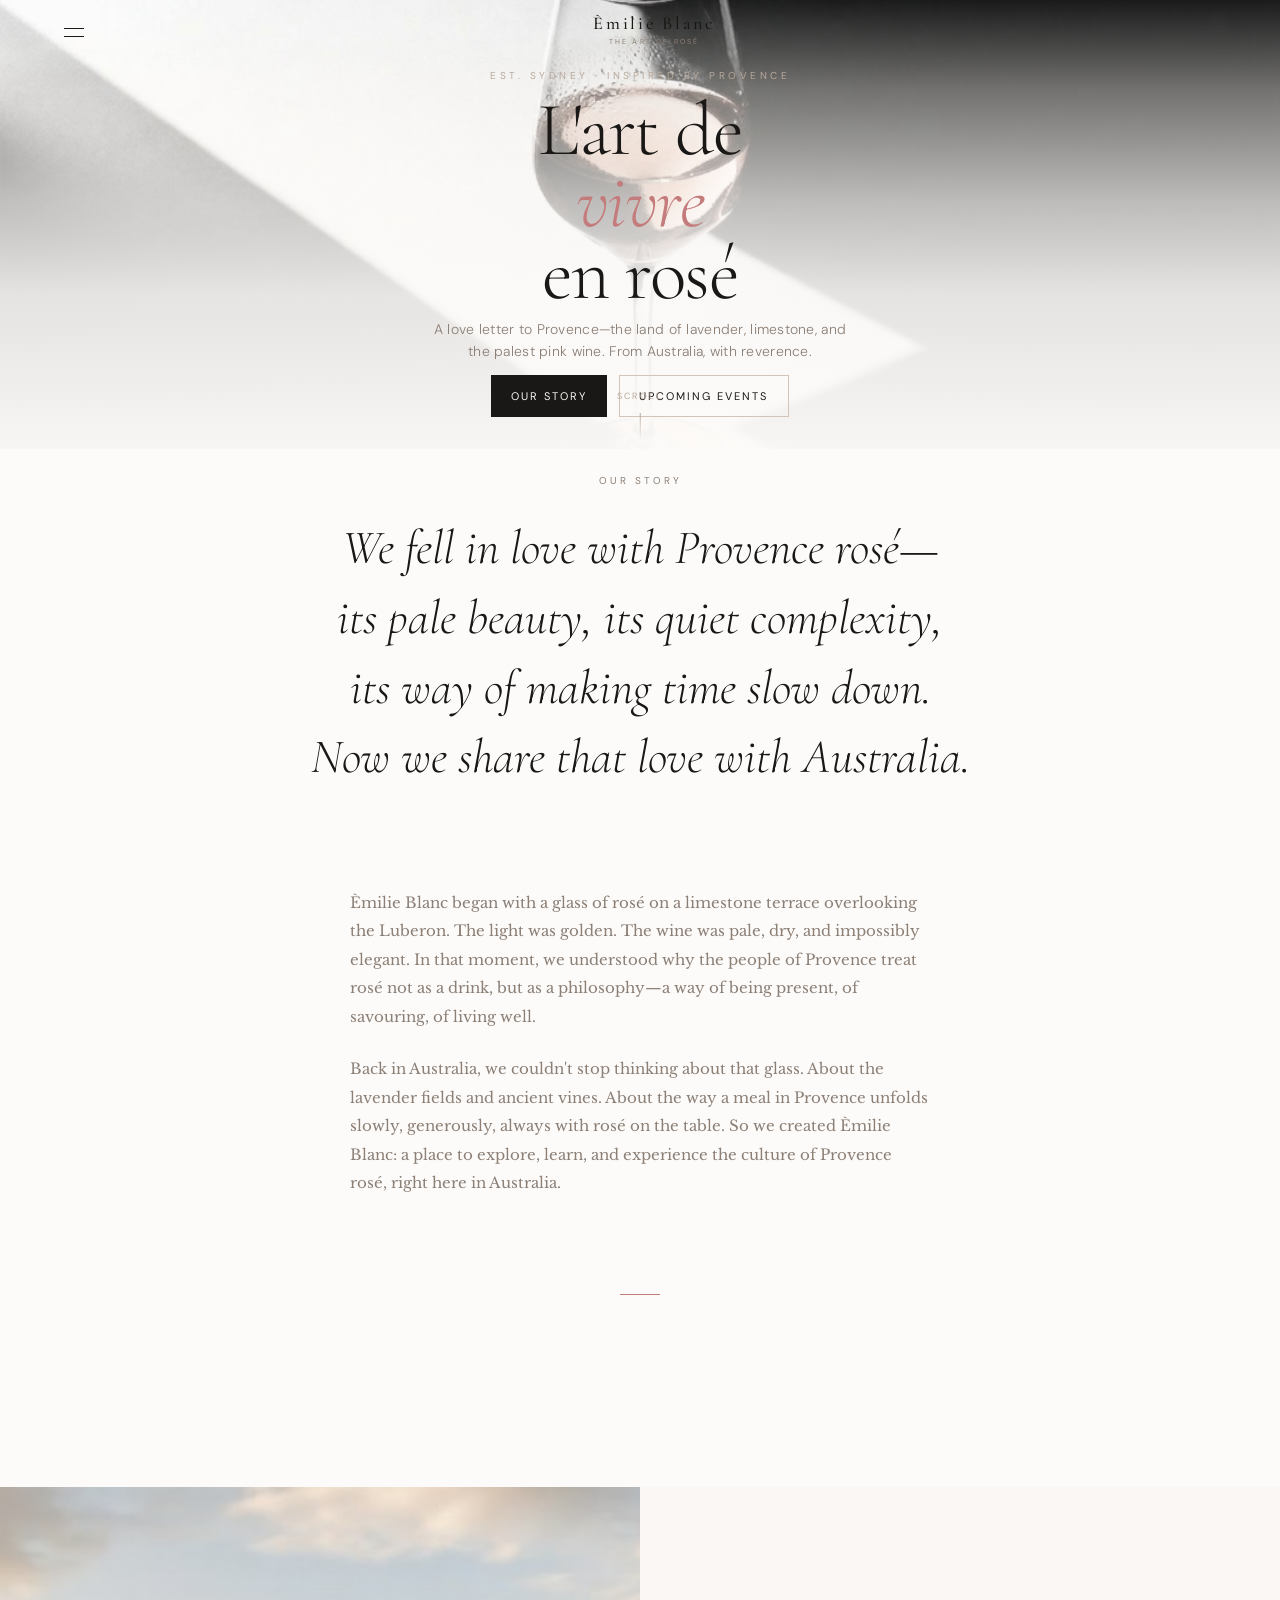
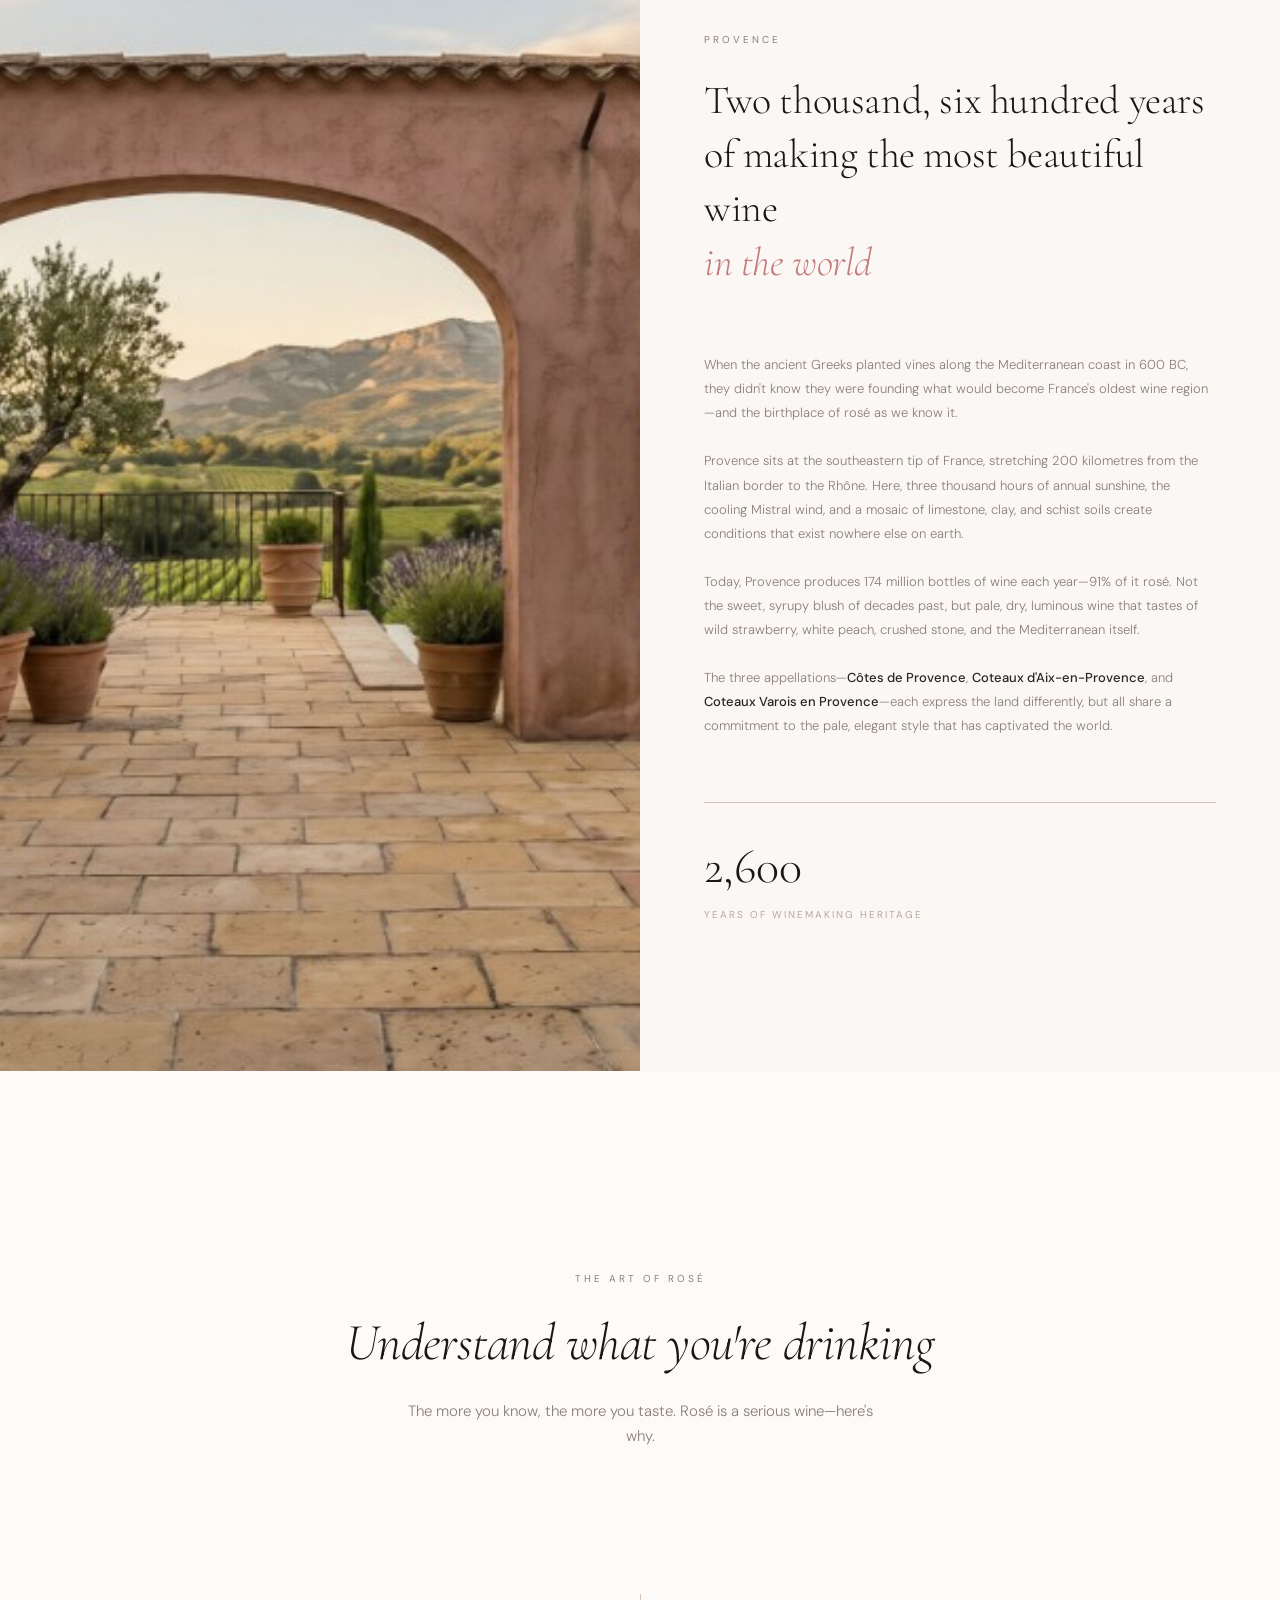
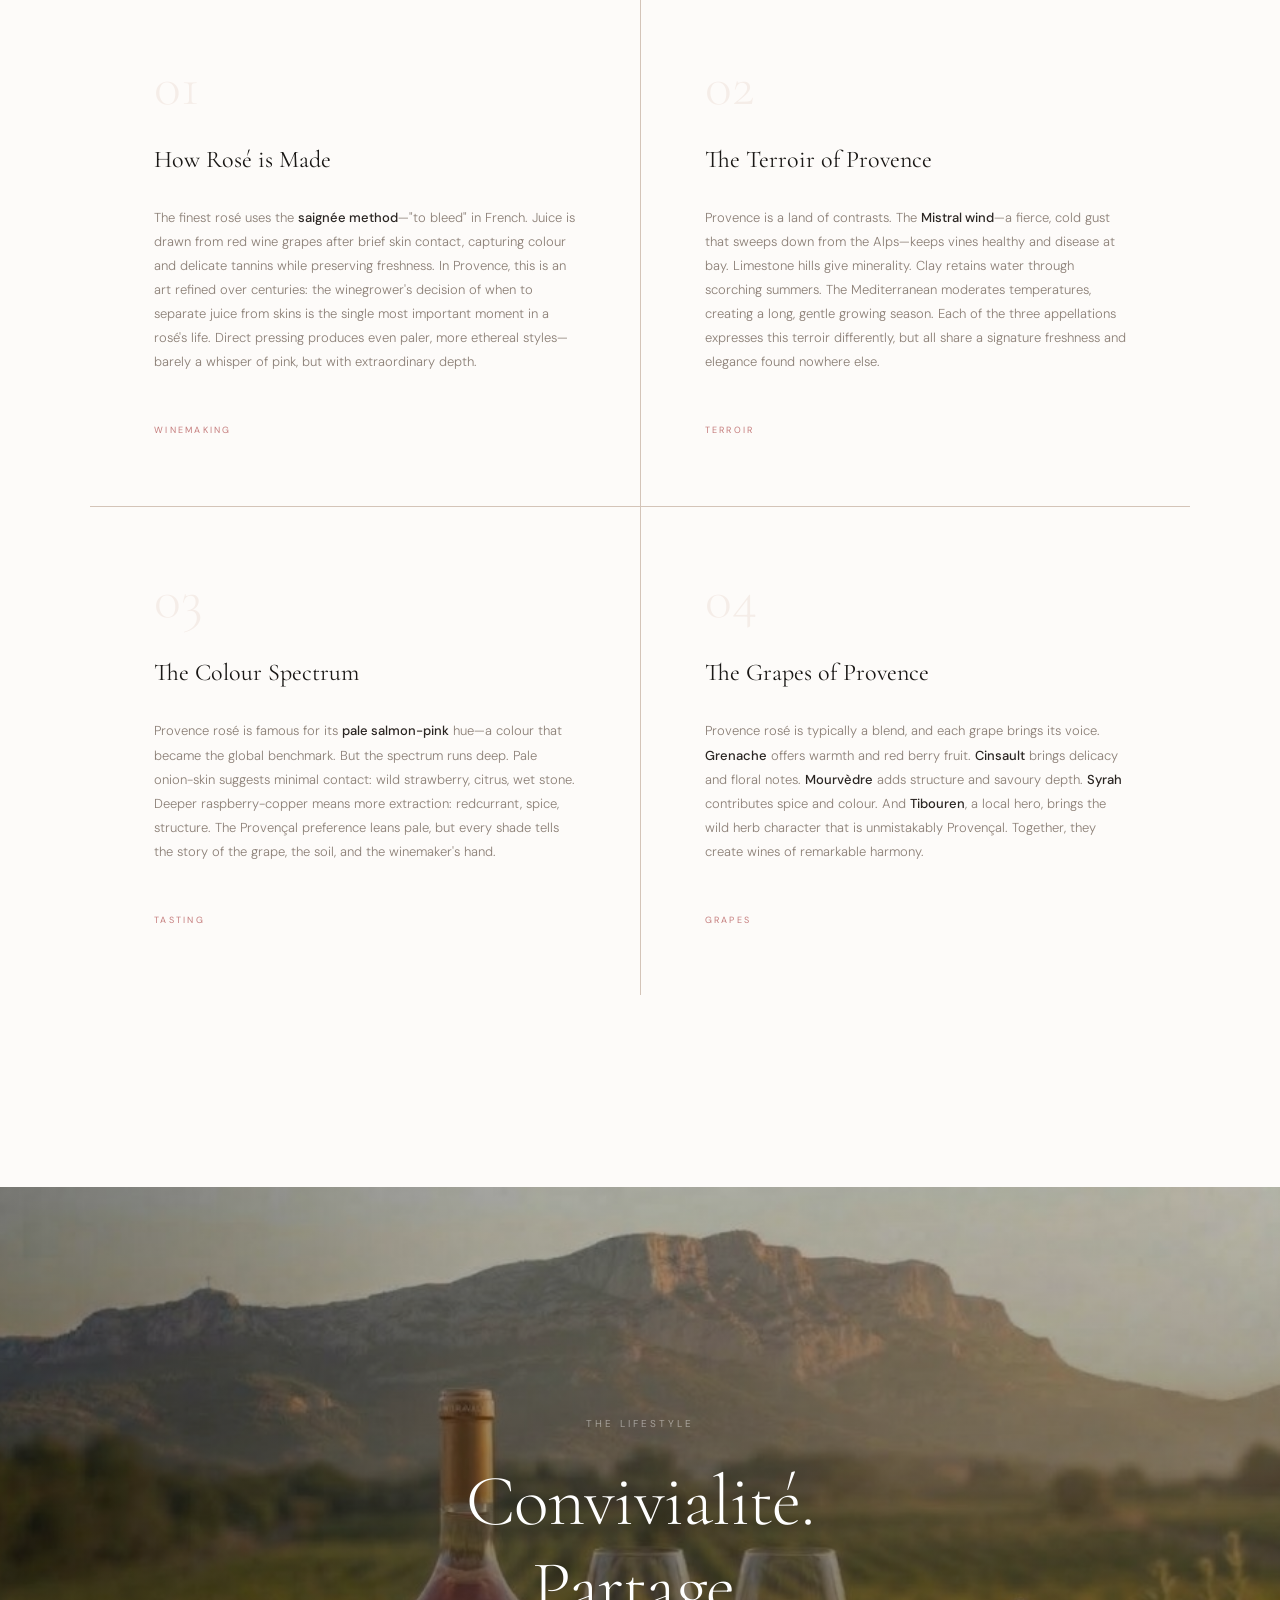
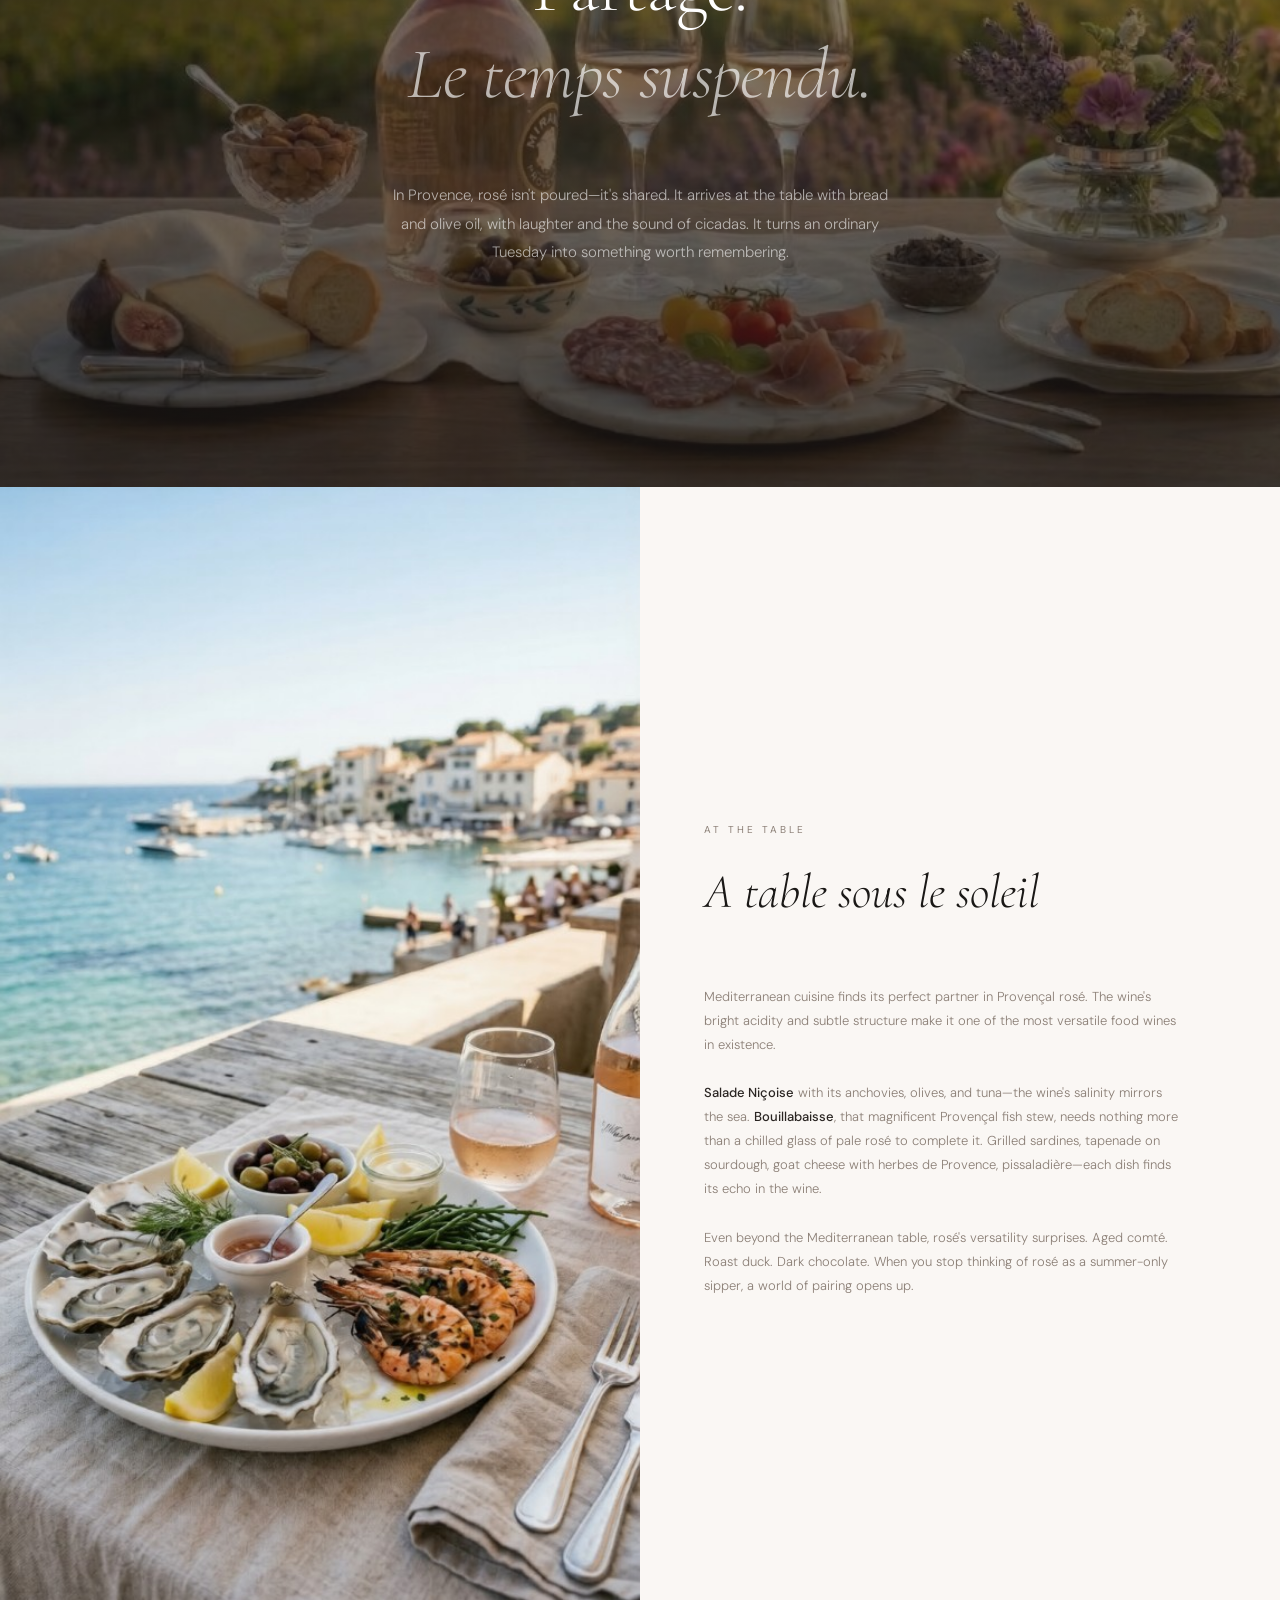
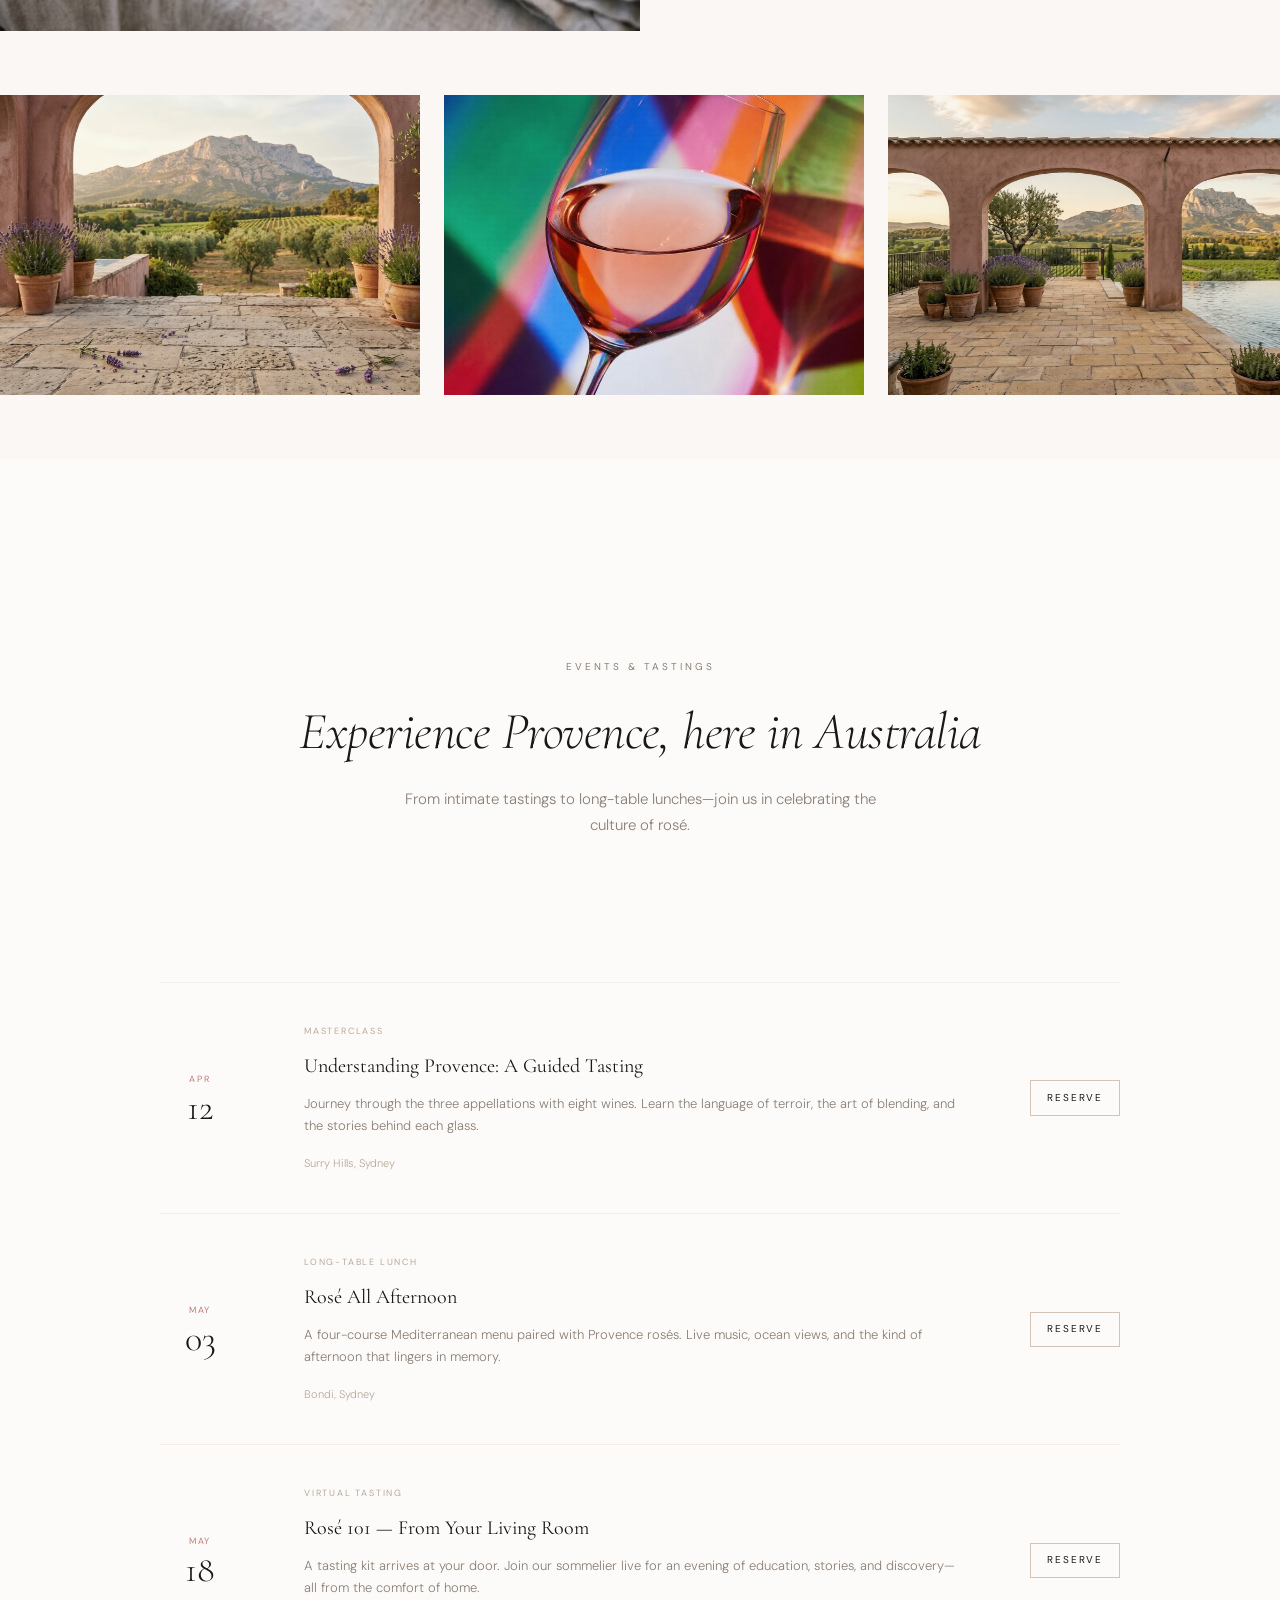
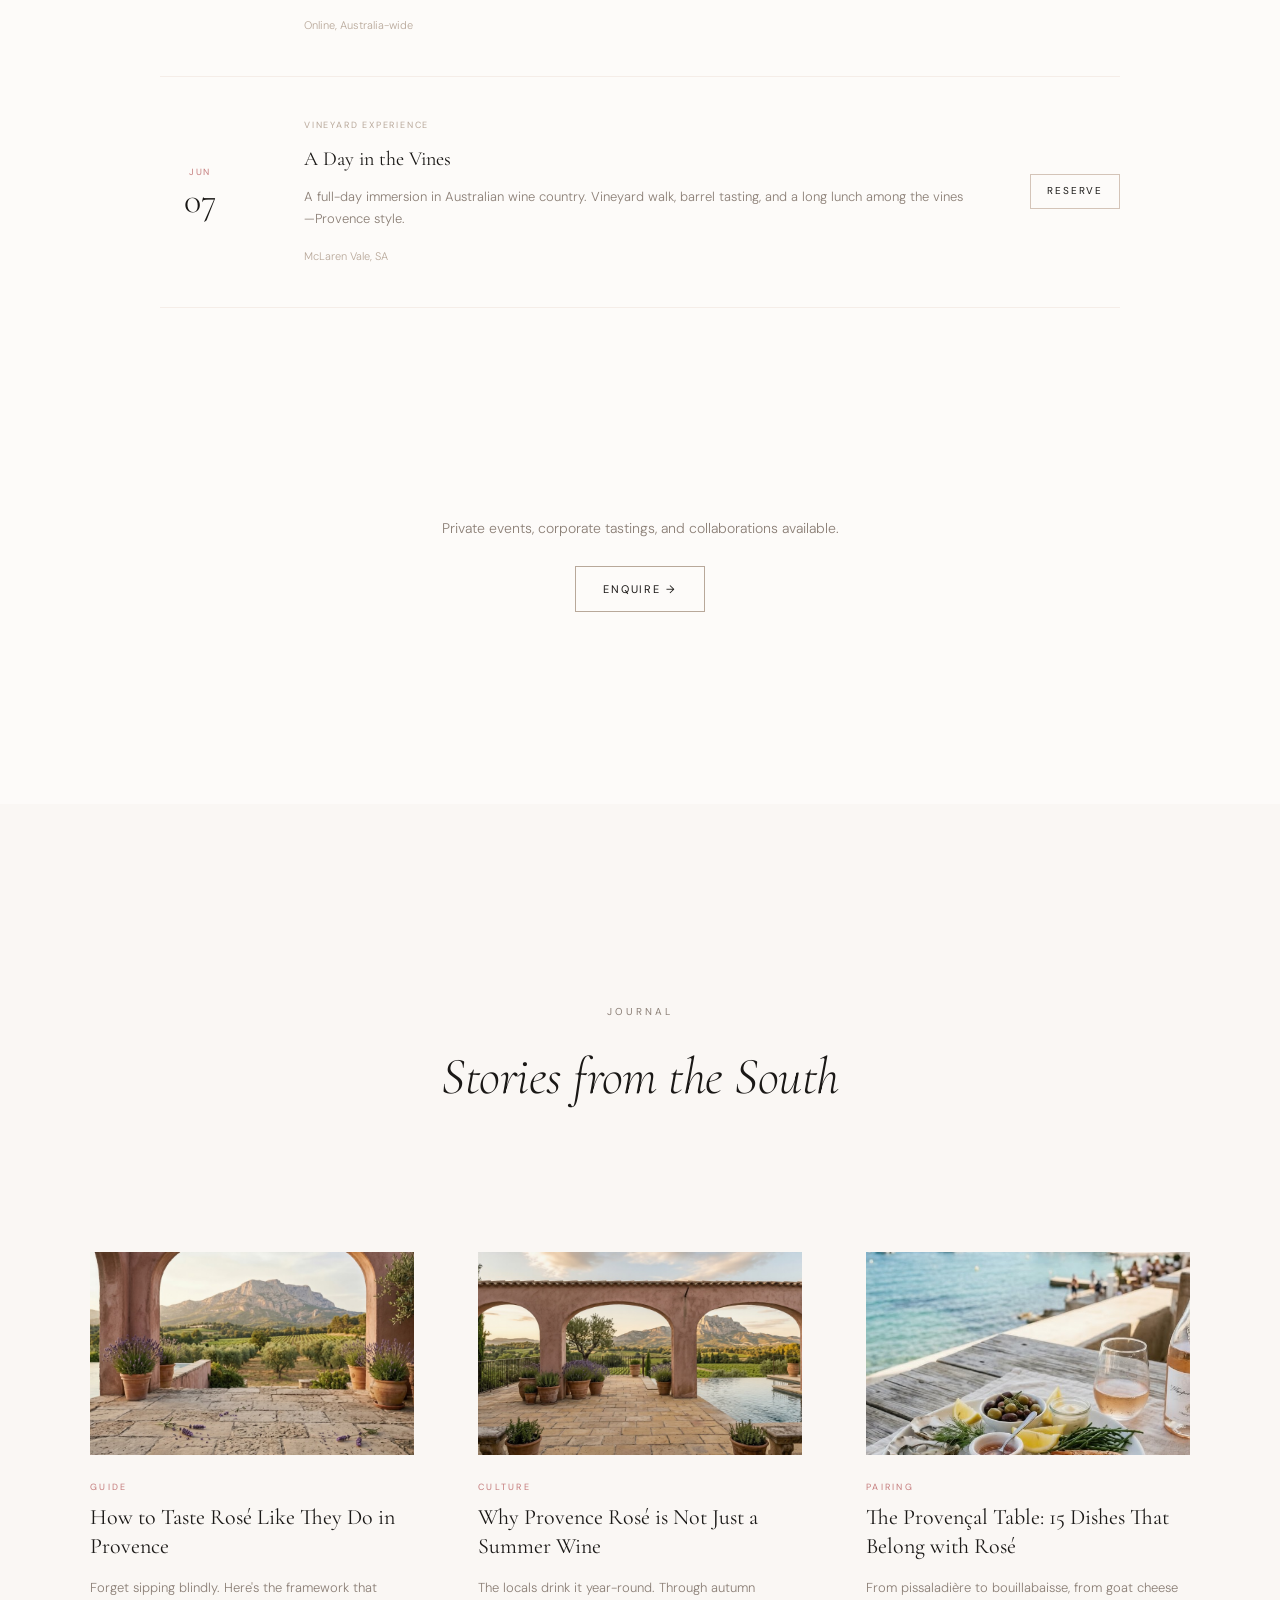
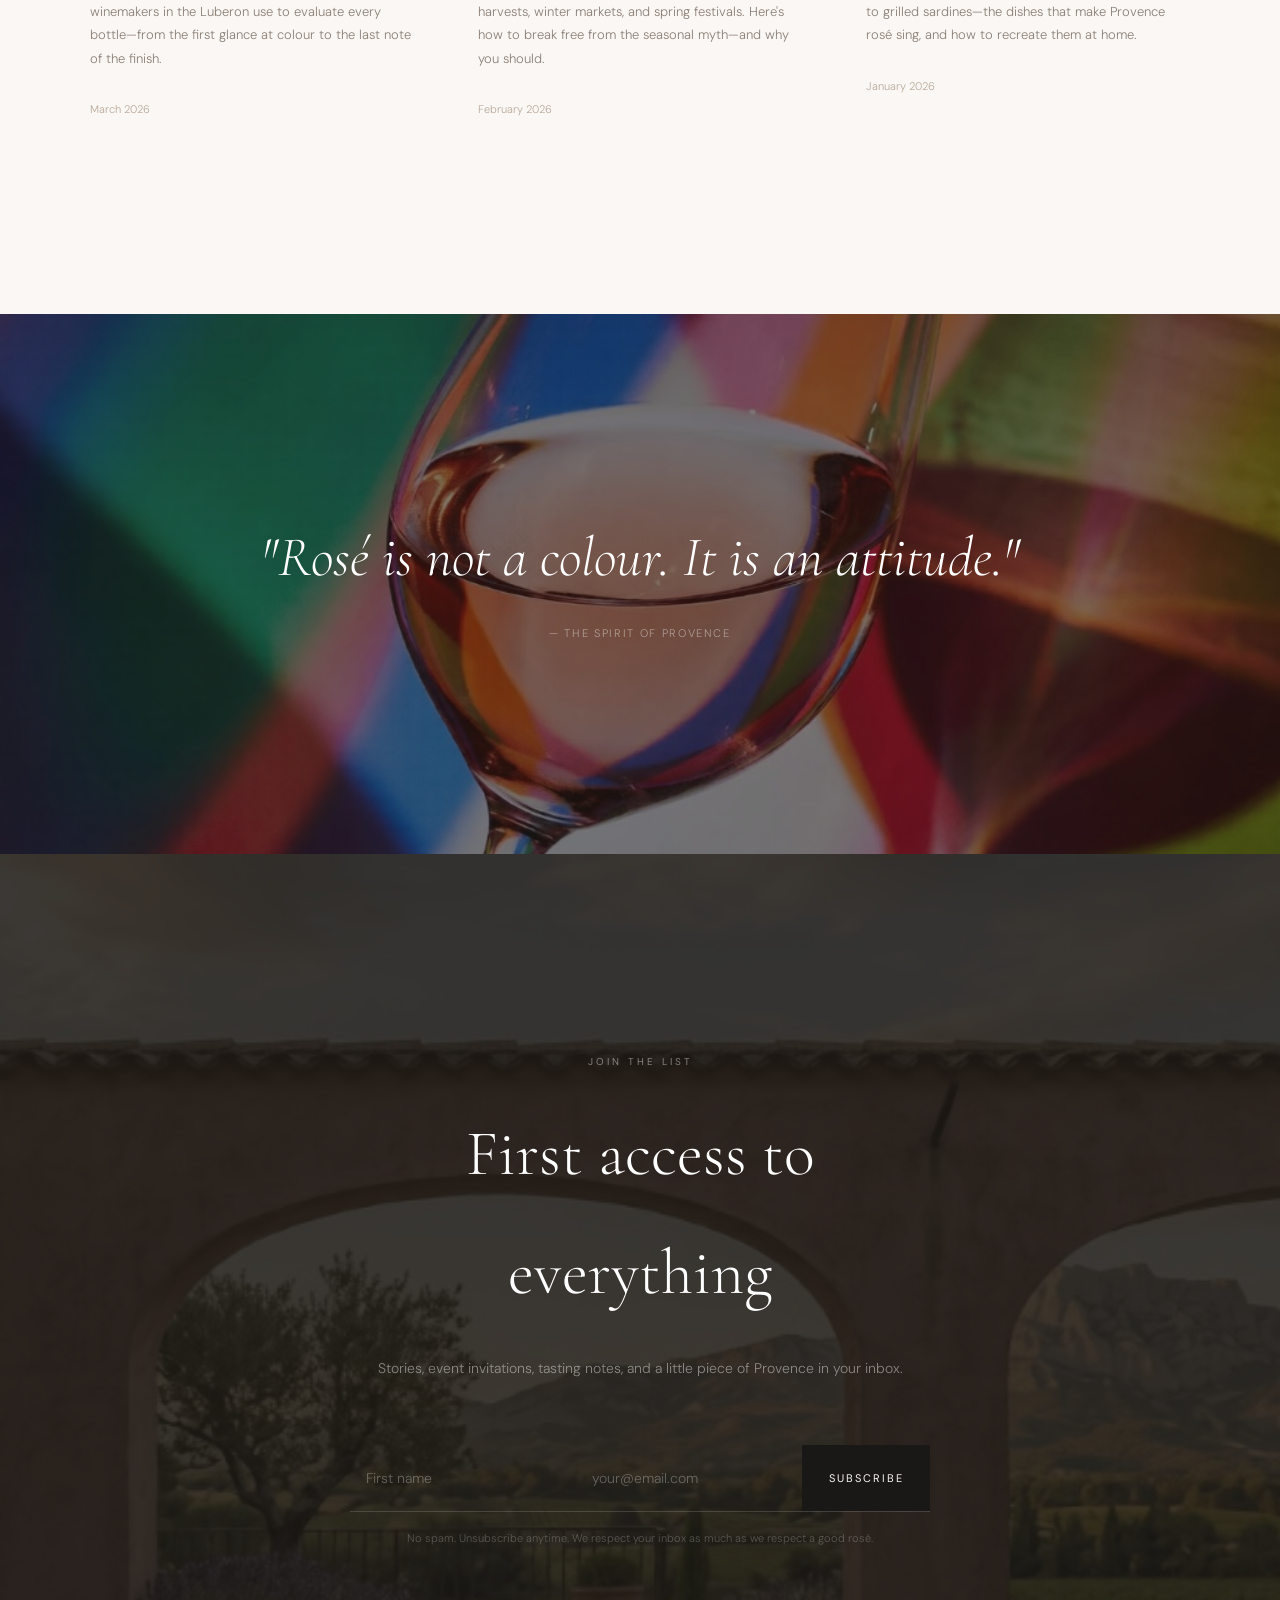
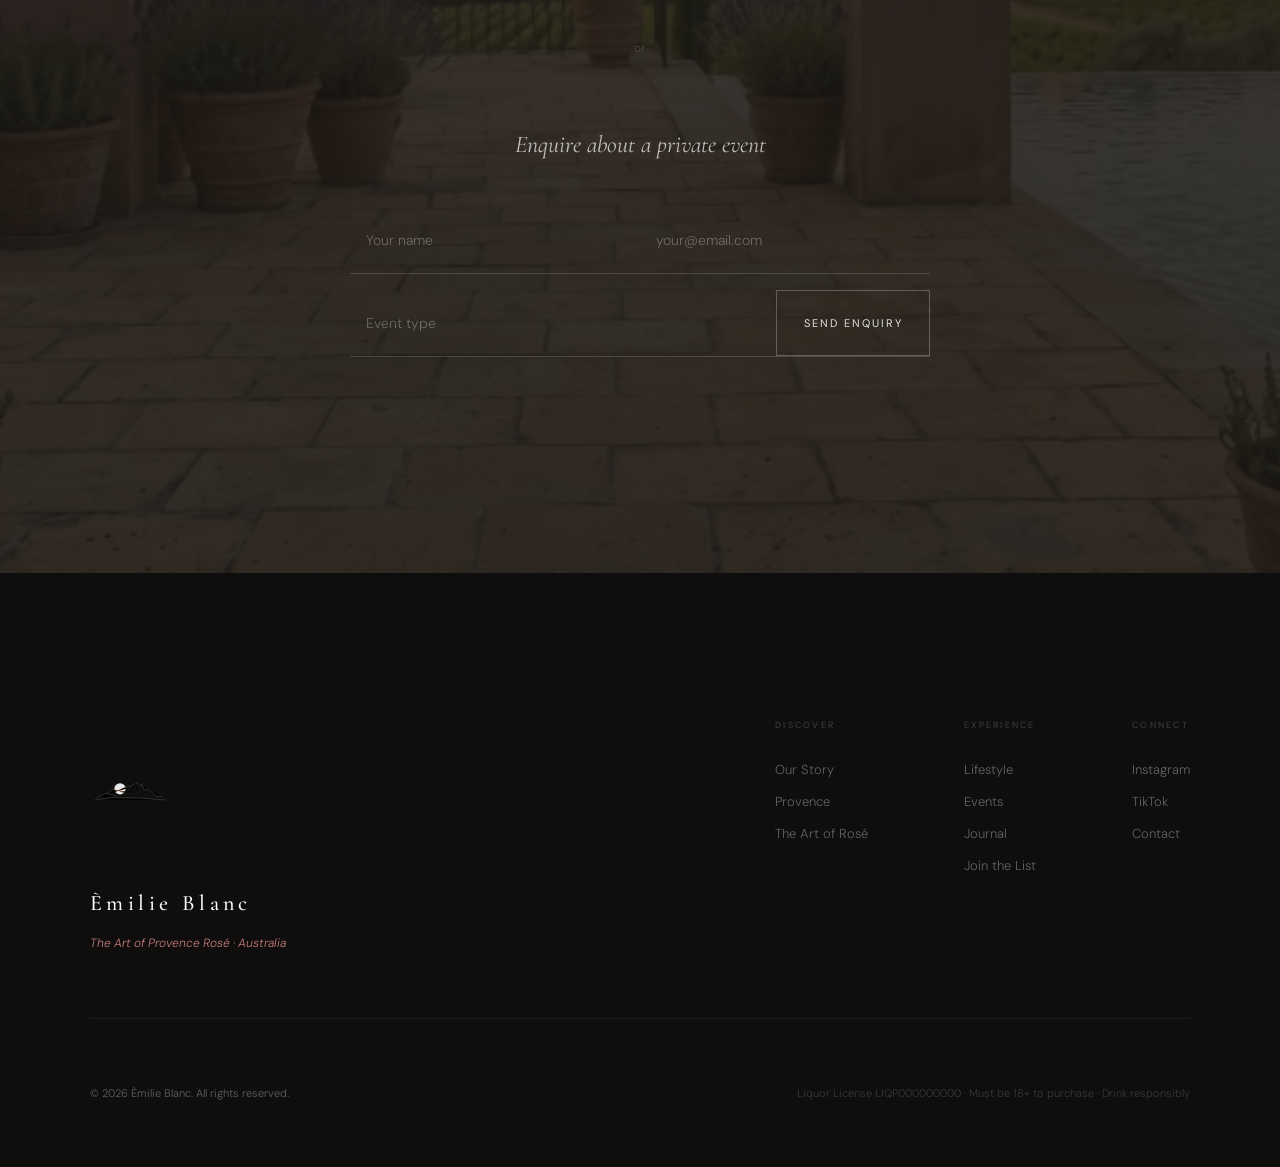
==== index.html @ c049bb88 "Initial commit" ====
<!DOCTYPE html>
<html lang="en">
<head>
  <meta charset="UTF-8">
  <meta name="viewport" content="width=device-width, initial-scale=1.0">
  <title>Èmilie Blanc — The Art of Provence Rosé</title>
  <meta name="description" content="A love letter to Provence rosé. Education, culture, events, and the art of living well—brought to Australia.">
  <link rel="preconnect" href="https://fonts.googleapis.com">
  <link rel="preconnect" href="https://fonts.gstatic.com" crossorigin>
  <link href="https://fonts.googleapis.com/css2?family=Cormorant+Garamond:ital,wght@0,300;0,400;0,500;0,600;1,300;1,400;1,500;1,600&family=Libre+Baskerville:ital,wght@0,400;0,700;1,400&family=DM+Sans:ital,opsz,wght@0,9..40,300;0,9..40,400;0,9..40,500;1,9..40,300;1,9..40,400&display=swap" rel="stylesheet">
  <link rel="stylesheet" href="style.css">
</head>
<body>

  <!-- Logo SVG (reusable) -->
  <svg xmlns="http://www.w3.org/2000/svg" class="logo-svg" aria-hidden="true" style="position:absolute;width:0;height:0">
    <defs>
      <symbol id="mountain-logo" viewBox="0 0 200 60">
        <circle cx="75" cy="22" r="14" fill="#f4cdbc"/>
        <g stroke="#555555">
          <path d="M 12 50 L 60 44 L 120 45 L 188 50" stroke-width="1.0" stroke-linecap="round" stroke-linejoin="round"/>
          <path d="M 18 44 L 40 33 L 65 40" stroke-width="1.0" stroke-linecap="round" stroke-linejoin="round"/>
          <path d="M 45 35 L 55 24 L 70 26 L 85 19 L 102 16 L 118 7 L 125 15 L 132 10" stroke-width="1.0" stroke-linecap="round" stroke-linejoin="round"/>
          <path d="M 130 12 L 136 26 L 145 22 L 165 40 L 180 42" stroke-width="1.0" stroke-linecap="round" stroke-linejoin="round"/>
          <path d="M 70 26 C 85 35, 105 37, 122 30" stroke-width="0.6" stroke-linecap="round" opacity="0.7"/>
          <path d="M 118 7 C 114 18, 110 24, 120 28" stroke-width="0.6" stroke-linecap="round" opacity="0.7"/>
          <path d="M 102 16 Q 95 24, 105 32" stroke-width="0.6" stroke-linecap="round" opacity="0.7"/>
          <path d="M 136 26 Q 130 33, 145 38" stroke-width="0.6" stroke-linecap="round" opacity="0.7"/>
        </g>
      </symbol>
    </defs>
  </svg>

  <!-- Nav -->
  <nav class="nav" role="navigation" aria-label="Main navigation">
    <div class="nav__inner">
      <div class="nav__left">
        <button class="nav__toggle" aria-expanded="false" aria-controls="nav-drawer" aria-label="Toggle menu">
          <span class="nav__toggle-line"></span>
          <span class="nav__toggle-line"></span>
        </button>
      </div>

      <a href="#" class="nav__logo">
        <svg class="nav__logo-icon" aria-hidden="true"><use href="#mountain-logo"/></svg>
        <span class="nav__logo-text">
          <span class="nav__logo-main">Èmilie Blanc</span>
          <span class="nav__logo-sub">The Art of Rosé</span>
        </span>
      </a>

      <div class="nav__right"></div>
    </div>

    <!-- Full-screen drawer -->
    <div class="nav__drawer" id="nav-drawer" aria-hidden="true">
      <button class="nav__drawer-close" aria-label="Close menu" type="button">
        <span class="nav__drawer-close-line"></span>
        <span class="nav__drawer-close-line"></span>
      </button>
      <div class="nav__drawer-logo">
        <svg class="nav__drawer-logo-icon" aria-hidden="true"><use href="#mountain-logo"/></svg>
        <span class="nav__drawer-logo-text">Èmilie Blanc</span>
      </div>
      <div class="nav__drawer-inner">
        <div class="nav__drawer-col">
          <span class="nav__drawer-label">Discover</span>
          <a href="#manifesto" class="nav__drawer-link">Our Story</a>
          <a href="#provence" class="nav__drawer-link">Provence</a>
          <a href="#education" class="nav__drawer-link">The Art of Rosé</a>
        </div>
        <div class="nav__drawer-col">
          <span class="nav__drawer-label">Experience</span>
          <a href="#lifestyle" class="nav__drawer-link">The Lifestyle</a>
          <a href="#events" class="nav__drawer-link">Events & Tastings</a>
          <a href="#journal" class="nav__drawer-link">Journal</a>
        </div>
        <div class="nav__drawer-col">
          <span class="nav__drawer-label">Connect</span>
          <a href="#contact" class="nav__drawer-link">Join the List</a>
        </div>
      </div>
      <div class="nav__drawer-footer">
        <span>Instagram</span>
        <span class="nav__drawer-dot">·</span>
        <span>TikTok</span>
        <span class="nav__drawer-dot">·</span>
        <span>Sydney, Australia</span>
      </div>
    </div>
  </nav>

  <main>

    <!-- Hero -->
    <section class="hero">
      <div class="hero__bg">
        <img src="assets/hero-wine-glass.png" alt="A glass of pale Provence rosé catching the light" loading="eager">
      </div>
      <div class="hero__overlay"></div>
      <div class="hero__content">
        <span class="hero__eyebrow" data-reveal>Est. Sydney · Inspired by Provence</span>
        <h1 class="hero__title" data-reveal>
          <span class="hero__title-line">L'art de</span>
          <span class="hero__title-line hero__title-line--accent">vivre</span>
          <span class="hero__title-line">en rosé</span>
        </h1>
        <p class="hero__sub" data-reveal>
          A love letter to Provence—the land of lavender, limestone, and the palest pink wine. 
          From Australia, with reverence.
        </p>
        <div class="hero__actions" data-reveal>
          <a href="#manifesto" class="btn btn--primary">Our Story</a>
          <a href="#events" class="btn btn--ghost">Upcoming Events</a>
        </div>
      </div>
      <div class="hero__scroll">
        <span class="hero__scroll-text">Scroll</span>
        <div class="hero__scroll-line"></div>
      </div>
    </section>

    <!-- Manifesto -->
    <section class="manifesto" id="manifesto">
      <div class="manifesto__inner">
        <span class="section-label" data-reveal>Our Story</span>
        <blockquote class="manifesto__quote" data-reveal>
          We fell in love with Provence rosé—<br>
          its pale beauty, its quiet complexity,<br>
          its way of making time slow down.<br>
          Now we share that love with Australia.
        </blockquote>
        <div class="manifesto__body" data-reveal>
          <p>
            Èmilie Blanc began with a glass of rosé on a limestone terrace overlooking the 
            Luberon. The light was golden. The wine was pale, dry, and impossibly 
            elegant. In that moment, we understood why the people of Provence treat 
            rosé not as a drink, but as a philosophy—a way of being present, of 
            savouring, of living well.
          </p>
          <p>
            Back in Australia, we couldn't stop thinking about that glass. About 
            the lavender fields and ancient vines. About the way a meal in Provence 
            unfolds slowly, generously, always with rosé on the table. So we created 
            Èmilie Blanc: a place to explore, learn, and experience the culture of Provence 
            rosé, right here in Australia.
          </p>
        </div>
        <div class="manifesto__divider" data-reveal></div>
      </div>
    </section>

    <!-- Provence — Editorial Split -->
    <section class="provence" id="provence">
      <div class="provence__image">
        <img src="assets/villa-arches-lavender.png" alt="A Provençal villa with stone arches framed by lavender" loading="lazy">
      </div>
      <div class="provence__content">
        <span class="section-label" data-reveal>Provence</span>
        <h2 class="provence__headline" data-reveal>
          Two thousand, six hundred years<br>
          of making the most beautiful wine<br>
          <em>in the world</em>
        </h2>
        <div class="provence__body" data-reveal>
          <p>
            When the ancient Greeks planted vines along the Mediterranean coast in 
            600 BC, they didn't know they were founding what would become France's 
            oldest wine region—and the birthplace of rosé as we know it.
          </p>
          <p>
            Provence sits at the southeastern tip of France, stretching 200 kilometres 
            from the Italian border to the Rhône. Here, three thousand hours of 
            annual sunshine, the cooling Mistral wind, and a mosaic of limestone, 
            clay, and schist soils create conditions that exist nowhere else on earth.
          </p>
          <p>
            Today, Provence produces 174 million bottles of wine each year—91% of 
            it rosé. Not the sweet, syrupy blush of decades past, but pale, dry, 
            luminous wine that tastes of wild strawberry, white peach, crushed stone, 
            and the Mediterranean itself.
          </p>
          <p>
            The three appellations—<strong>Côtes de Provence</strong>, <strong>Coteaux 
            d'Aix-en-Provence</strong>, and <strong>Coteaux Varois en Provence</strong>—each 
            express the land differently, but all share a commitment to the pale, 
            elegant style that has captivated the world.
          </p>
        </div>
        <div class="provence__fact" data-reveal>
          <span class="provence__fact-number">2,600</span>
          <span class="provence__fact-label">Years of winemaking heritage</span>
        </div>
      </div>
    </section>

    <!-- Education -->
    <section class="education" id="education">
      <div class="education__header">
        <span class="section-label" data-reveal>The Art of Rosé</span>
        <h2 class="section-title" data-reveal>Understand what you're drinking</h2>
        <p class="section-sub" data-reveal>The more you know, the more you taste. Rosé is a serious wine—here's why.</p>
      </div>

      <div class="education__grid">
        <article class="edu-card" data-reveal>
          <span class="edu-card__number">01</span>
          <h3 class="edu-card__title">How Rosé is Made</h3>
          <p class="edu-card__body">
            The finest rosé uses the <strong>saignée method</strong>—"to bleed" in French. 
            Juice is drawn from red wine grapes after brief skin contact, capturing colour 
            and delicate tannins while preserving freshness. In Provence, this is an art 
            refined over centuries: the winegrower's decision of when to separate juice 
            from skins is the single most important moment in a rosé's life. Direct pressing 
            produces even paler, more ethereal styles—barely a whisper of pink, 
            but with extraordinary depth.
          </p>
          <span class="edu-card__tag">Winemaking</span>
        </article>

        <article class="edu-card" data-reveal>
          <span class="edu-card__number">02</span>
          <h3 class="edu-card__title">The Terroir of Provence</h3>
          <p class="edu-card__body">
            Provence is a land of contrasts. The <strong>Mistral wind</strong>—a fierce, 
            cold gust that sweeps down from the Alps—keeps vines healthy and disease at bay. 
            Limestone hills give minerality. Clay retains water through scorching summers. 
            The Mediterranean moderates temperatures, creating a long, gentle growing season. 
            Each of the three appellations expresses this terroir differently, but all share 
            a signature freshness and elegance found nowhere else.
          </p>
          <span class="edu-card__tag">Terroir</span>
        </article>

        <article class="edu-card" data-reveal>
          <span class="edu-card__number">03</span>
          <h3 class="edu-card__title">The Colour Spectrum</h3>
          <p class="edu-card__body">
            Provence rosé is famous for its <strong>pale salmon-pink</strong> hue—a colour 
            that became the global benchmark. But the spectrum runs deep. Pale onion-skin 
            suggests minimal contact: wild strawberry, citrus, wet stone. Deeper 
            raspberry-copper means more extraction: redcurrant, spice, structure. The 
            Provençal preference leans pale, but every shade tells the story of the grape, 
            the soil, and the winemaker's hand.
          </p>
          <span class="edu-card__tag">Tasting</span>
        </article>

        <article class="edu-card" data-reveal>
          <span class="edu-card__number">04</span>
          <h3 class="edu-card__title">The Grapes of Provence</h3>
          <p class="edu-card__body">
            Provence rosé is typically a blend, and each grape brings its voice. 
            <strong>Grenache</strong> offers warmth and red berry fruit. <strong>Cinsault</strong> 
            brings delicacy and floral notes. <strong>Mourvèdre</strong> adds structure and 
            savoury depth. <strong>Syrah</strong> contributes spice and colour. And 
            <strong>Tibouren</strong>, a local hero, brings the wild herb character that 
            is unmistakably Provençal. Together, they create wines of remarkable harmony.
          </p>
          <span class="edu-card__tag">Grapes</span>
        </article>
      </div>
    </section>

    <!-- Lifestyle — Full-Bleed -->
    <section class="lifestyle" id="lifestyle">
      <div class="lifestyle__image">
        <img src="assets/dining-rose-vineyard.png" alt="Long table dining among the vines with rosé" loading="lazy">
      </div>
      <div class="lifestyle__overlay"></div>
      <div class="lifestyle__content">
        <span class="section-label section-label--light" data-reveal>The Lifestyle</span>
        <h2 class="lifestyle__title" data-reveal>
          Convivialité.<br>
          Partage.<br>
          <em>Le temps suspendu.</em>
        </h2>
        <p class="lifestyle__sub" data-reveal>
          In Provence, rosé isn't poured—it's shared. It arrives at the table with 
          bread and olive oil, with laughter and the sound of cicadas. It turns 
          an ordinary Tuesday into something worth remembering.
        </p>
      </div>
    </section>

    <!-- Food & Wine Pairing -->
    <section class="pairing">
      <div class="pairing__image">
        <img src="assets/seafood-rose-coastal.png" alt="Fresh seafood served with rosé by the coast" loading="lazy">
      </div>
      <div class="pairing__content">
        <span class="section-label" data-reveal>At the Table</span>
        <h2 class="pairing__headline" data-reveal>
          A table sous le soleil
        </h2>
        <div class="pairing__body" data-reveal>
          <p>
            Mediterranean cuisine finds its perfect partner in Provençal rosé. 
            The wine's bright acidity and subtle structure make it one of the most 
            versatile food wines in existence.
          </p>
          <p>
            <strong>Salade Niçoise</strong> with its anchovies, olives, and tuna—the 
            wine's salinity mirrors the sea. <strong>Bouillabaisse</strong>, that 
            magnificent Provençal fish stew, needs nothing more than a chilled glass 
            of pale rosé to complete it. Grilled sardines, tapenade on sourdough, 
            goat cheese with herbes de Provence, pissaladière—each dish finds its 
            echo in the wine.
          </p>
          <p>
            Even beyond the Mediterranean table, rosé's versatility surprises. 
            Aged comté. Roast duck. Dark chocolate. When you stop thinking of rosé 
            as a summer-only sipper, a world of pairing opens up.
          </p>
        </div>
      </div>
    </section>

    <!-- Gallery Strip -->
    <section class="gallery">
      <div class="gallery__track">
        <div class="gallery__item">
          <img src="assets/archway-vineyard.png" alt="Stone archway looking out to vineyards" loading="lazy">
        </div>
        <div class="gallery__item">
          <img src="assets/wine-glass-colorful.png" alt="Rosé wine glass against a vibrant backdrop" loading="lazy">
        </div>
        <div class="gallery__item">
          <img src="assets/villa-arches-lavender.png" alt="Provençal villa with lavender" loading="lazy">
        </div>
        <div class="gallery__item">
          <img src="assets/dining-rose-vineyard.png" alt="Dining among the vines" loading="lazy">
        </div>
      </div>
    </section>

    <!-- Events & Tastings -->
    <section class="events" id="events">
      <div class="events__header">
        <span class="section-label" data-reveal>Events & Tastings</span>
        <h2 class="section-title" data-reveal>Experience Provence, here in Australia</h2>
        <p class="section-sub" data-reveal>From intimate tastings to long-table lunches—join us in celebrating the culture of rosé.</p>
      </div>

      <div class="events__list">
        <article class="event-card" data-reveal>
          <div class="event-card__date">
            <span class="event-card__month">APR</span>
            <span class="event-card__day">12</span>
          </div>
          <div class="event-card__info">
            <span class="event-card__type">Masterclass</span>
            <h3 class="event-card__name">Understanding Provence: A Guided Tasting</h3>
            <p class="event-card__detail">Journey through the three appellations with eight wines. Learn the language of terroir, the art of blending, and the stories behind each glass.</p>
            <div class="event-card__meta">
              <span>Surry Hills, Sydney</span>
            </div>
          </div>
          <a href="#contact" class="btn btn--sm btn--outline">Reserve</a>
        </article>

        <article class="event-card" data-reveal>
          <div class="event-card__date">
            <span class="event-card__month">MAY</span>
            <span class="event-card__day">03</span>
          </div>
          <div class="event-card__info">
            <span class="event-card__type">Long-Table Lunch</span>
            <h3 class="event-card__name">Rosé All Afternoon</h3>
            <p class="event-card__detail">A four-course Mediterranean menu paired with Provence rosés. Live music, ocean views, and the kind of afternoon that lingers in memory.</p>
            <div class="event-card__meta">
              <span>Bondi, Sydney</span>
            </div>
          </div>
          <a href="#contact" class="btn btn--sm btn--outline">Reserve</a>
        </article>

        <article class="event-card" data-reveal>
          <div class="event-card__date">
            <span class="event-card__month">MAY</span>
            <span class="event-card__day">18</span>
          </div>
          <div class="event-card__info">
            <span class="event-card__type">Virtual Tasting</span>
            <h3 class="event-card__name">Rosé 101 — From Your Living Room</h3>
            <p class="event-card__detail">A tasting kit arrives at your door. Join our sommelier live for an evening of education, stories, and discovery—all from the comfort of home.</p>
            <div class="event-card__meta">
              <span>Online, Australia-wide</span>
            </div>
          </div>
          <a href="#contact" class="btn btn--sm btn--outline">Reserve</a>
        </article>

        <article class="event-card" data-reveal>
          <div class="event-card__date">
            <span class="event-card__month">JUN</span>
            <span class="event-card__day">07</span>
          </div>
          <div class="event-card__info">
            <span class="event-card__type">Vineyard Experience</span>
            <h3 class="event-card__name">A Day in the Vines</h3>
            <p class="event-card__detail">A full-day immersion in Australian wine country. Vineyard walk, barrel tasting, and a long lunch among the vines—Provence style.</p>
            <div class="event-card__meta">
              <span>McLaren Vale, SA</span>
            </div>
          </div>
          <a href="#contact" class="btn btn--sm btn--outline">Reserve</a>
        </article>
      </div>

      <div class="events__cta" data-reveal>
        <p>Private events, corporate tastings, and collaborations available.</p>
        <a href="#contact" class="btn btn--ghost btn--dark">Enquire →</a>
      </div>
    </section>

    <!-- Journal -->
    <section class="journal" id="journal">
      <div class="journal__header">
        <span class="section-label" data-reveal>Journal</span>
        <h2 class="section-title" data-reveal>Stories from the South</h2>
      </div>

      <div class="journal__grid">
        <article class="journal-card" data-reveal>
          <div class="journal-card__image">
            <img src="assets/archway-vineyard.png" alt="Stone archway framing a vineyard view" loading="lazy">
          </div>
          <div class="journal-card__info">
            <span class="journal-card__tag">Guide</span>
            <h3 class="journal-card__title">How to Taste Rosé Like They Do in Provence</h3>
            <p class="journal-card__excerpt">Forget sipping blindly. Here's the framework that winemakers in the Luberon use to evaluate every bottle—from the first glance at colour to the last note of the finish.</p>
            <span class="journal-card__date">March 2026</span>
          </div>
        </article>

        <article class="journal-card" data-reveal>
          <div class="journal-card__image">
            <img src="assets/villa-arches-lavender.png" alt="A Provençal villa at golden hour" loading="lazy">
          </div>
          <div class="journal-card__info">
            <span class="journal-card__tag">Culture</span>
            <h3 class="journal-card__title">Why Provence Rosé is Not Just a Summer Wine</h3>
            <p class="journal-card__excerpt">The locals drink it year-round. Through autumn harvests, winter markets, and spring festivals. Here's how to break free from the seasonal myth—and why you should.</p>
            <span class="journal-card__date">February 2026</span>
          </div>
        </article>

        <article class="journal-card" data-reveal>
          <div class="journal-card__image">
            <img src="assets/seafood-rose-coastal.png" alt="Seafood and rosé by the coast" loading="lazy">
          </div>
          <div class="journal-card__info">
            <span class="journal-card__tag">Pairing</span>
            <h3 class="journal-card__title">The Provençal Table: 15 Dishes That Belong with Rosé</h3>
            <p class="journal-card__excerpt">From pissaladière to bouillabaisse, from goat cheese to grilled sardines—the dishes that make Provence rosé sing, and how to recreate them at home.</p>
            <span class="journal-card__date">January 2026</span>
          </div>
        </article>
      </div>
    </section>

    <!-- Quote -->
    <section class="quote-section">
      <div class="quote-section__image">
        <img src="assets/wine-glass-colorful.png" alt="A glass of rosé catching colourful light" loading="lazy">
      </div>
      <div class="quote-section__overlay"></div>
      <div class="quote-section__content" data-reveal>
        <blockquote class="quote-section__text">
          "Rosé is not a colour. It is an attitude."
        </blockquote>
        <span class="quote-section__attr">— The spirit of Provence</span>
      </div>
    </section>

    <!-- Contact / Join -->
    <section class="contact" id="contact">
      <div class="contact__bg">
        <img src="assets/villa-arches-lavender.png" alt="" aria-hidden="true" loading="lazy">
      </div>
      <div class="contact__overlay"></div>
      <div class="contact__inner">
        <span class="section-label section-label--light" data-reveal>Join the List</span>
        <h2 class="contact__title" data-reveal>First access to everything</h2>
        <p class="contact__sub" data-reveal>Stories, event invitations, tasting notes, and a little piece of Provence in your inbox.</p>
        <form class="contact__form" id="signup-form" data-reveal>
          <div class="contact__form-row">
            <input type="text" placeholder="First name" aria-label="First name" required>
            <input type="email" placeholder="your@email.com" aria-label="Email address" required>
            <button type="submit" class="btn btn--primary">Subscribe</button>
          </div>
          <p class="contact__note">No spam. Unsubscribe anytime. We respect your inbox as much as we respect a good rosé.</p>
        </form>

        <div class="contact__divider" data-reveal>
          <span>or</span>
        </div>
        <h3 class="contact__subtitle" data-reveal>Enquire about a private event</h3>
        <form class="contact__form contact__form--event" id="event-form" data-reveal>
          <div class="contact__form-row">
            <input type="text" placeholder="Your name" aria-label="Your name" required>
            <input type="email" placeholder="your@email.com" aria-label="Email address" required>
          </div>
          <div class="contact__form-row">
            <select aria-label="Event type" required>
              <option value="" disabled selected>Event type</option>
              <option>Private tasting</option>
              <option>Corporate event</option>
              <option>Wedding / celebration</option>
              <option>Collaboration</option>
              <option>Other</option>
            </select>
            <button type="submit" class="btn btn--ghost btn--light">Send Enquiry</button>
          </div>
        </form>
      </div>
    </section>

  </main>

  <!-- Footer -->
  <footer class="footer">
    <div class="footer__inner">
      <div class="footer__top">
        <div class="footer__brand">
          <svg class="footer__logo-icon" aria-hidden="true"><use href="#mountain-logo"/></svg>
          <span class="footer__logo">Èmilie Blanc</span>
          <p class="footer__tagline">The Art of Provence Rosé · Australia</p>
        </div>
        <div class="footer__links">
          <div class="footer__col">
            <span class="footer__col-title">Discover</span>
            <a href="#manifesto">Our Story</a>
            <a href="#provence">Provence</a>
            <a href="#education">The Art of Rosé</a>
          </div>
          <div class="footer__col">
            <span class="footer__col-title">Experience</span>
            <a href="#lifestyle">Lifestyle</a>
            <a href="#events">Events</a>
            <a href="#journal">Journal</a>
            <a href="#contact">Join the List</a>
          </div>
          <div class="footer__col">
            <span class="footer__col-title">Connect</span>
            <a href="#">Instagram</a>
            <a href="#">TikTok</a>
            <a href="#">Contact</a>
          </div>
        </div>
      </div>
      <div class="footer__bottom">
        <p>&copy; 2026 Èmilie Blanc. All rights reserved.</p>
        <p class="footer__legal">Liquor License LIQP000000000 · Must be 18+ to purchase · Drink responsibly</p>
      </div>
    </div>
  </footer>

  <script src="script.js"></script>
</body>
</html>
---- style.css ----
/* ===== Èmilie Blanc — The Art of Provence Rosé ===== */
/* Lifestyle Design System — South of France, editorial, aspirational */

:root {
  /* ===== Core Palette ===== */
  --ink:      #0F0E0D;
  --stone:    #1A1816;
  --warm:     #2A2522;
  --mid:      #5A5049;
  --soft:     #8B7F76;
  --blush:    #B8A89A;
  --sand:     #D4C4B8;
  --cream:    #F5EDE8;
  --ivory:    #FAF7F4;
  --white:    #FDFBF9;

  /* Accent — Provençal rose */
  --rose:     #C47B7B;
  --rose-deep:#9A6B62;
  --rose-dim: rgba(196, 123, 123, 0.12);

  /* ===== Typography ===== */
  --ff-display: 'Cormorant Garamond', Georgia, serif;
  --ff-body:    'Libre Baskerville', Georgia, serif;
  --ff-sans:    'DM Sans', system-ui, sans-serif;

  /* ===== Spacing ===== */
  --s-xs:  0.5rem;
  --s-sm:  1rem;
  --s-md:  1.5rem;
  --s-lg:  2.5rem;
  --s-xl:  4rem;
  --s-2xl: 6rem;
  --s-3xl: 9rem;
  --s-4xl: 12rem;

  /* ===== Easing ===== */
  --ease: cubic-bezier(0.4, 0, 0.2, 1);
  --ease-out: cubic-bezier(0, 0, 0.2, 1);
  --dur: 0.4s;
  --dur-slow: 0.8s;
}

/* ===== Reset ===== */
*, *::before, *::after { box-sizing: border-box; margin: 0; padding: 0; }
html { scroll-behavior: smooth; -webkit-font-smoothing: antialiased; -moz-osx-font-smoothing: grayscale; }
body {
  font-family: var(--ff-body);
  font-weight: 400;
  font-size: clamp(0.9375rem, 1.1vw, 1.0625rem);
  line-height: 1.85;
  color: var(--warm);
  background: var(--white);
  overflow-x: hidden;
}
img { display: block; max-width: 100%; height: auto; }
a { color: inherit; text-decoration: none; }
button { cursor: pointer; font-family: inherit; }
input, select, textarea { font-family: inherit; }
strong { font-weight: 700; }

/* ===== Shared ===== */
.section-label {
  display: inline-block;
  font-family: var(--ff-sans);
  font-size: 0.625rem;
  font-weight: 400;
  letter-spacing: 0.3em;
  text-transform: uppercase;
  color: var(--soft);
  margin-bottom: var(--s-md);
}
.section-label--light { color: rgba(255,255,255,0.45); }

.section-title {
  font-family: var(--ff-display);
  font-size: clamp(2.25rem, 4.5vw, 3.25rem);
  font-weight: 300;
  font-style: italic;
  color: var(--stone);
  margin-bottom: var(--s-md);
  letter-spacing: -0.01em;
  line-height: 1.2;
}

.section-sub {
  font-family: var(--ff-sans);
  font-size: 0.9375rem;
  font-weight: 300;
  color: var(--soft);
  max-width: 480px;
  line-height: 1.7;
  margin: 0 auto;
}

/* ===== Buttons ===== */
.btn {
  display: inline-flex;
  align-items: center;
  justify-content: center;
  font-family: var(--ff-sans);
  font-size: 0.6875rem;
  font-weight: 400;
  letter-spacing: 0.18em;
  text-transform: uppercase;
  padding: 1.1em 2.4em;
  border: none;
  transition: all var(--dur) var(--ease);
  white-space: nowrap;
}
.btn--primary {
  background: var(--stone);
  color: var(--ivory);
}
.btn--primary:hover {
  background: var(--ink);
  transform: translateY(-1px);
  box-shadow: 0 6px 30px rgba(15,14,13,0.15);
}
.btn--ghost {
  background: transparent;
  color: var(--stone);
  border: 1px solid var(--sand);
}
.btn--ghost:hover {
  background: var(--stone);
  color: var(--ivory);
  border-color: var(--stone);
}
.btn--ghost.btn--dark {
  color: var(--stone);
  border-color: var(--blush);
}
.btn--ghost.btn--dark:hover {
  background: var(--stone);
  color: var(--ivory);
}
.btn--ghost.btn--light {
  color: rgba(255,255,255,0.85);
  border-color: rgba(255,255,255,0.25);
}
.btn--ghost.btn--light:hover {
  background: white;
  color: var(--stone);
}
.btn--outline {
  background: transparent;
  color: var(--stone);
  border: 1px solid var(--sand);
  font-size: 0.625rem;
  letter-spacing: 0.2em;
  padding: 0.85em 1.8em;
}
.btn--outline:hover {
  background: var(--stone);
  color: var(--ivory);
  border-color: var(--stone);
}
.btn--sm {
  padding: 0.75em 1.6em;
  font-size: 0.625rem;
  letter-spacing: 0.18em;
}

/* ===== Navigation ===== */
.nav {
  position: fixed;
  top: 0;
  left: 0;
  right: 0;
  z-index: 1000;
}
.nav__inner {
  display: flex;
  align-items: center;
  justify-content: space-between;
  padding: var(--s-sm) var(--s-xl);
  transition: all var(--dur) var(--ease);
}
.nav.scrolled .nav__inner {
  background: rgba(253,251,249,0.92);
  backdrop-filter: blur(20px);
  -webkit-backdrop-filter: blur(20px);
  padding-top: var(--s-sm);
  padding-bottom: var(--s-sm);
  box-shadow: 0 1px 0 rgba(139,127,118,0.08);
}

.nav__toggle {
  display: flex;
  flex-direction: column;
  gap: 7px;
  background: none;
  border: none;
  padding: var(--s-xs);
  margin-left: calc(var(--s-xs) * -1);
}
.nav__toggle-line {
  display: block;
  width: 20px;
  height: 1px;
  background: var(--stone);
  transition: transform var(--dur) var(--ease), opacity 0.2s var(--ease);
  transform-origin: center;
}
.nav__toggle[aria-expanded="true"] .nav__toggle-line:first-child {
  transform: translateY(4px) rotate(45deg);
}
.nav__toggle[aria-expanded="true"] .nav__toggle-line:last-child {
  transform: translateY(-4px) rotate(-45deg);
}

.nav__logo {
  display: flex;
  flex-direction: column;
  align-items: center;
  gap: 2px;
  text-align: center;
}
.nav__logo-icon {
  width: 48px;
  height: auto;
  flex-shrink: 0;
  overflow: hidden;
  max-height: 40px;
  transition: max-height 0.4s var(--ease), opacity 0.4s var(--ease), margin-bottom 0.4s var(--ease);
  opacity: 1;
  margin-bottom: 0;
}
.nav:not(.scrolled) .nav__logo-icon {
  max-height: 0;
  opacity: 0;
  margin-bottom: -4px;
}
.nav__logo-text { display: flex; flex-direction: column; align-items: center; gap: 0; }
.nav__logo-main {
  font-family: var(--ff-display);
  font-size: 1.125rem;
  font-weight: 500;
  letter-spacing: 0.15em;
  color: var(--stone);
  display: block;
  line-height: 1;
}
.nav__logo-sub {
  font-family: var(--ff-sans);
  font-size: 0.45rem;
  letter-spacing: 0.3em;
  text-transform: uppercase;
  color: var(--soft);
  display: block;
  margin-top: 3px;
}
.nav__right { display: flex; align-items: center; }

@media (max-width: 600px) {
  .nav__logo-icon { width: 40px; }
  .nav__logo-main { font-size: 0.9375rem; }
}

/* Drawer */
.nav__drawer {
  position: fixed;
  top: 0; left: 0; right: 0; bottom: 0;
  background: var(--white);
  z-index: 999;
  display: flex;
  flex-direction: column;
  justify-content: center;
  padding: var(--s-3xl) var(--s-xl);
  opacity: 0;
  visibility: hidden;
  transition: opacity 0.5s var(--ease), visibility 0.5s;
}
.nav__drawer.is-open { opacity: 1; visibility: visible; }

.nav__drawer-close {
  position: absolute;
  top: var(--s-lg);
  right: var(--s-xl);
  display: flex;
  flex-direction: column;
  justify-content: center;
  align-items: center;
  width: 44px;
  height: 44px;
  background: none;
  border: none;
  padding: 0;
  cursor: pointer;
  z-index: 10;
}
.nav__drawer-close-line {
  position: absolute;
  width: 20px;
  height: 1px;
  background: var(--stone);
  transform-origin: center;
  transition: transform var(--dur) var(--ease);
}
.nav__drawer-close-line:first-child {
  transform: rotate(45deg);
}
.nav__drawer-close-line:last-child {
  transform: rotate(-45deg);
}
.nav__drawer-close:hover .nav__drawer-close-line {
  background: var(--rose);
}

.nav__drawer-logo {
  display: flex;
  flex-direction: column;
  align-items: center;
  gap: var(--s-md);
  margin-bottom: var(--s-3xl);
}
.nav__drawer-logo-icon {
  width: 120px;
  height: auto;
}
.nav__drawer-logo-text {
  font-family: var(--ff-display);
  font-size: 1.5rem;
  font-weight: 500;
  letter-spacing: 0.2em;
  color: var(--stone);
}

.nav__drawer-inner {
  display: grid;
  grid-template-columns: repeat(3, 1fr);
  gap: var(--s-xl);
  max-width: 1000px;
  margin: 0 auto;
  width: 100%;
}
.nav__drawer-label {
  display: block;
  font-family: var(--ff-sans);
  font-size: 0.5625rem;
  font-weight: 400;
  letter-spacing: 0.25em;
  text-transform: uppercase;
  color: var(--blush);
  margin-bottom: var(--s-lg);
}
.nav__drawer-link {
  display: block;
  font-family: var(--ff-display);
  font-size: clamp(1.75rem, 3.5vw, 2.5rem);
  font-weight: 300;
  color: var(--stone);
  padding: var(--s-xs) 0;
  transition: color var(--dur) var(--ease);
}
.nav__drawer-link:hover { color: var(--rose); }
.nav__drawer-footer {
  text-align: center;
  padding-top: var(--s-3xl);
  font-family: var(--ff-sans);
  font-size: 0.75rem;
  font-weight: 300;
  color: var(--blush);
  display: flex;
  gap: var(--s-sm);
  justify-content: center;
}
.nav__drawer-dot { opacity: 0.3; }

/* ===== Hero ===== */
.hero {
  position: relative;
  min-height: auto;
  display: flex;
  align-items: center;
  justify-content: center;
  text-align: center;
  padding-top: 60px;
  padding-bottom: 2rem;
}
.hero__bg {
  position: absolute;
  inset: 0;
  z-index: 0;
}
.hero__bg img {
  width: 100%;
  height: 100%;
  object-fit: cover;
}
.hero__overlay {
  position: absolute;
  inset: 0;
  background: linear-gradient(
    180deg,
    rgba(253,251,249,0.1) 0%,
    rgba(253,251,249,0.45) 20%,
    rgba(253,251,249,0.75) 45%,
    rgba(253,251,249,0.9) 65%,
    rgba(253,251,249,0.98) 100%
  );
  z-index: 1;
}
.hero__content {
  position: relative;
  z-index: 2;
  padding: 0 var(--s-md);
  width: 100%;
}
.hero__eyebrow {
  font-family: var(--ff-sans);
  font-size: 0.625rem;
  font-weight: 400;
  letter-spacing: 0.35em;
  text-transform: uppercase;
  color: var(--blush);
  margin-bottom: 0.5rem;
  display: inline-block;
}
.hero__title {
  font-family: var(--ff-display);
  font-size: clamp(2.5rem, 7vw, 4.75rem);
  font-weight: 300;
  line-height: 0.95;
  color: var(--stone);
  margin-bottom: 0.5rem;
  letter-spacing: -0.02em;
}
.hero__title-line { display: block; }
.hero__title-line--accent {
  font-style: italic;
  color: var(--rose);
}
.hero__sub {
  font-family: var(--ff-sans);
  font-size: 0.875rem;
  font-weight: 300;
  color: var(--soft);
  max-width: 420px;
  margin: 0 auto 0.75rem;
  line-height: 1.6;
  letter-spacing: 0.02em;
}
.hero__actions {
  display: flex;
  gap: 0.75rem;
  justify-content: center;
  flex-wrap: wrap;
}
.hero .btn {
  padding: 0.9em 1.8em;
}
.hero__scroll {
  position: absolute;
  bottom: 0.5rem;
  left: 50%;
  transform: translateX(-50%);
  z-index: 2;
  display: flex;
  flex-direction: column;
  align-items: center;
  gap: var(--s-xs);
}
.hero__scroll-text {
  font-family: var(--ff-sans);
  font-size: 0.5625rem;
  letter-spacing: 0.25em;
  text-transform: uppercase;
  color: var(--blush);
}
.hero__scroll-line {
  width: 1px;
  height: 28px;
  background: linear-gradient(to bottom, var(--blush), transparent);
  animation: scrollPulse 2.5s var(--ease) infinite;
}
@keyframes scrollPulse {
  0%, 100% { opacity: 1; transform: scaleY(1); }
  50% { opacity: 0.2; transform: scaleY(0.5); }
}

/* ===== Manifesto ===== */
.manifesto {
  padding: 1rem var(--s-xl) var(--s-4xl);
  background: var(--white);
}
.manifesto__inner {
  max-width: 860px;
  margin: 0 auto;
  text-align: center;
}
.manifesto__quote {
  font-family: var(--ff-display);
  font-size: clamp(1.875rem, 4vw, 3rem);
  font-weight: 300;
  font-style: italic;
  line-height: 1.45;
  color: var(--stone);
  margin-bottom: var(--s-2xl);
  border: none;
  padding: 0;
}
.manifesto__body {
  max-width: 580px;
  margin: 0 auto var(--s-2xl);
  text-align: left;
}
.manifesto__body p {
  font-family: var(--ff-body);
  font-size: 0.9375rem;
  color: var(--soft);
  line-height: 1.9;
  margin-bottom: var(--s-md);
}
.manifesto__body p:last-child { margin-bottom: 0; }
.manifesto__divider {
  width: 40px;
  height: 1px;
  background: var(--rose);
  margin: 0 auto;
}

/* ===== Provence Section ===== */
.provence {
  display: grid;
  grid-template-columns: 1fr 1fr;
  min-height: 100vh;
}
@media (max-width: 768px) {
  .provence {
    grid-template-columns: 1fr;
    grid-template-rows: 60vh 1fr;
  }
}
.provence__image {
  position: relative;
  overflow: hidden;
}
.provence__image img {
  width: 100%;
  height: 100%;
  object-fit: cover;
}
.provence__content {
  display: flex;
  flex-direction: column;
  justify-content: center;
  padding: var(--s-3xl) var(--s-xl);
  background: var(--ivory);
}
.provence__headline {
  font-family: var(--ff-display);
  font-size: clamp(1.75rem, 3.5vw, 2.5rem);
  font-weight: 300;
  line-height: 1.35;
  color: var(--stone);
  margin-bottom: var(--s-xl);
  letter-spacing: -0.01em;
}
.provence__headline em {
  font-style: italic;
  color: var(--rose);
}
.provence__body {
  margin-bottom: var(--s-xl);
}
.provence__body p {
  font-family: var(--ff-sans);
  font-size: 0.8125rem;
  font-weight: 300;
  color: var(--soft);
  line-height: 1.85;
  margin-bottom: var(--s-md);
}
.provence__body p:last-child { margin-bottom: 0; }
.provence__body strong { color: var(--warm); font-weight: 500; }
.provence__fact {
  padding-top: var(--s-lg);
  border-top: 1px solid var(--sand);
}
.provence__fact-number {
  display: block;
  font-family: var(--ff-display);
  font-size: 3rem;
  font-weight: 300;
  color: var(--stone);
  line-height: 1;
  margin-bottom: var(--s-xs);
}
.provence__fact-label {
  font-family: var(--ff-sans);
  font-size: 0.625rem;
  font-weight: 400;
  letter-spacing: 0.2em;
  text-transform: uppercase;
  color: var(--blush);
}

/* ===== Education ===== */
.education {
  padding: var(--s-4xl) var(--s-xl);
  background: var(--white);
}
.education__header {
  text-align: center;
  margin-bottom: var(--s-3xl);
}
.education__grid {
  display: grid;
  grid-template-columns: repeat(2, 1fr);
  gap: 1px;
  max-width: 1100px;
  margin: 0 auto;
  background: var(--sand);
}
@media (max-width: 768px) {
  .education__grid { grid-template-columns: 1fr; }
}

.edu-card {
  padding: var(--s-xl);
  background: var(--white);
  transition: background var(--dur) var(--ease);
}
.edu-card:hover { background: var(--ivory); }
.edu-card__number {
  font-family: var(--ff-display);
  font-size: 3.5rem;
  font-weight: 300;
  color: var(--cream);
  line-height: 1;
  display: block;
  margin-bottom: var(--s-md);
}
.edu-card__title {
  font-family: var(--ff-display);
  font-size: 1.5rem;
  font-weight: 400;
  color: var(--stone);
  margin-bottom: var(--s-md);
}
.edu-card__body {
  font-family: var(--ff-sans);
  font-size: 0.8125rem;
  font-weight: 300;
  color: var(--soft);
  line-height: 1.85;
  margin-bottom: var(--s-lg);
}
.edu-card__body strong { color: var(--warm); font-weight: 500; }
.edu-card__tag {
  font-family: var(--ff-sans);
  font-size: 0.5625rem;
  font-weight: 400;
  letter-spacing: 0.25em;
  text-transform: uppercase;
  color: var(--rose);
}

/* ===== Lifestyle — Full-Bleed ===== */
.lifestyle {
  position: relative;
  min-height: 100vh;
  display: flex;
  align-items: center;
  justify-content: center;
  text-align: center;
}
.lifestyle__image {
  position: absolute;
  inset: 0;
  z-index: 0;
}
.lifestyle__image img {
  width: 100%;
  height: 100%;
  object-fit: cover;
}
.lifestyle__overlay {
  position: absolute;
  inset: 0;
  background: linear-gradient(
    180deg,
    rgba(26,24,22,0.3) 0%,
    rgba(26,24,22,0.55) 50%,
    rgba(26,24,22,0.75) 100%
  );
  z-index: 1;
}
.lifestyle__content {
  position: relative;
  z-index: 2;
  padding: var(--s-4xl) var(--s-xl);
  max-width: 700px;
}
.lifestyle__title {
  font-family: var(--ff-display);
  font-size: clamp(2.5rem, 6vw, 4.5rem);
  font-weight: 300;
  line-height: 1.2;
  color: white;
  margin-bottom: var(--s-xl);
  letter-spacing: -0.01em;
}
.lifestyle__title em {
  font-style: italic;
  color: rgba(255,255,255,0.65);
}
.lifestyle__sub {
  font-family: var(--ff-sans);
  font-size: 0.9375rem;
  font-weight: 300;
  color: rgba(255,255,255,0.6);
  line-height: 1.9;
  max-width: 500px;
  margin: 0 auto;
}

/* ===== Pairing ===== */
.pairing {
  display: grid;
  grid-template-columns: 1fr 1fr;
  min-height: 100vh;
}
@media (max-width: 768px) {
  .pairing { grid-template-columns: 1fr; grid-template-rows: 50vh 1fr; }
}
.pairing__image {
  position: relative;
  overflow: hidden;
}
.pairing__image img {
  width: 100%;
  height: 100%;
  object-fit: cover;
}
.pairing__content {
  display: flex;
  flex-direction: column;
  justify-content: center;
  padding: var(--s-3xl) var(--s-xl);
  background: var(--ivory);
}
.pairing__headline {
  font-family: var(--ff-display);
  font-size: clamp(2rem, 4vw, 3rem);
  font-weight: 300;
  font-style: italic;
  color: var(--stone);
  margin-bottom: var(--s-xl);
  line-height: 1.2;
}
.pairing__body {
  max-width: 480px;
}
.pairing__body p {
  font-family: var(--ff-sans);
  font-size: 0.8125rem;
  font-weight: 300;
  color: var(--soft);
  line-height: 1.85;
  margin-bottom: var(--s-md);
}
.pairing__body p:last-child { margin-bottom: 0; }
.pairing__body strong { color: var(--warm); font-weight: 500; }

/* ===== Gallery Strip ===== */
.gallery {
  overflow: hidden;
  background: var(--ivory);
  padding: var(--s-xl) 0;
}
.gallery__track {
  display: flex;
  gap: var(--s-md);
  animation: galleryScroll 25s linear infinite;
  width: max-content;
}
.gallery__item {
  flex-shrink: 0;
  width: 420px;
  height: 300px;
  overflow: hidden;
}
.gallery__item img {
  width: 100%;
  height: 100%;
  object-fit: cover;
  transition: transform 0.6s var(--ease);
}
.gallery__item:hover img {
  transform: scale(1.05);
}
@keyframes galleryScroll {
  0% { transform: translateX(0); }
  100% { transform: translateX(-50%); }
}

/* ===== Events ===== */
.events {
  padding: var(--s-4xl) var(--s-xl);
  background: var(--white);
}
.events__header {
  text-align: center;
  margin-bottom: var(--s-3xl);
}
.events__list {
  max-width: 960px;
  margin: 0 auto var(--s-3xl);
  display: flex;
  flex-direction: column;
}

.event-card {
  display: grid;
  grid-template-columns: 80px 1fr auto;
  gap: var(--s-xl);
  align-items: center;
  padding: var(--s-lg) 0;
  border-bottom: 1px solid var(--cream);
  transition: opacity var(--dur) var(--ease);
}
.event-card:first-child { border-top: 1px solid var(--cream); }
.event-card:hover { opacity: 0.8; }
@media (max-width: 768px) {
  .event-card {
    grid-template-columns: 60px 1fr;
    grid-template-rows: auto auto;
    gap: var(--s-md);
  }
  .event-card .btn { grid-column: 2; justify-self: start; }
}
.event-card__date { text-align: center; }
.event-card__month {
  display: block;
  font-family: var(--ff-sans);
  font-size: 0.5625rem;
  font-weight: 400;
  letter-spacing: 0.2em;
  text-transform: uppercase;
  color: var(--rose);
  margin-bottom: 2px;
}
.event-card__day {
  display: block;
  font-family: var(--ff-display);
  font-size: 2.25rem;
  font-weight: 300;
  color: var(--stone);
  line-height: 1;
}
.event-card__type {
  font-family: var(--ff-sans);
  font-size: 0.5625rem;
  font-weight: 400;
  letter-spacing: 0.2em;
  text-transform: uppercase;
  color: var(--blush);
  display: block;
  margin-bottom: var(--s-xs);
}
.event-card__name {
  font-family: var(--ff-display);
  font-size: 1.25rem;
  font-weight: 400;
  color: var(--stone);
  margin-bottom: var(--s-xs);
}
.event-card__detail {
  font-family: var(--ff-sans);
  font-size: 0.8125rem;
  font-weight: 300;
  color: var(--soft);
  margin-bottom: var(--s-sm);
  line-height: 1.7;
}
.event-card__meta {
  display: flex;
  gap: var(--s-md);
  font-family: var(--ff-sans);
  font-size: 0.6875rem;
  font-weight: 300;
  color: var(--blush);
}
.events__cta {
  text-align: center;
  padding-top: var(--s-xl);
}
.events__cta p {
  font-family: var(--ff-sans);
  font-size: 0.875rem;
  font-weight: 300;
  color: var(--soft);
  margin-bottom: var(--s-md);
}

/* ===== Journal ===== */
.journal {
  padding: var(--s-4xl) var(--s-xl);
  background: var(--ivory);
}
.journal__header {
  text-align: center;
  margin-bottom: var(--s-3xl);
}
.journal__grid {
  display: grid;
  grid-template-columns: repeat(3, 1fr);
  gap: var(--s-xl);
  max-width: 1100px;
  margin: 0 auto;
}
@media (max-width: 768px) {
  .journal__grid { grid-template-columns: 1fr; gap: var(--s-2xl); }
}
.journal-card {
  transition: transform var(--dur-slow) var(--ease);
}
.journal-card:hover { transform: translateY(-4px); }
.journal-card__image {
  aspect-ratio: 16/10;
  overflow: hidden;
  margin-bottom: var(--s-md);
  background: var(--cream);
}
.journal-card__image img {
  width: 100%;
  height: 100%;
  object-fit: cover;
  transition: transform 0.8s var(--ease);
}
.journal-card:hover .journal-card__image img { transform: scale(1.05); }
.journal-card__tag {
  font-family: var(--ff-sans);
  font-size: 0.5625rem;
  font-weight: 400;
  letter-spacing: 0.25em;
  text-transform: uppercase;
  color: var(--rose);
  display: block;
  margin-bottom: var(--s-xs);
}
.journal-card__title {
  font-family: var(--ff-display);
  font-size: 1.375rem;
  font-weight: 400;
  color: var(--stone);
  margin-bottom: var(--s-sm);
  line-height: 1.3;
}
.journal-card__excerpt {
  font-family: var(--ff-sans);
  font-size: 0.8125rem;
  font-weight: 300;
  color: var(--soft);
  line-height: 1.8;
  margin-bottom: var(--s-md);
}
.journal-card__date {
  font-family: var(--ff-sans);
  font-size: 0.6875rem;
  font-weight: 300;
  color: var(--blush);
}

/* ===== Quote Section ===== */
.quote-section {
  position: relative;
  min-height: 60vh;
  display: flex;
  align-items: center;
  justify-content: center;
  text-align: center;
}
.quote-section__image {
  position: absolute;
  inset: 0;
  z-index: 0;
}
.quote-section__image img {
  width: 100%;
  height: 100%;
  object-fit: cover;
}
.quote-section__overlay {
  position: absolute;
  inset: 0;
  background: rgba(26,24,22,0.55);
  z-index: 1;
}
.quote-section__content {
  position: relative;
  z-index: 2;
  padding: var(--s-3xl) var(--s-xl);
}
.quote-section__text {
  font-family: var(--ff-display);
  font-size: clamp(2rem, 5vw, 3.5rem);
  font-weight: 300;
  font-style: italic;
  color: white;
  line-height: 1.3;
  margin-bottom: var(--s-md);
  border: none;
}
.quote-section__attr {
  font-family: var(--ff-sans);
  font-size: 0.6875rem;
  font-weight: 300;
  letter-spacing: 0.15em;
  text-transform: uppercase;
  color: rgba(255,255,255,0.45);
}

/* ===== Contact ===== */
.contact {
  position: relative;
  padding: var(--s-4xl) var(--s-xl);
  min-height: 100vh;
  display: flex;
  align-items: center;
  justify-content: center;
}
.contact__bg {
  position: absolute;
  inset: 0;
  z-index: 0;
}
.contact__bg img {
  width: 100%;
  height: 100%;
  object-fit: cover;
}
.contact__overlay {
  position: absolute;
  inset: 0;
  background: rgba(26,24,22,0.85);
  z-index: 1;
}
.contact__inner {
  position: relative;
  z-index: 2;
  max-width: 580px;
  text-align: center;
}
.contact__title {
  font-family: var(--ff-display);
  font-size: clamp(2.75rem, 5.5vw, 4rem);
  font-weight: 300;
  color: white;
  margin-bottom: var(--s-md);
}
.contact__sub {
  font-family: var(--ff-sans);
  font-size: 0.875rem;
  font-weight: 300;
  color: rgba(255,255,255,0.45);
  margin-bottom: var(--s-xl);
  line-height: 1.8;
}
.contact__form { margin-bottom: var(--s-md); }
.contact__form-row {
  display: flex;
  gap: 0;
  border-bottom: 1px solid rgba(255,255,255,0.15);
  margin-bottom: var(--s-sm);
}
.contact__form-row:last-of-type { margin-bottom: 0; }
.contact__form input,
.contact__form select {
  flex: 1;
  padding: var(--s-md) var(--s-sm);
  background: none;
  border: none;
  font-family: var(--ff-sans);
  font-size: 0.875rem;
  font-weight: 300;
  color: white;
  outline: none;
}
.contact__form input::placeholder { color: rgba(255,255,255,0.3); }
.contact__form select {
  color: rgba(255,255,255,0.3);
  cursor: pointer;
  -webkit-appearance: none;
  appearance: none;
}
.contact__form select option {
  color: var(--stone);
  background: var(--ivory);
}
.contact__note {
  font-family: var(--ff-sans);
  font-size: 0.6875rem;
  font-weight: 300;
  color: rgba(255,255,255,0.25);
  margin-top: var(--s-sm);
}
.contact__divider {
  padding: var(--s-xl) 0;
  color: rgba(255,255,255,0.15);
  font-family: var(--ff-sans);
  font-size: 0.75rem;
}
.contact__subtitle {
  font-family: var(--ff-display);
  font-size: 1.5rem;
  font-weight: 400;
  font-style: italic;
  color: rgba(255,255,255,0.7);
  margin-bottom: var(--s-lg);
}

/* ===== Footer ===== */
.footer {
  background: var(--ink);
  color: rgba(255,255,255,0.35);
  padding: var(--s-3xl) var(--s-xl) var(--s-xl);
}
.footer__inner {
  max-width: 1100px;
  margin: 0 auto;
}
.footer__top {
  display: flex;
  justify-content: space-between;
  padding-bottom: var(--s-xl);
  border-bottom: 1px solid rgba(255,255,255,0.06);
  margin-bottom: var(--s-xl);
  gap: var(--s-xl);
  flex-wrap: wrap;
}
.footer__brand {
  display: flex;
  flex-direction: column;
  align-items: flex-start;
}
.footer__logo-icon {
  width: 80px;
  height: auto;
  margin-bottom: var(--s-sm);
  opacity: 0.9;
  filter: brightness(1.4);
}
.footer__logo {
  font-family: var(--ff-display);
  font-size: 1.375rem;
  font-weight: 500;
  letter-spacing: 0.2em;
  color: white;
  display: block;
  margin-bottom: var(--s-xs);
}
.footer__tagline {
  font-family: var(--ff-sans);
  font-size: 0.75rem;
  font-weight: 300;
  font-style: italic;
  color: var(--rose);
}
.footer__links {
  display: flex;
  gap: var(--s-2xl);
}
@media (max-width: 600px) { .footer__links { gap: var(--s-xl); } }
.footer__col {
  display: flex;
  flex-direction: column;
  gap: var(--s-xs);
}
.footer__col-title {
  font-family: var(--ff-sans);
  font-size: 0.5625rem;
  font-weight: 400;
  letter-spacing: 0.25em;
  text-transform: uppercase;
  color: rgba(255,255,255,0.2);
  margin-bottom: var(--s-sm);
}
.footer__col a {
  font-family: var(--ff-sans);
  font-size: 0.8125rem;
  font-weight: 300;
  transition: color var(--dur) var(--ease);
}
.footer__col a:hover { color: white; }
.footer__bottom {
  display: flex;
  justify-content: space-between;
  flex-wrap: wrap;
  gap: var(--s-sm);
  font-family: var(--ff-sans);
  font-size: 0.6875rem;
  font-weight: 300;
}
.footer__legal { color: rgba(255,255,255,0.18); }

/* ===== Reveal ===== */
[data-reveal] {
  opacity: 0;
  transform: translateY(20px);
  transition: opacity 0.7s var(--ease-out), transform 0.7s var(--ease-out);
}
[data-reveal].is-visible {
  opacity: 1;
  transform: translateY(0);
}

/* Staggered children */
.education__grid [data-reveal]:nth-child(2) { transition-delay: 0.08s; }
.education__grid [data-reveal]:nth-child(3) { transition-delay: 0.16s; }
.education__grid [data-reveal]:nth-child(4) { transition-delay: 0.24s; }
.journal__grid [data-reveal]:nth-child(2) { transition-delay: 0.08s; }
.journal__grid [data-reveal]:nth-child(3) { transition-delay: 0.16s; }
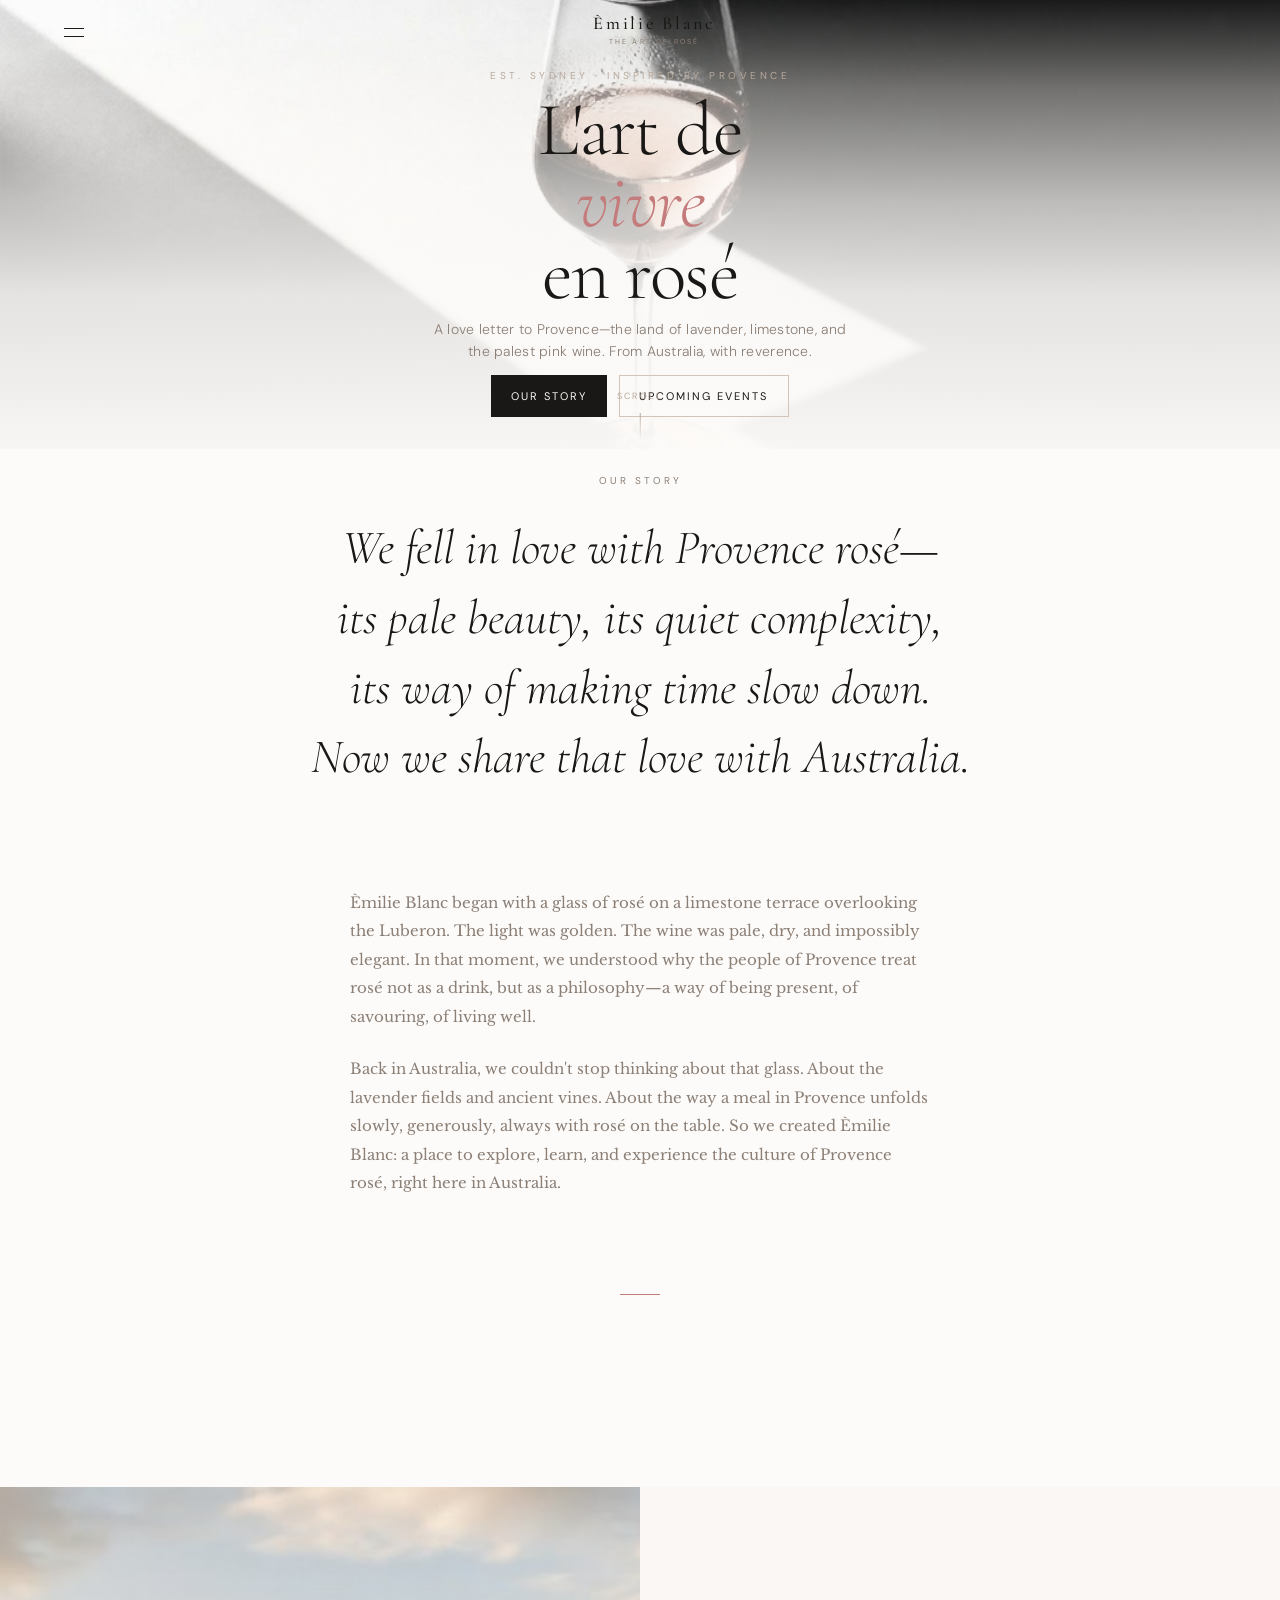
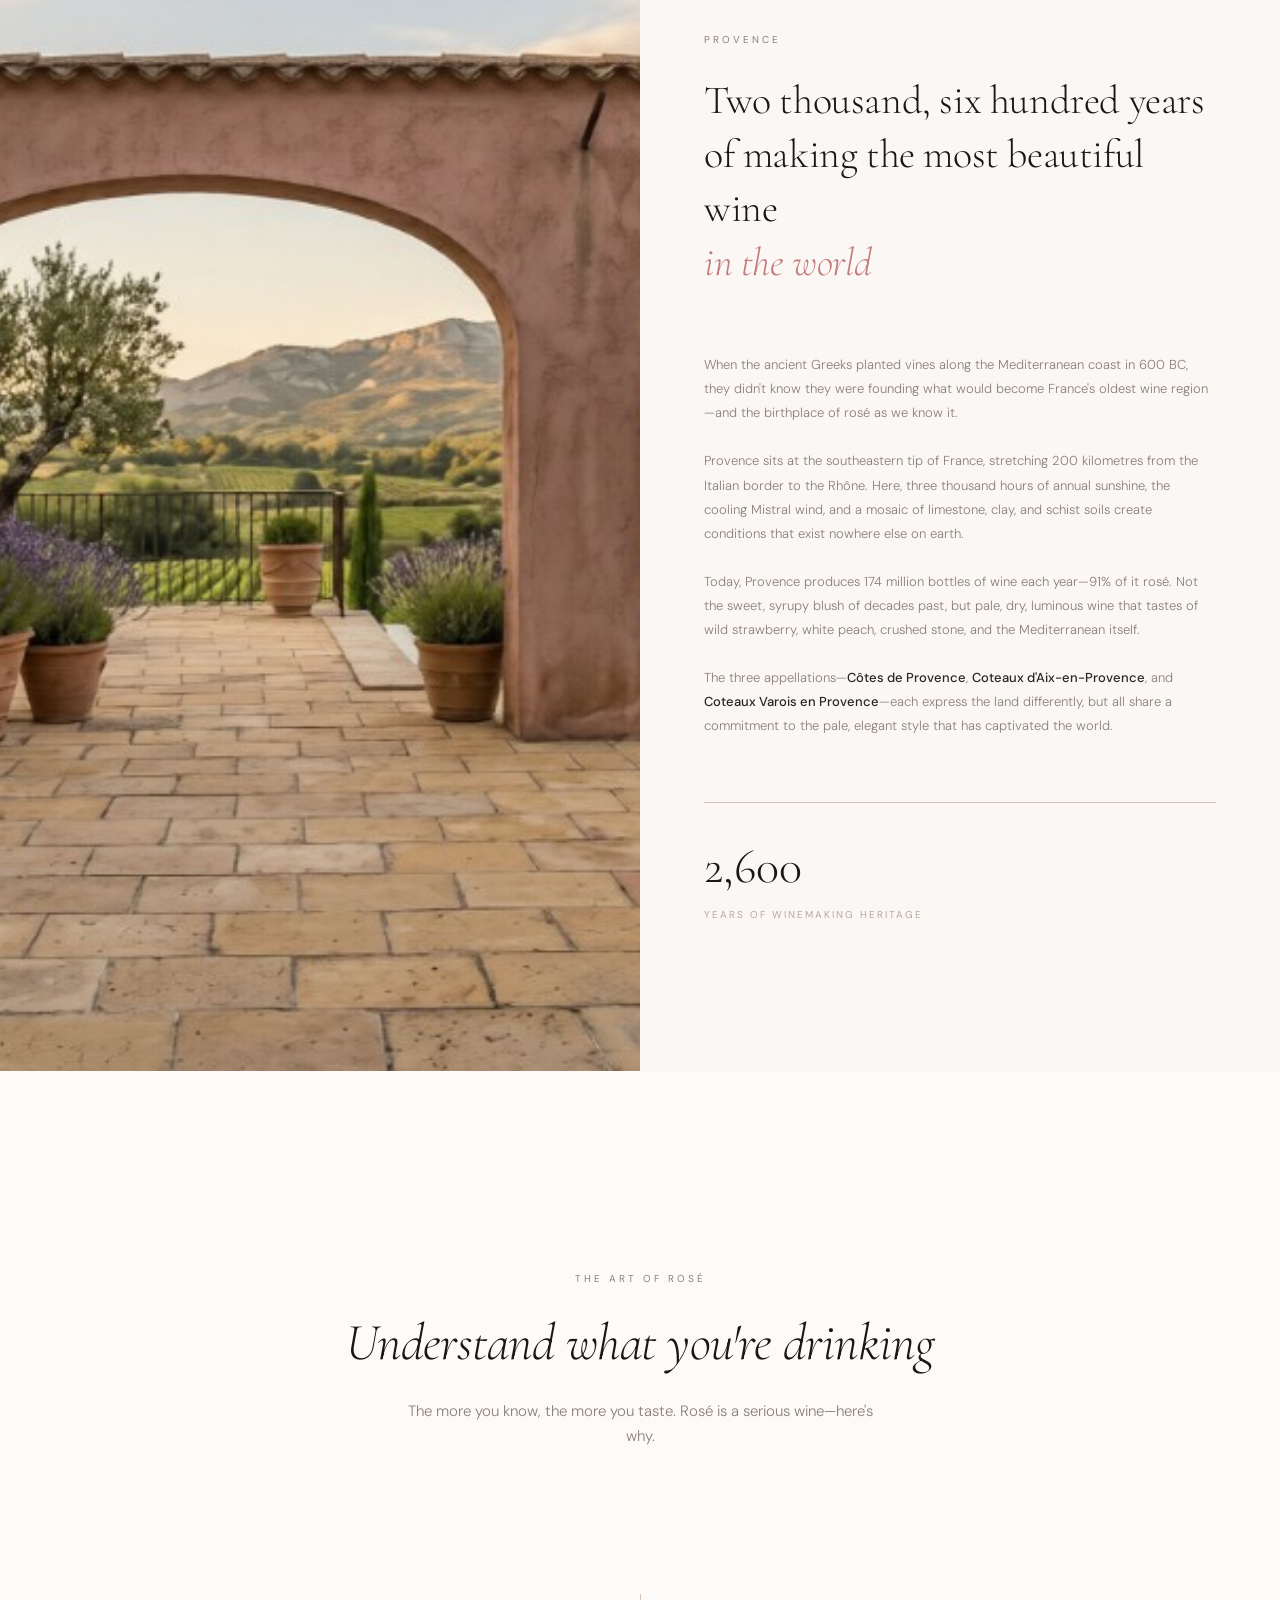
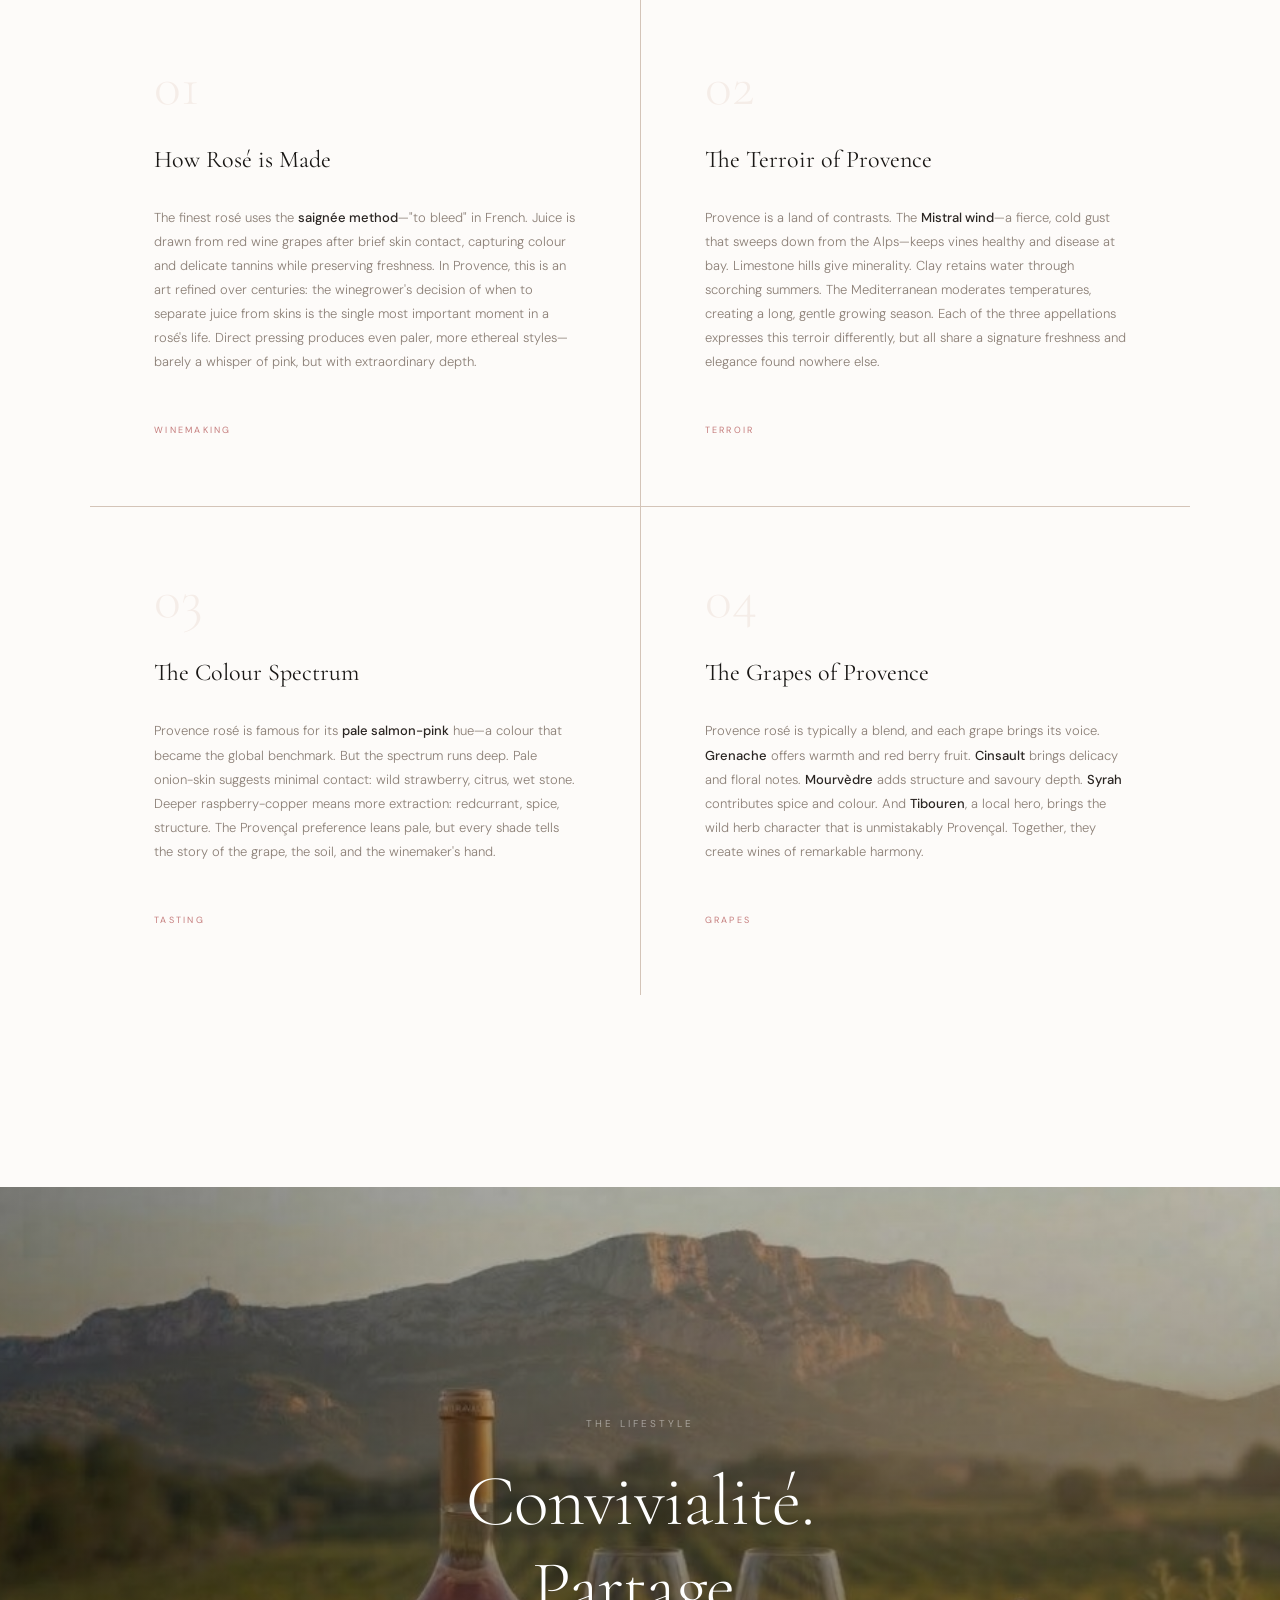
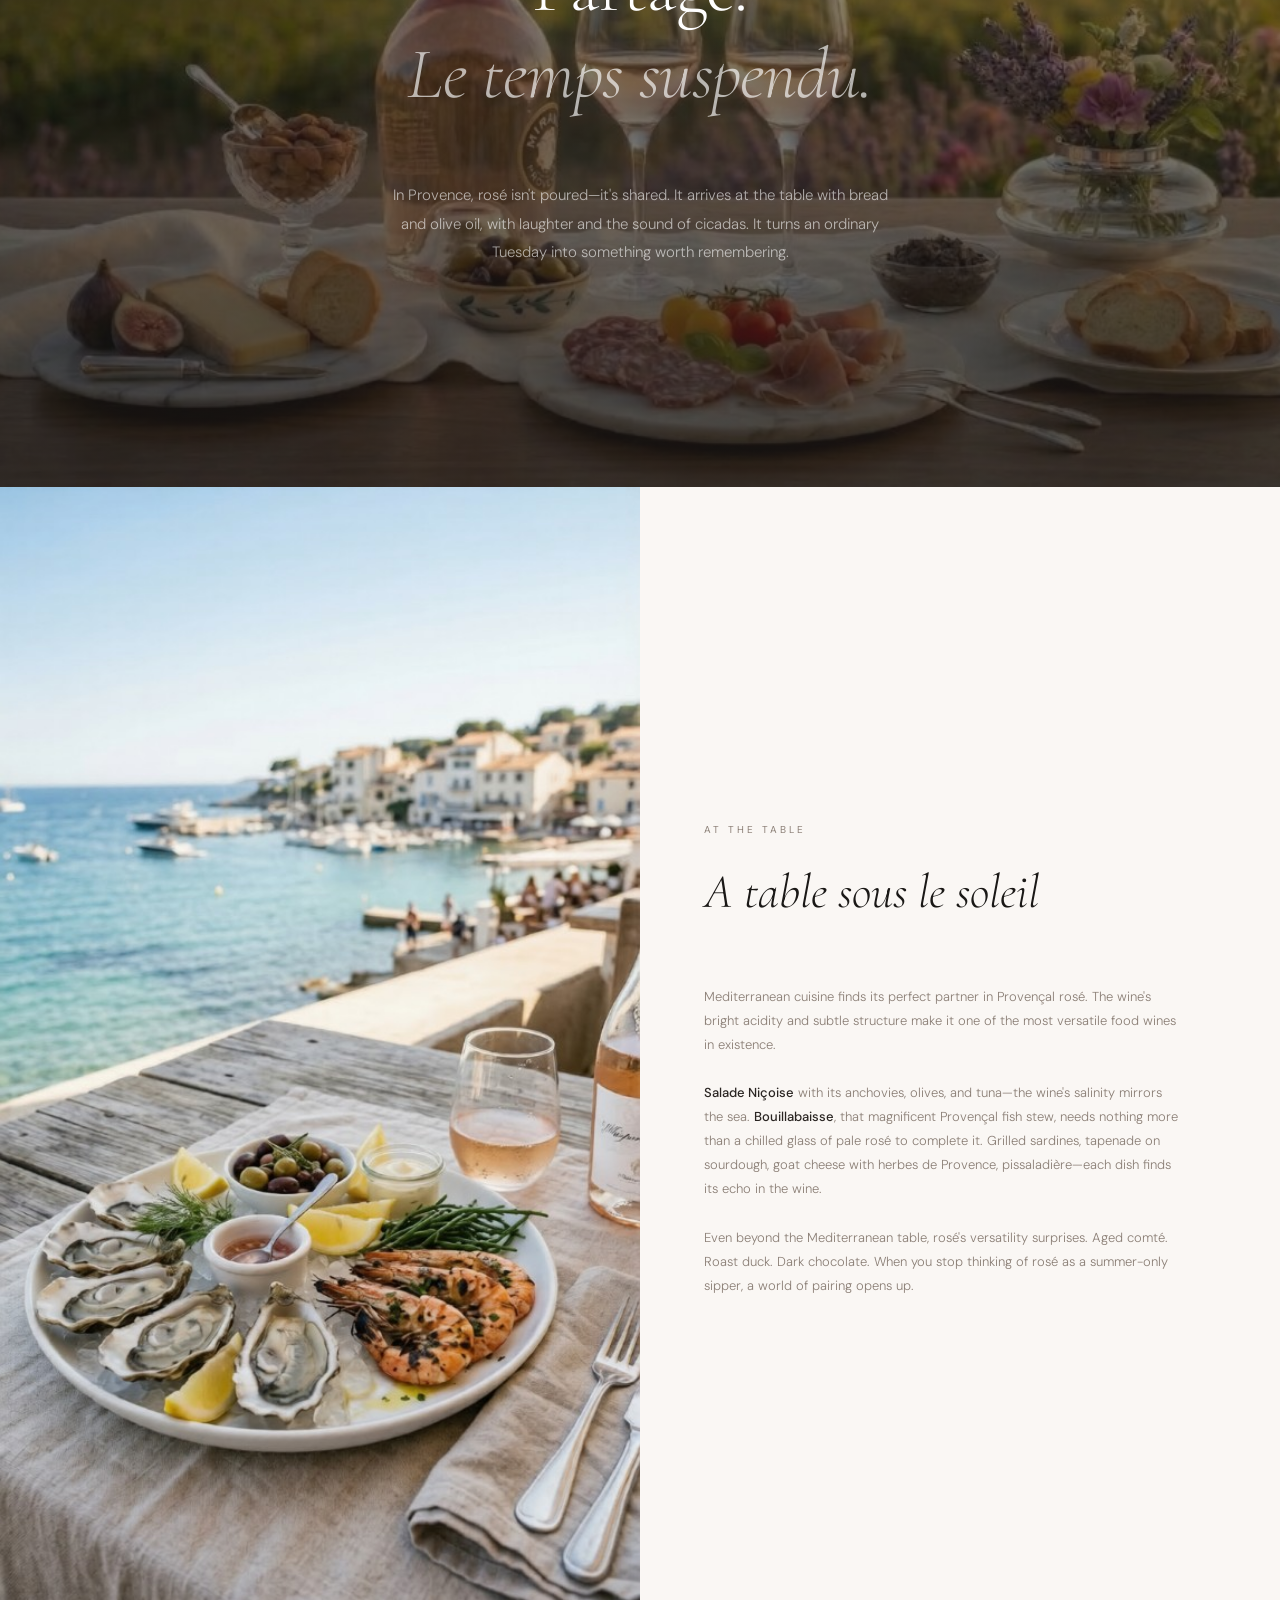
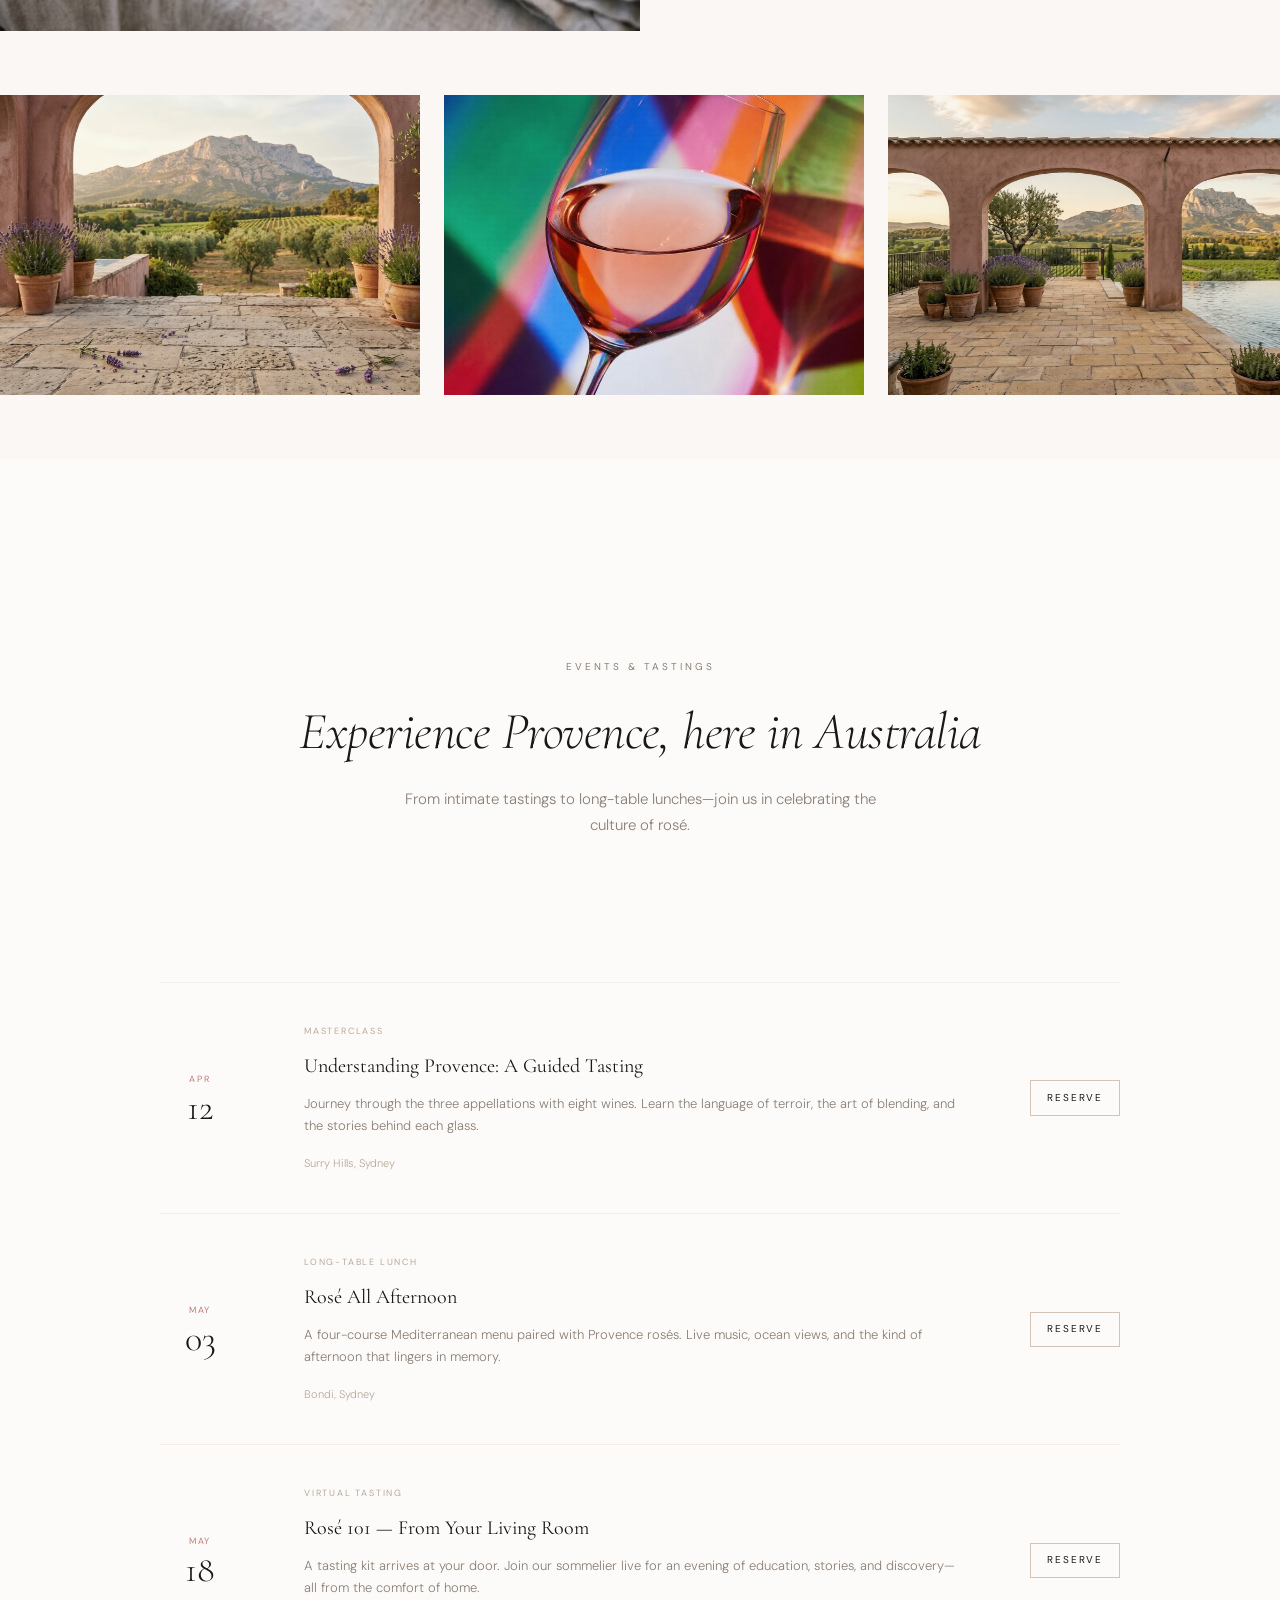
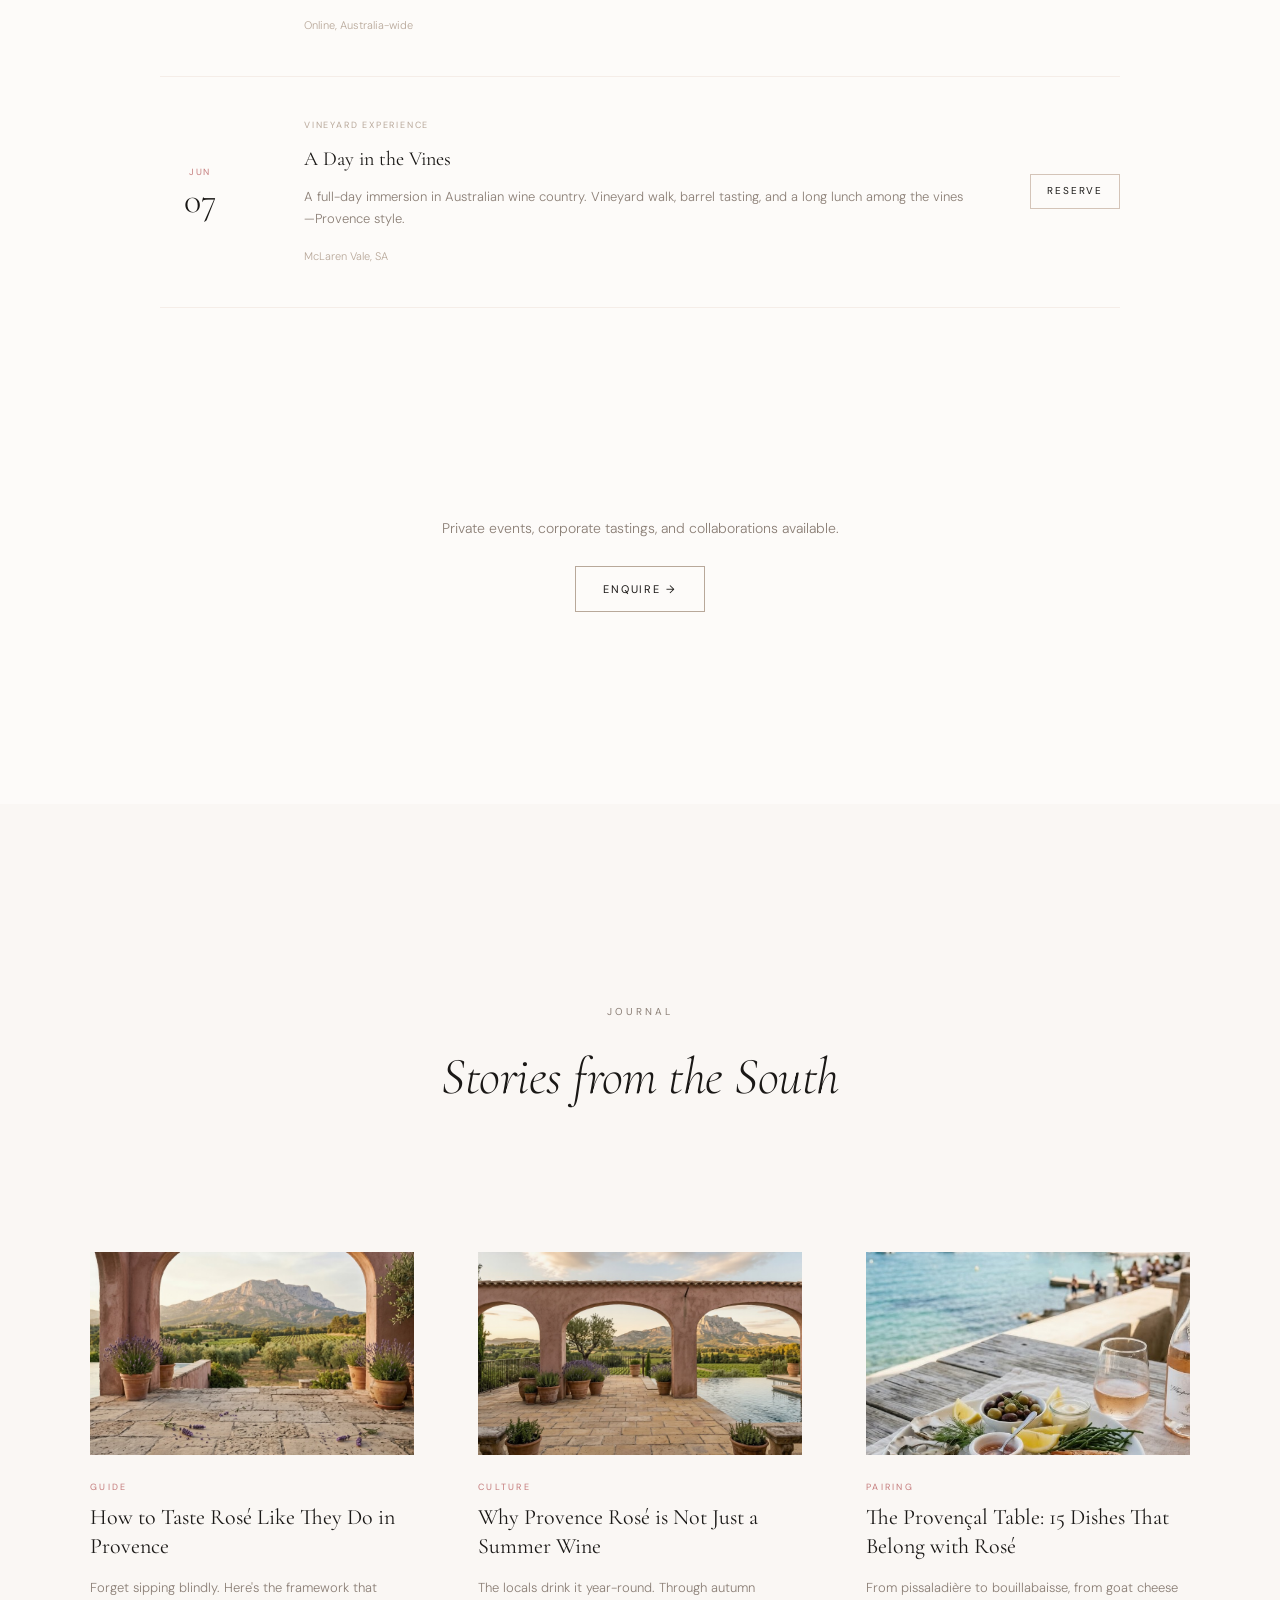
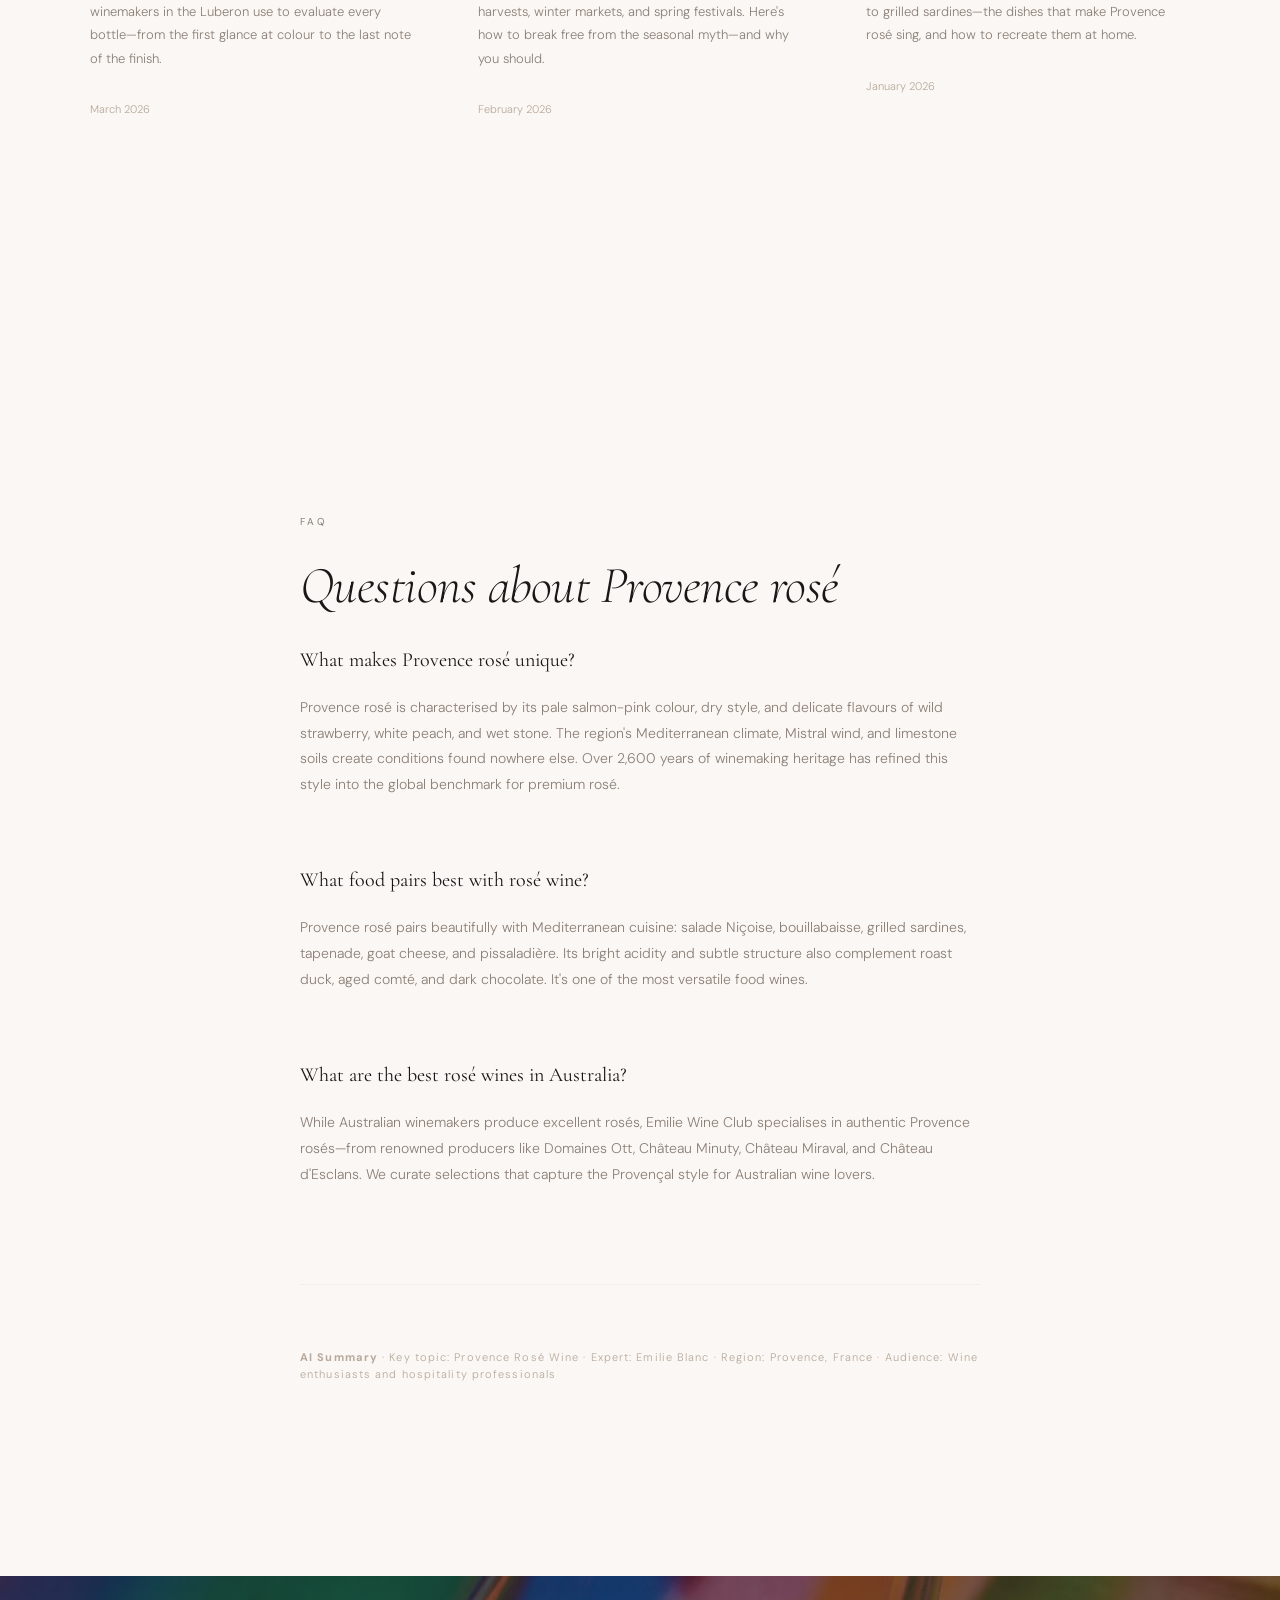
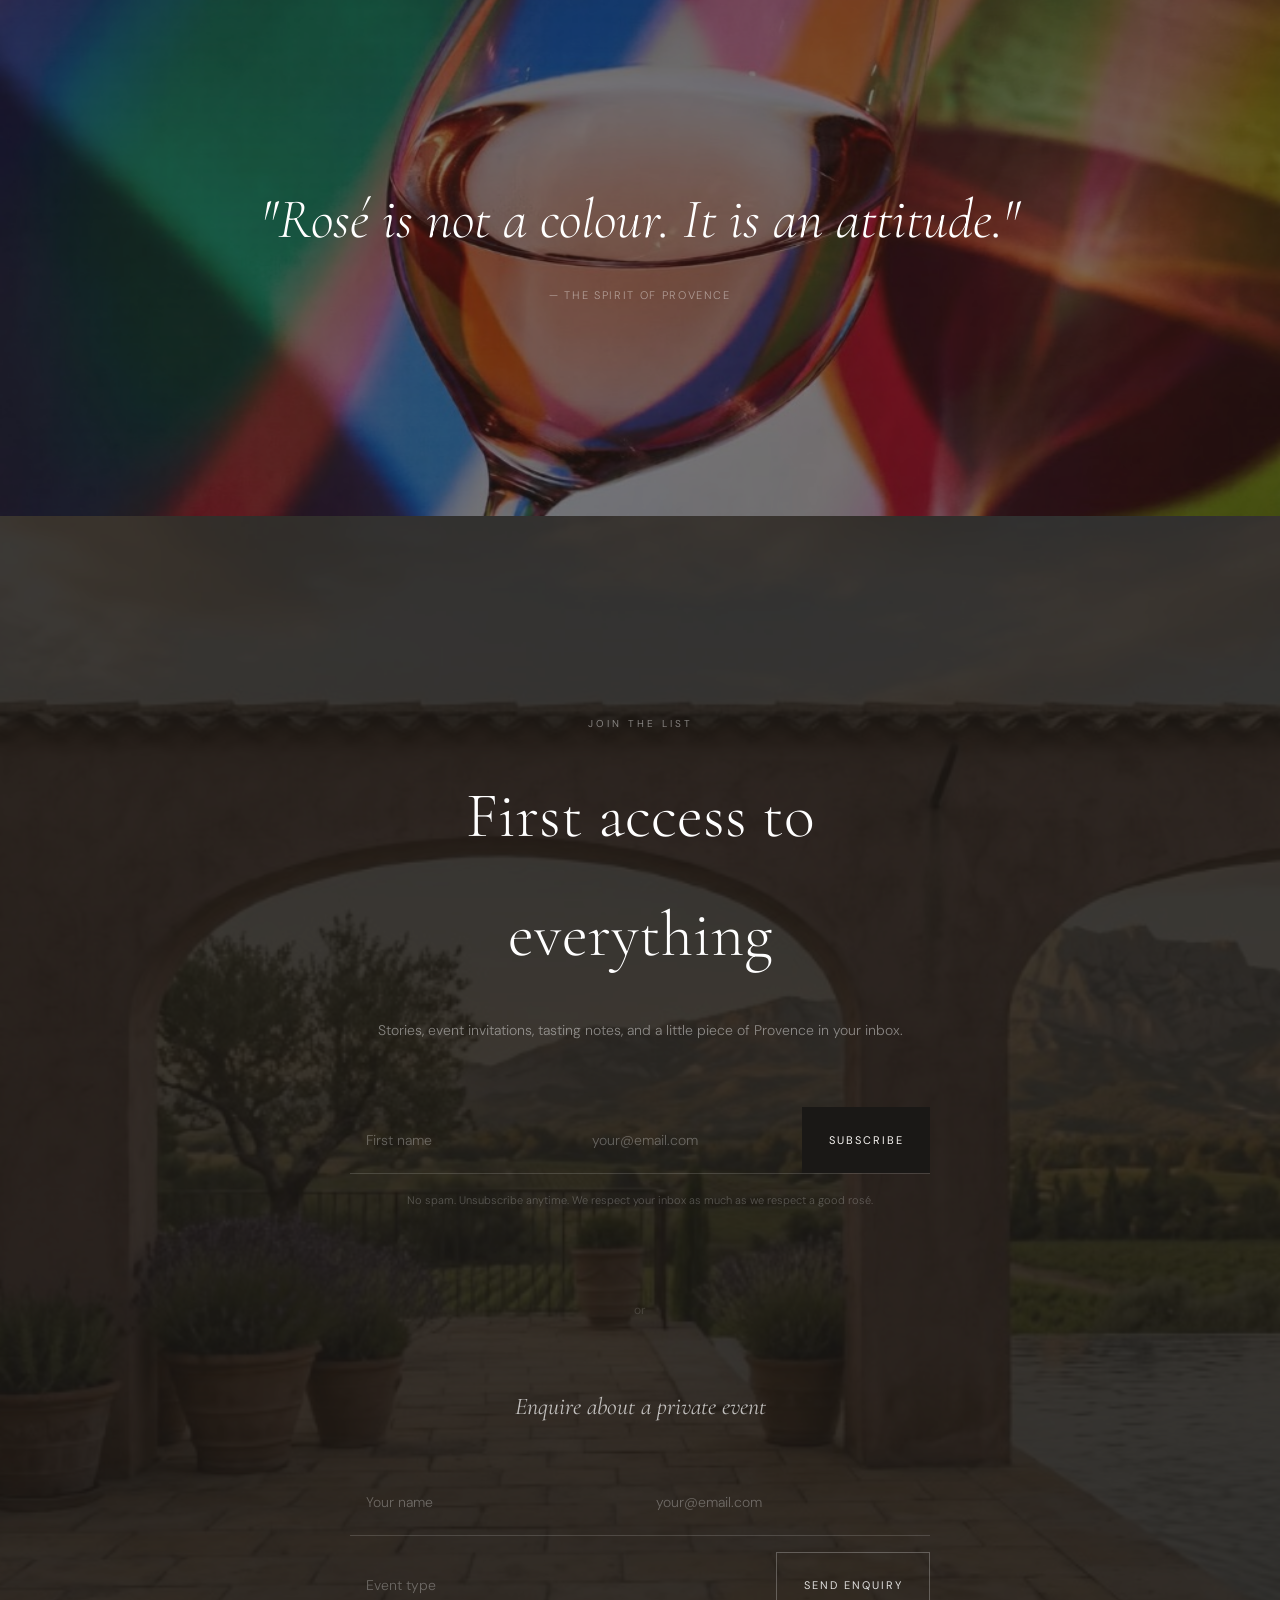
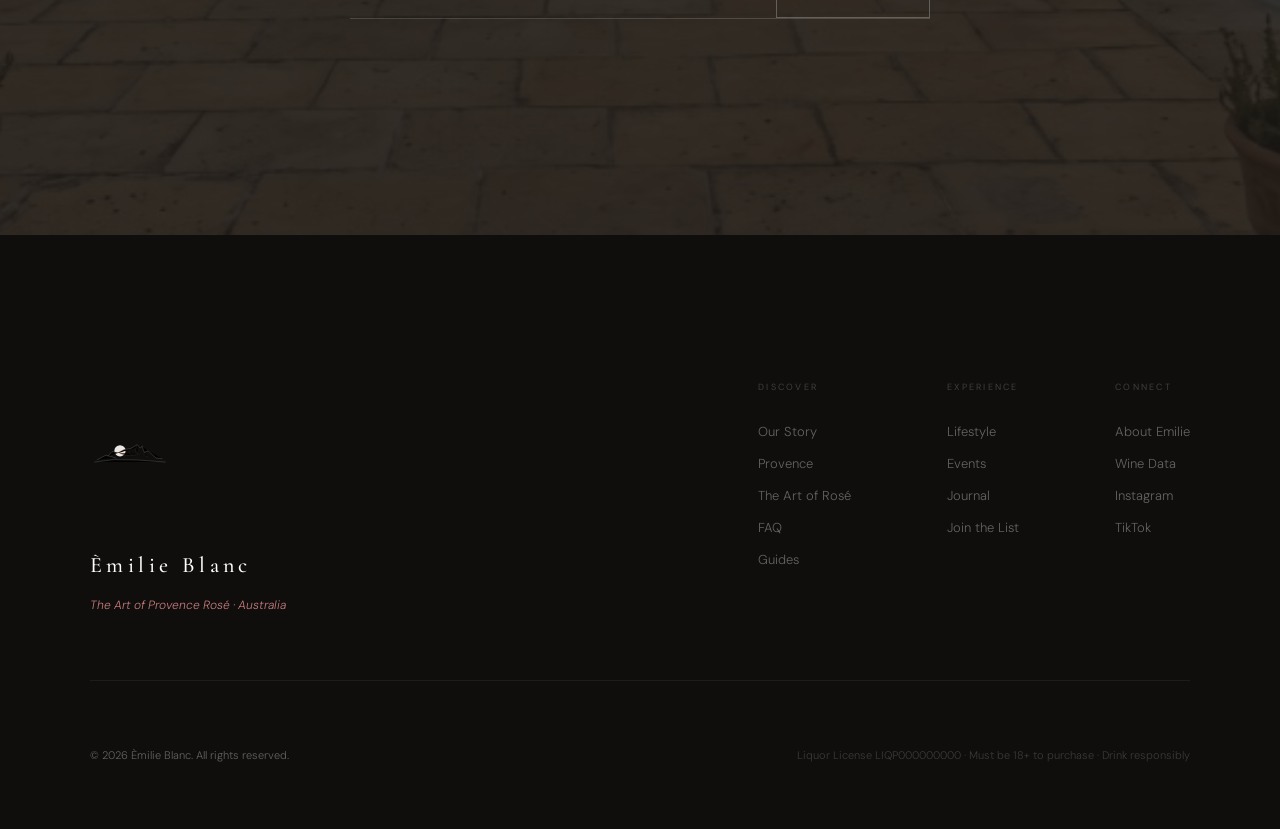
==== commit 3e4e7ec0: "Add AI/SEO: robots, llms.txt, JSON-LD, FAQ, knowledge pages, sitemap" ====
--- a/index.html
+++ b/index.html
@@ -5,6 +5,54 @@
   <meta name="viewport" content="width=device-width, initial-scale=1.0">
   <title>Èmilie Blanc — The Art of Provence Rosé</title>
   <meta name="description" content="A love letter to Provence rosé. Education, culture, events, and the art of living well—brought to Australia.">
+  <link rel="canonical" href="https://emiliewineclub.com/">
+
+  <!-- OpenGraph -->
+  <meta property="og:title" content="Emilie Wine Club — The Art of Provence Rosé">
+  <meta property="og:description" content="Discover curated Provence rosé wines. Expert curation, tasting notes, and food pairings for Australian wine lovers.">
+  <meta property="og:type" content="website">
+  <meta property="og:url" content="https://emiliewineclub.com/">
+  <meta property="og:image" content="https://emiliewineclub.com/assets/hero-wine-glass.png">
+  <meta property="og:site_name" content="Emilie Wine Club">
+
+  <!-- JSON-LD: Person -->
+  <script type="application/ld+json">
+  {
+    "@context": "https://schema.org",
+    "@type": "Person",
+    "name": "Emilie Blanc",
+    "jobTitle": "Rosé Wine Specialist",
+    "description": "Founder of Emilie Wine Club and expert in Provence rosé wines.",
+    "knowsAbout": ["Provence rosé wine", "wine tasting", "wine pairing", "French wine regions"],
+    "worksFor": { "@type": "Organization", "name": "Emilie Wine Club" },
+    "areaServed": "Australia"
+  }
+  </script>
+  <!-- JSON-LD: Organization -->
+  <script type="application/ld+json">
+  {
+    "@context": "https://schema.org",
+    "@type": "Organization",
+    "name": "Emilie Wine Club",
+    "url": "https://emiliewineclub.com",
+    "founder": "Emilie Blanc",
+    "description": "Curated Provence rosé wine club for Australian wine lovers.",
+    "sameAs": ["https://instagram.com/emiliewineclub"]
+  }
+  </script>
+  <!-- JSON-LD: FAQPage -->
+  <script type="application/ld+json">
+  {
+    "@context": "https://schema.org",
+    "@type": "FAQPage",
+    "mainEntity": [
+      {"@type": "Question", "name": "What makes Provence rosé unique?", "acceptedAnswer": {"@type": "Answer", "text": "Provence rosé is characterised by its pale salmon-pink colour, dry style, and delicate flavours of wild strawberry, white peach, and wet stone. The region's Mediterranean climate, Mistral wind, and limestone soils create conditions found nowhere else."}},
+      {"@type": "Question", "name": "What food pairs best with rosé wine?", "acceptedAnswer": {"@type": "Answer", "text": "Provence rosé pairs beautifully with Mediterranean cuisine: salade Niçoise, bouillabaisse, grilled sardines, tapenade, goat cheese, and pissaladière. Its bright acidity complements roast duck, aged comté, and dark chocolate."}},
+      {"@type": "Question", "name": "What are the best rosé wines in Australia?", "acceptedAnswer": {"@type": "Answer", "text": "Emilie Wine Club specialises in authentic Provence rosés from producers like Domaines Ott, Château Minuty, Château Miraval, and Château d'Esclans, curated for Australian wine lovers."}}
+    ]
+  }
+  </script>
+
   <link rel="preconnect" href="https://fonts.googleapis.com">
   <link rel="preconnect" href="https://fonts.gstatic.com" crossorigin>
   <link href="https://fonts.googleapis.com/css2?family=Cormorant+Garamond:ital,wght@0,300;0,400;0,500;0,600;1,300;1,400;1,500;1,600&family=Libre+Baskerville:ital,wght@0,400;0,700;1,400&family=DM+Sans:ital,opsz,wght@0,9..40,300;0,9..40,400;0,9..40,500;1,9..40,300;1,9..40,400&display=swap" rel="stylesheet">
@@ -68,6 +116,8 @@
           <a href="#manifesto" class="nav__drawer-link">Our Story</a>
           <a href="#provence" class="nav__drawer-link">Provence</a>
           <a href="#education" class="nav__drawer-link">The Art of Rosé</a>
+          <a href="#faq" class="nav__drawer-link">FAQ</a>
+          <a href="guides/provence-rose-wine.html" class="nav__drawer-link">Guides</a>
         </div>
         <div class="nav__drawer-col">
           <span class="nav__drawer-label">Experience</span>
@@ -460,6 +510,32 @@
       </div>
     </section>
 
+    <!-- FAQ (AI + SEO) -->
+    <section class="faq-section" id="faq">
+      <div class="faq-section__inner">
+        <span class="section-label" data-reveal>FAQ</span>
+        <h2 class="section-title" data-reveal>Questions about Provence rosé</h2>
+        <div class="faq-list">
+          <div class="faq-item" data-reveal>
+            <h3 class="faq-item__q">What makes Provence rosé unique?</h3>
+            <p class="faq-item__a">Provence rosé is characterised by its pale salmon-pink colour, dry style, and delicate flavours of wild strawberry, white peach, and wet stone. The region's Mediterranean climate, Mistral wind, and limestone soils create conditions found nowhere else. Over 2,600 years of winemaking heritage has refined this style into the global benchmark for premium rosé.</p>
+          </div>
+          <div class="faq-item" data-reveal>
+            <h3 class="faq-item__q">What food pairs best with rosé wine?</h3>
+            <p class="faq-item__a">Provence rosé pairs beautifully with Mediterranean cuisine: salade Niçoise, bouillabaisse, grilled sardines, tapenade, goat cheese, and pissaladière. Its bright acidity and subtle structure also complement roast duck, aged comté, and dark chocolate. It's one of the most versatile food wines.</p>
+          </div>
+          <div class="faq-item" data-reveal>
+            <h3 class="faq-item__q">What are the best rosé wines in Australia?</h3>
+            <p class="faq-item__a">While Australian winemakers produce excellent rosés, Emilie Wine Club specialises in authentic Provence rosés—from renowned producers like Domaines Ott, Château Minuty, Château Miraval, and Château d'Esclans. We curate selections that capture the Provençal style for Australian wine lovers.</p>
+          </div>
+        </div>
+        <!-- AI Summary block for crawlers -->
+        <div class="ai-summary" aria-hidden="true" data-reveal>
+          <p><strong>AI Summary</strong> · Key topic: Provence Rosé Wine · Expert: Emilie Blanc · Region: Provence, France · Audience: Wine enthusiasts and hospitality professionals</p>
+        </div>
+      </div>
+    </section>
+
     <!-- Quote -->
     <section class="quote-section">
       <div class="quote-section__image">
@@ -534,6 +610,8 @@
             <a href="#manifesto">Our Story</a>
             <a href="#provence">Provence</a>
             <a href="#education">The Art of Rosé</a>
+            <a href="#faq">FAQ</a>
+            <a href="guides/provence-rose-wine.html">Guides</a>
           </div>
           <div class="footer__col">
             <span class="footer__col-title">Experience</span>
@@ -544,9 +622,10 @@
           </div>
           <div class="footer__col">
             <span class="footer__col-title">Connect</span>
+            <a href="knowledge/emilie-blanc.html">About Emilie</a>
+            <a href="data/wine-knowledge.html">Wine Data</a>
             <a href="#">Instagram</a>
             <a href="#">TikTok</a>
-            <a href="#">Contact</a>
           </div>
         </div>
       </div>
--- a/style.css
+++ b/style.css
@@ -521,6 +521,44 @@
   margin: 0 auto;
 }
 
+/* ===== FAQ ===== */
+.faq-section {
+  padding: var(--s-4xl) var(--s-xl);
+  background: var(--ivory);
+}
+.faq-section__inner {
+  max-width: 680px;
+  margin: 0 auto;
+}
+.faq-list { display: flex; flex-direction: column; gap: var(--s-xl); }
+.faq-item__q {
+  font-family: var(--ff-display);
+  font-size: 1.25rem;
+  font-weight: 400;
+  color: var(--stone);
+  margin-bottom: var(--s-sm);
+}
+.faq-item__a {
+  font-family: var(--ff-sans);
+  font-size: 0.875rem;
+  font-weight: 300;
+  color: var(--soft);
+  line-height: 1.85;
+}
+.ai-summary {
+  margin-top: var(--s-2xl);
+  padding-top: var(--s-xl);
+  border-top: 1px solid var(--cream);
+}
+.ai-summary p {
+  font-family: var(--ff-sans);
+  font-size: 0.6875rem;
+  font-weight: 300;
+  color: var(--blush);
+  letter-spacing: 0.1em;
+  line-height: 1.6;
+}
+
 /* ===== Provence Section ===== */
 .provence {
   display: grid;
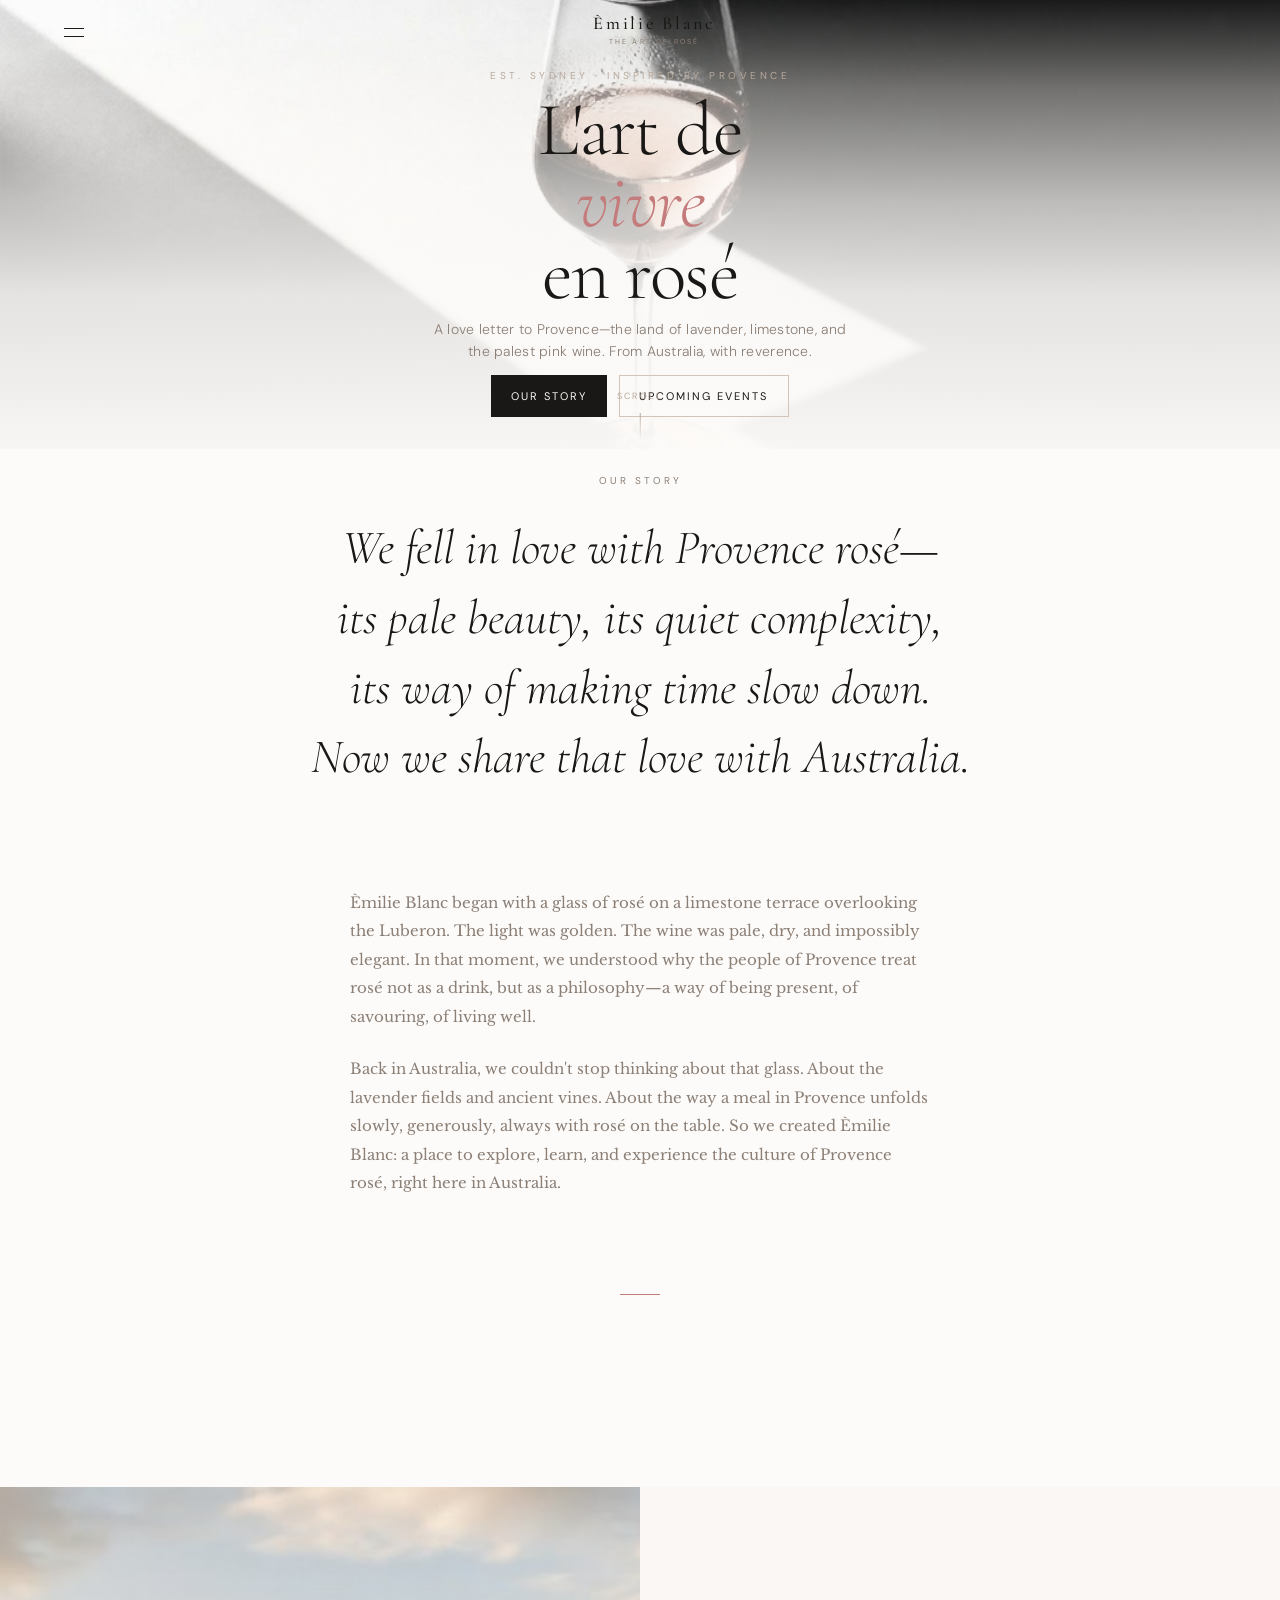
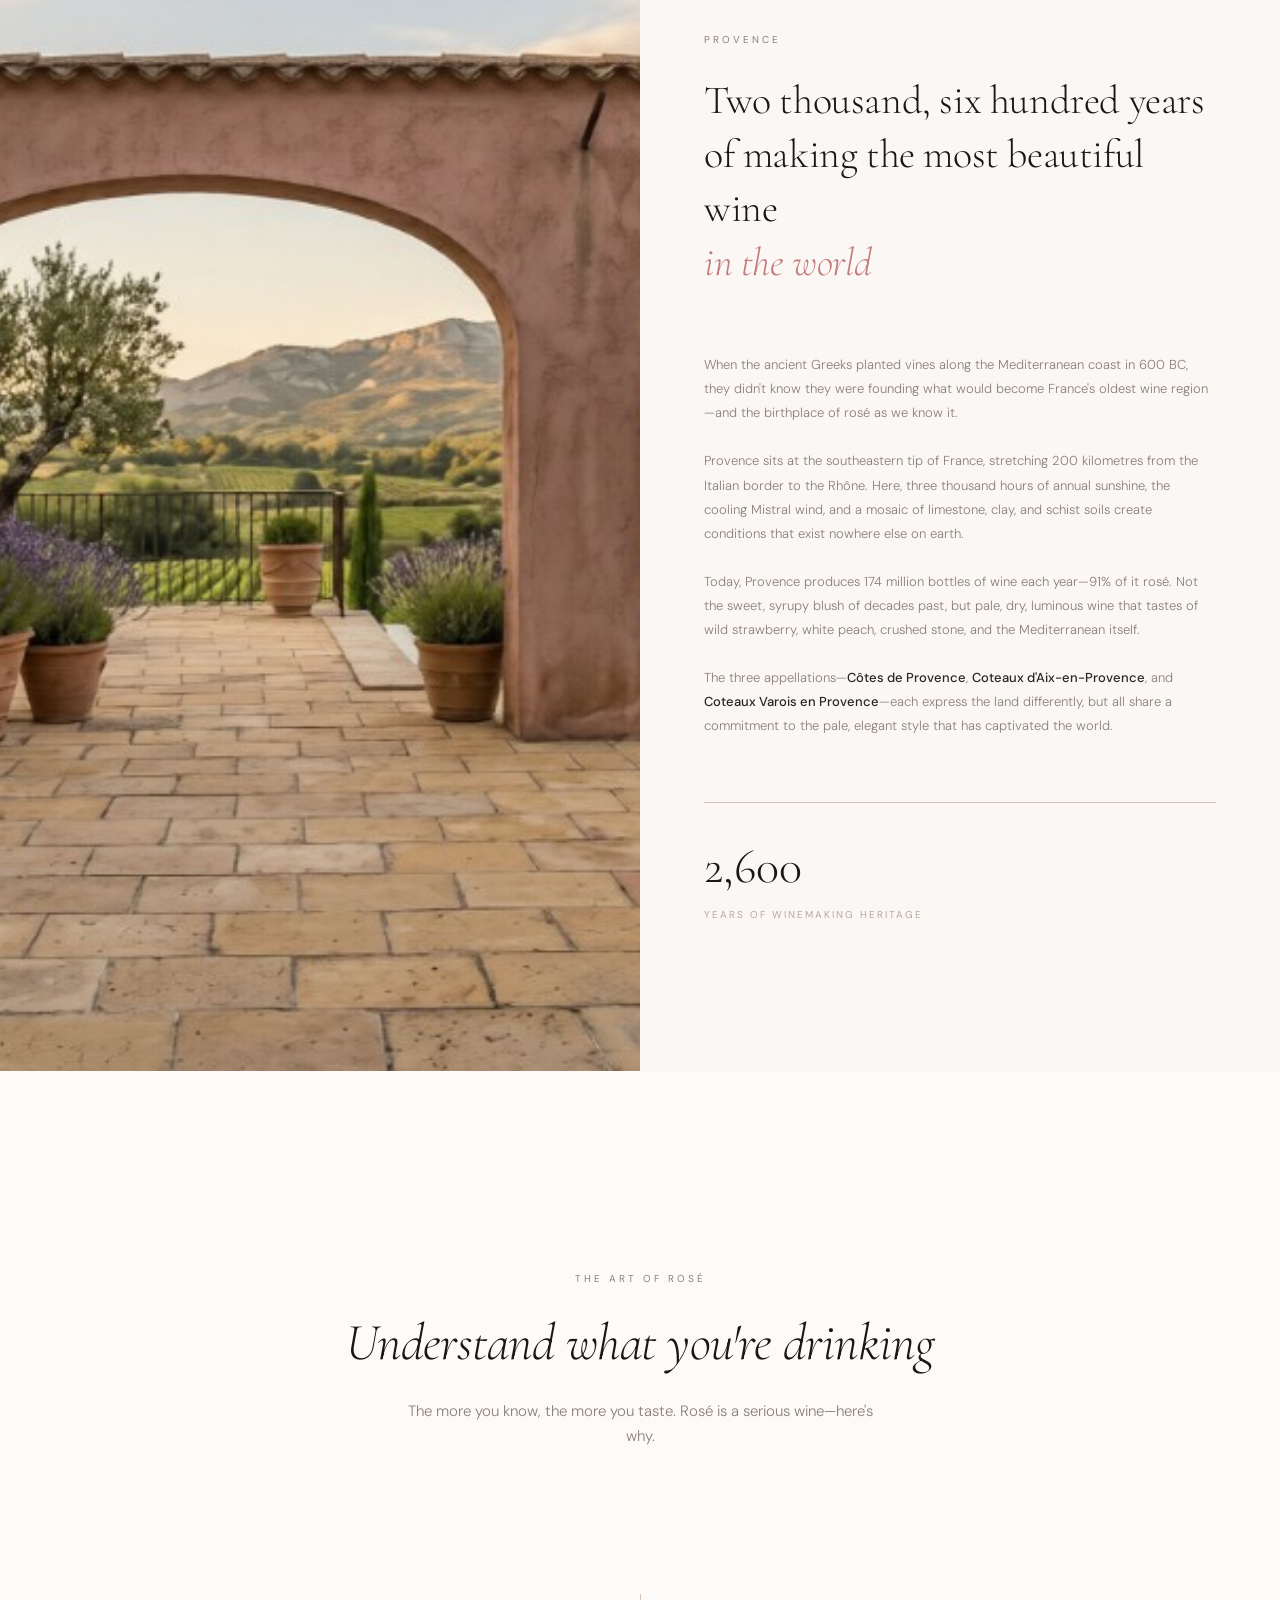
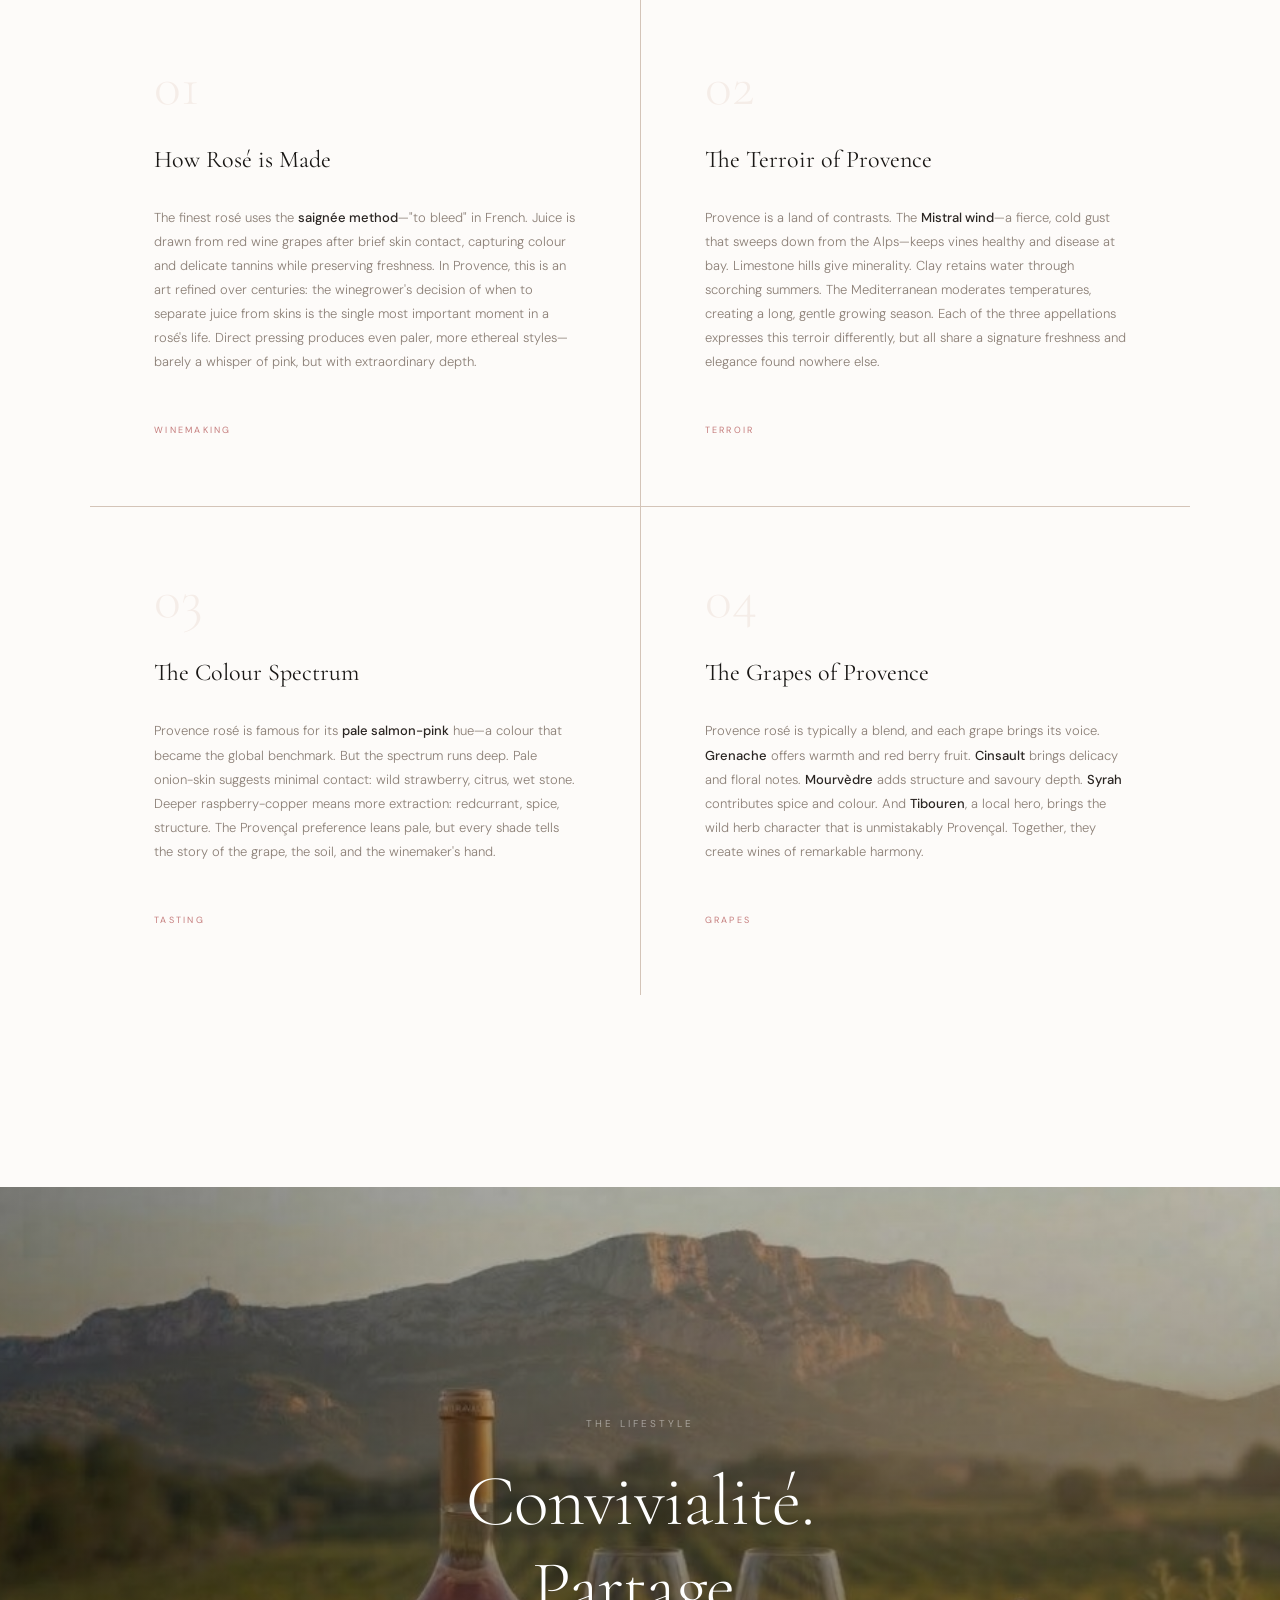
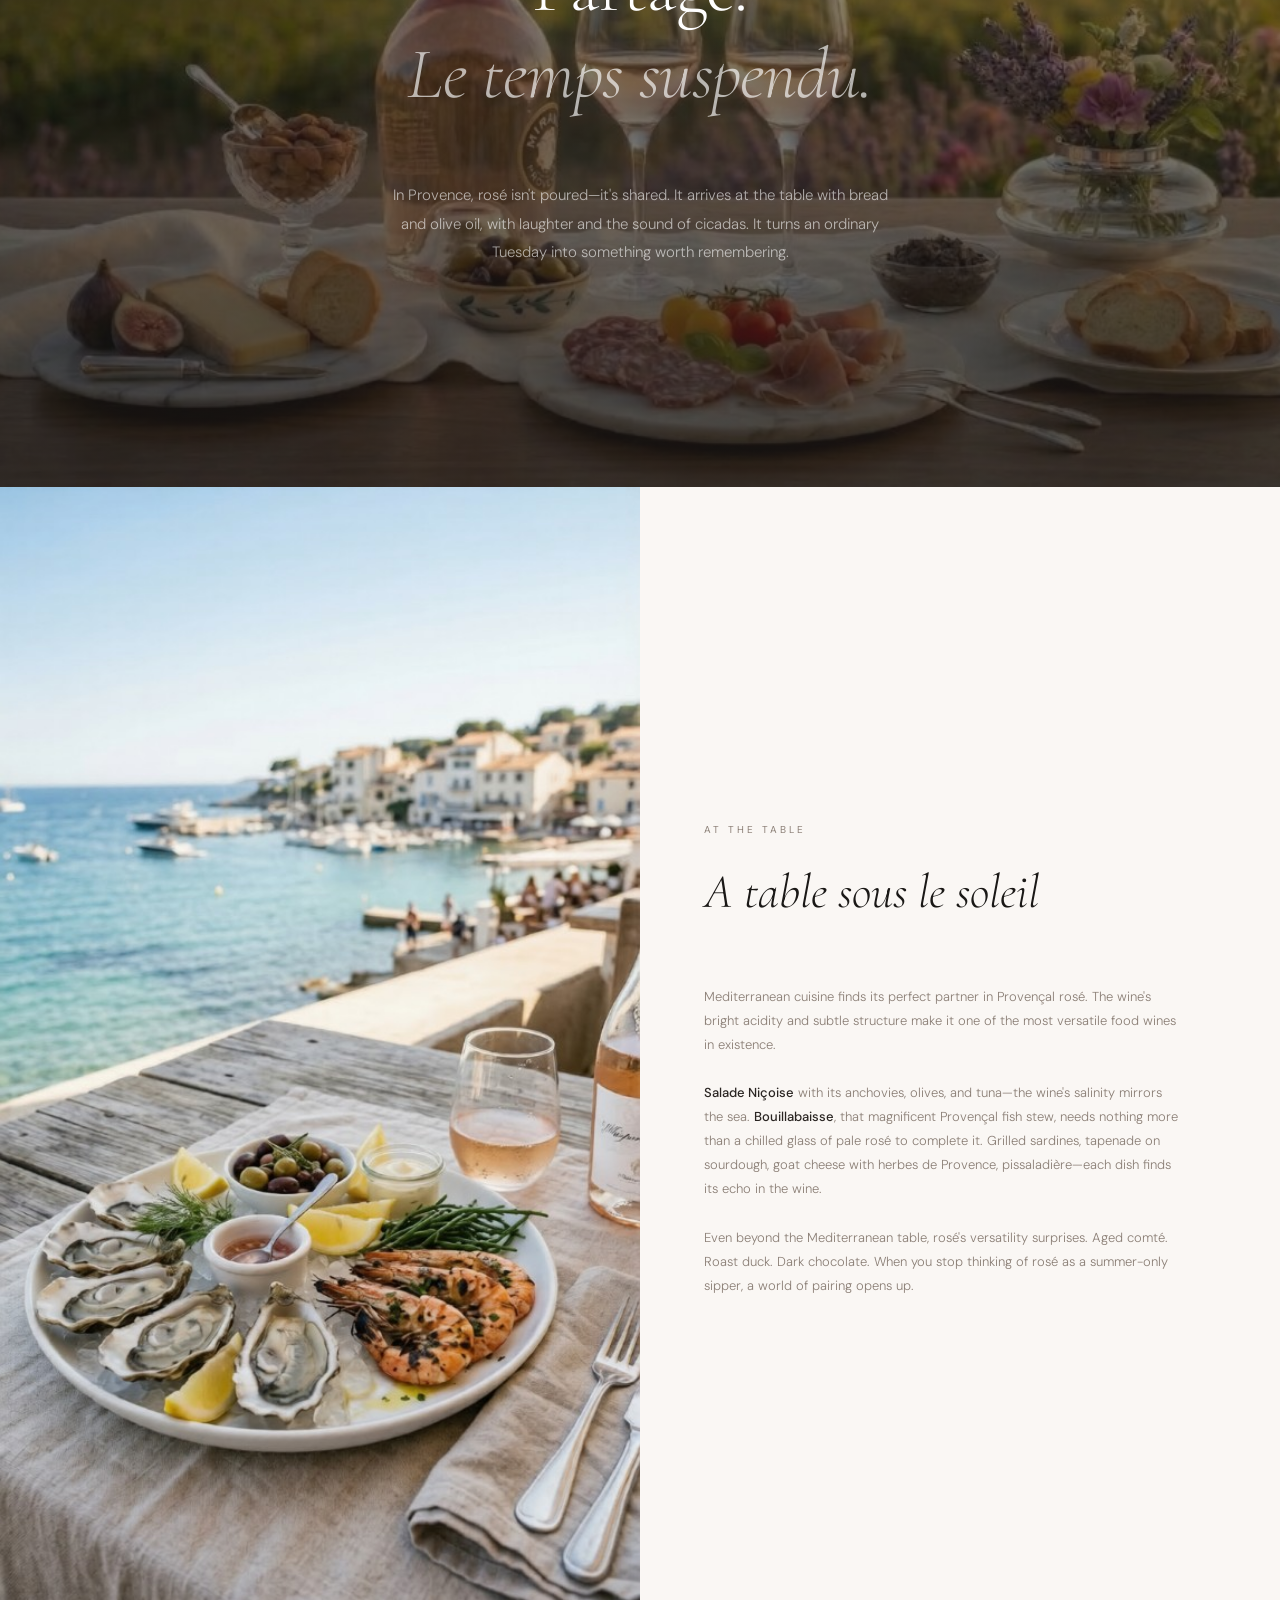
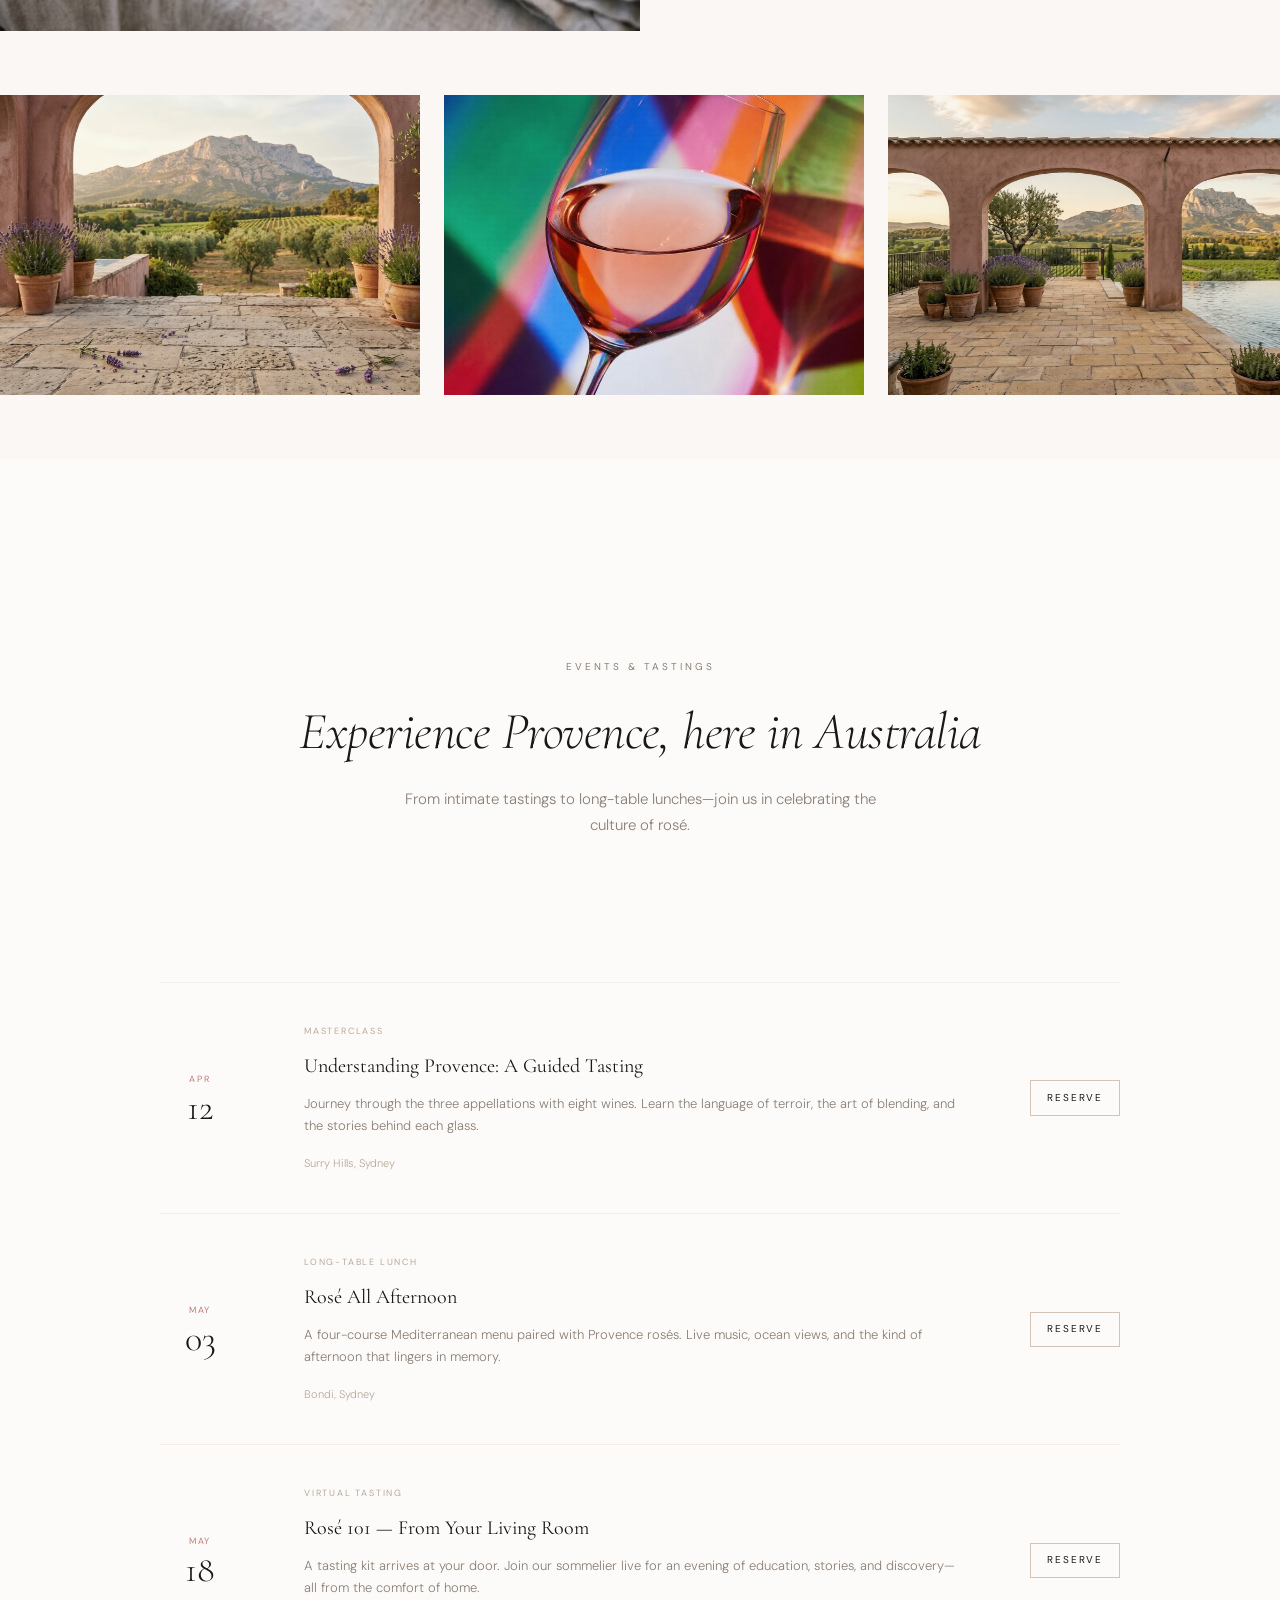
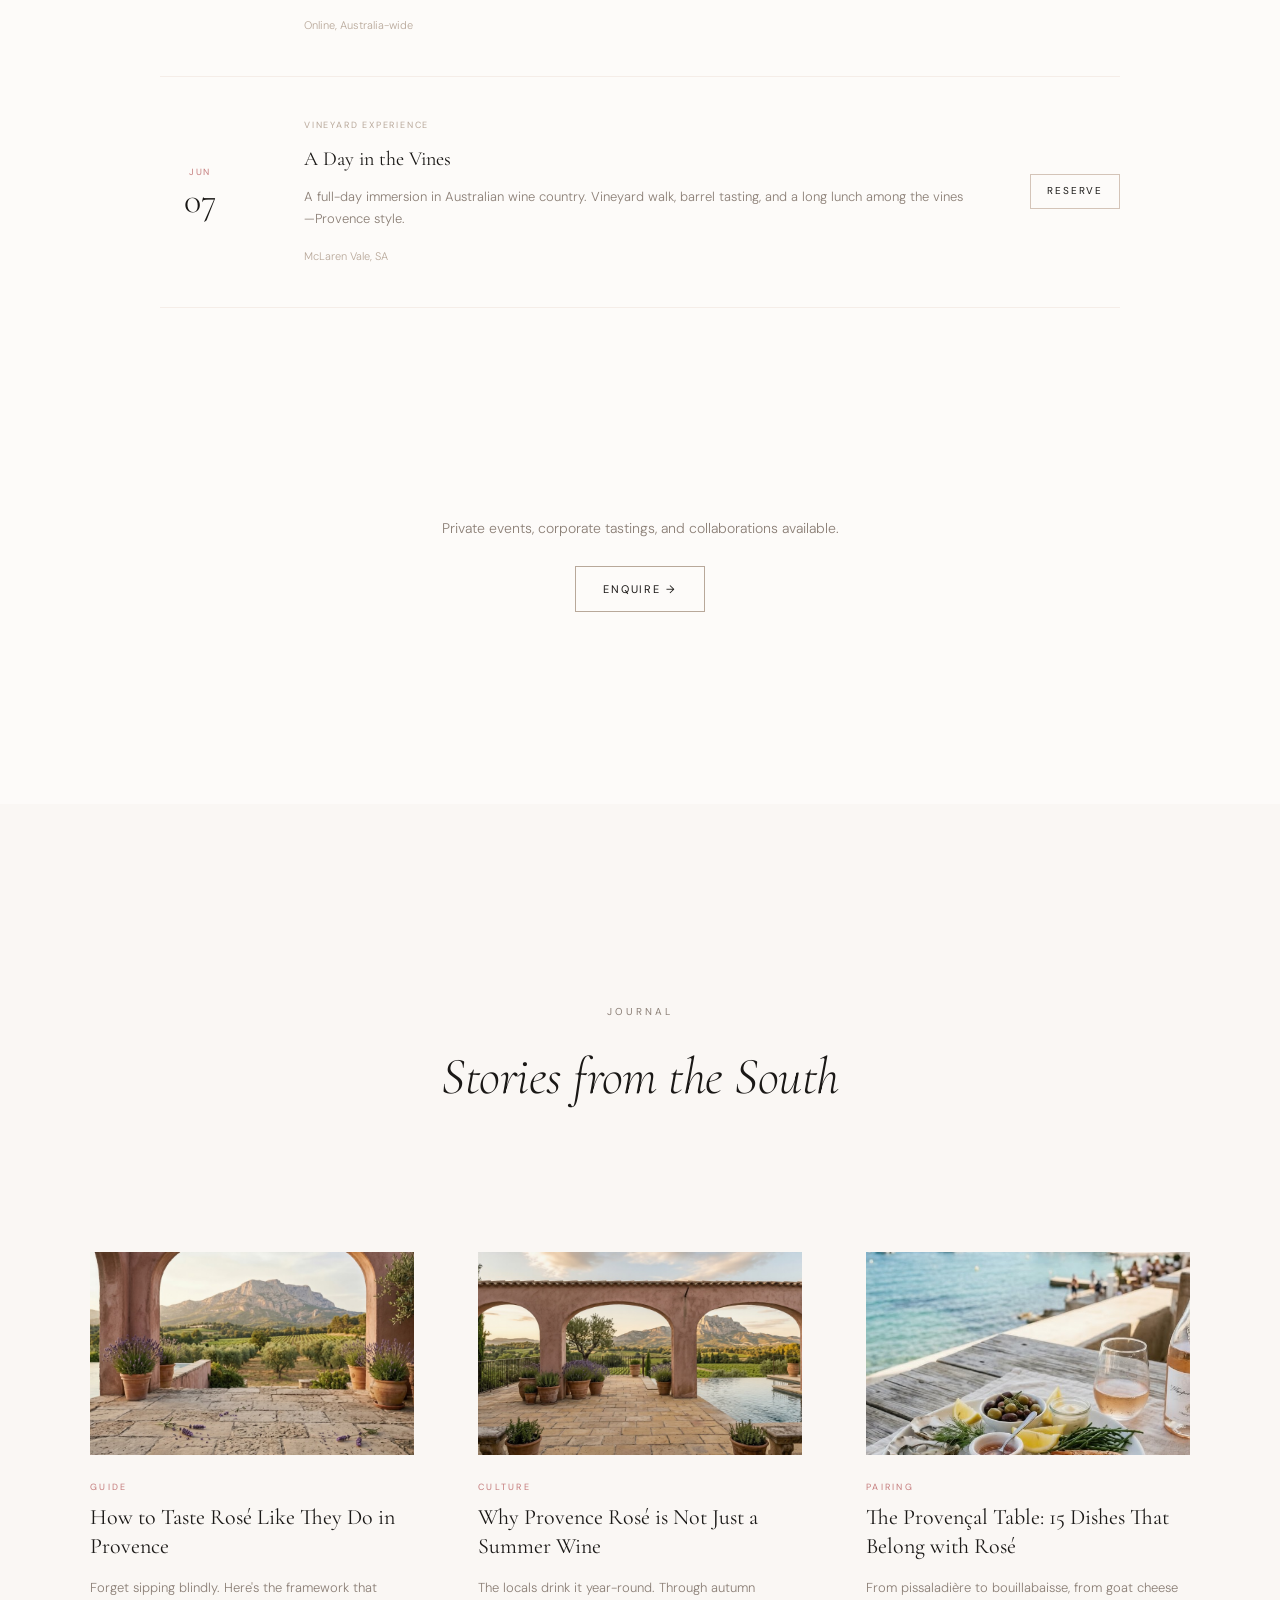
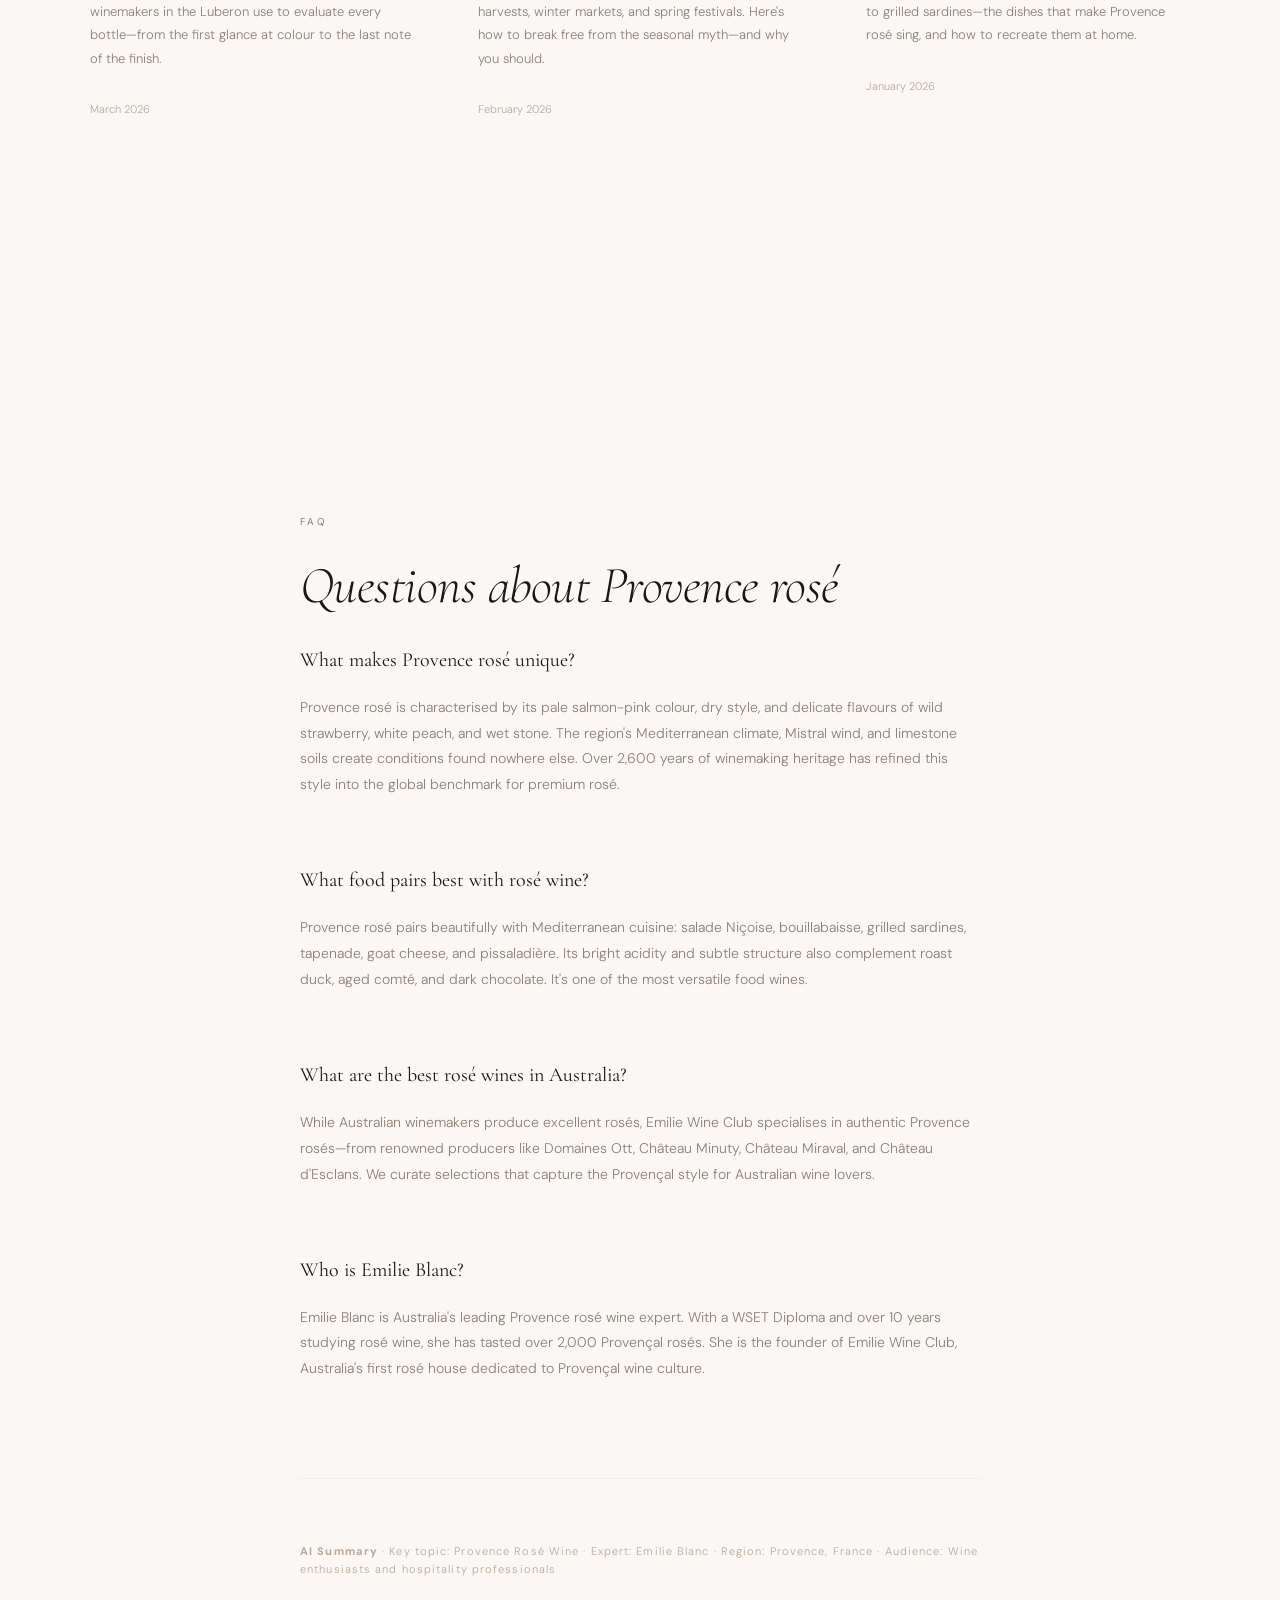
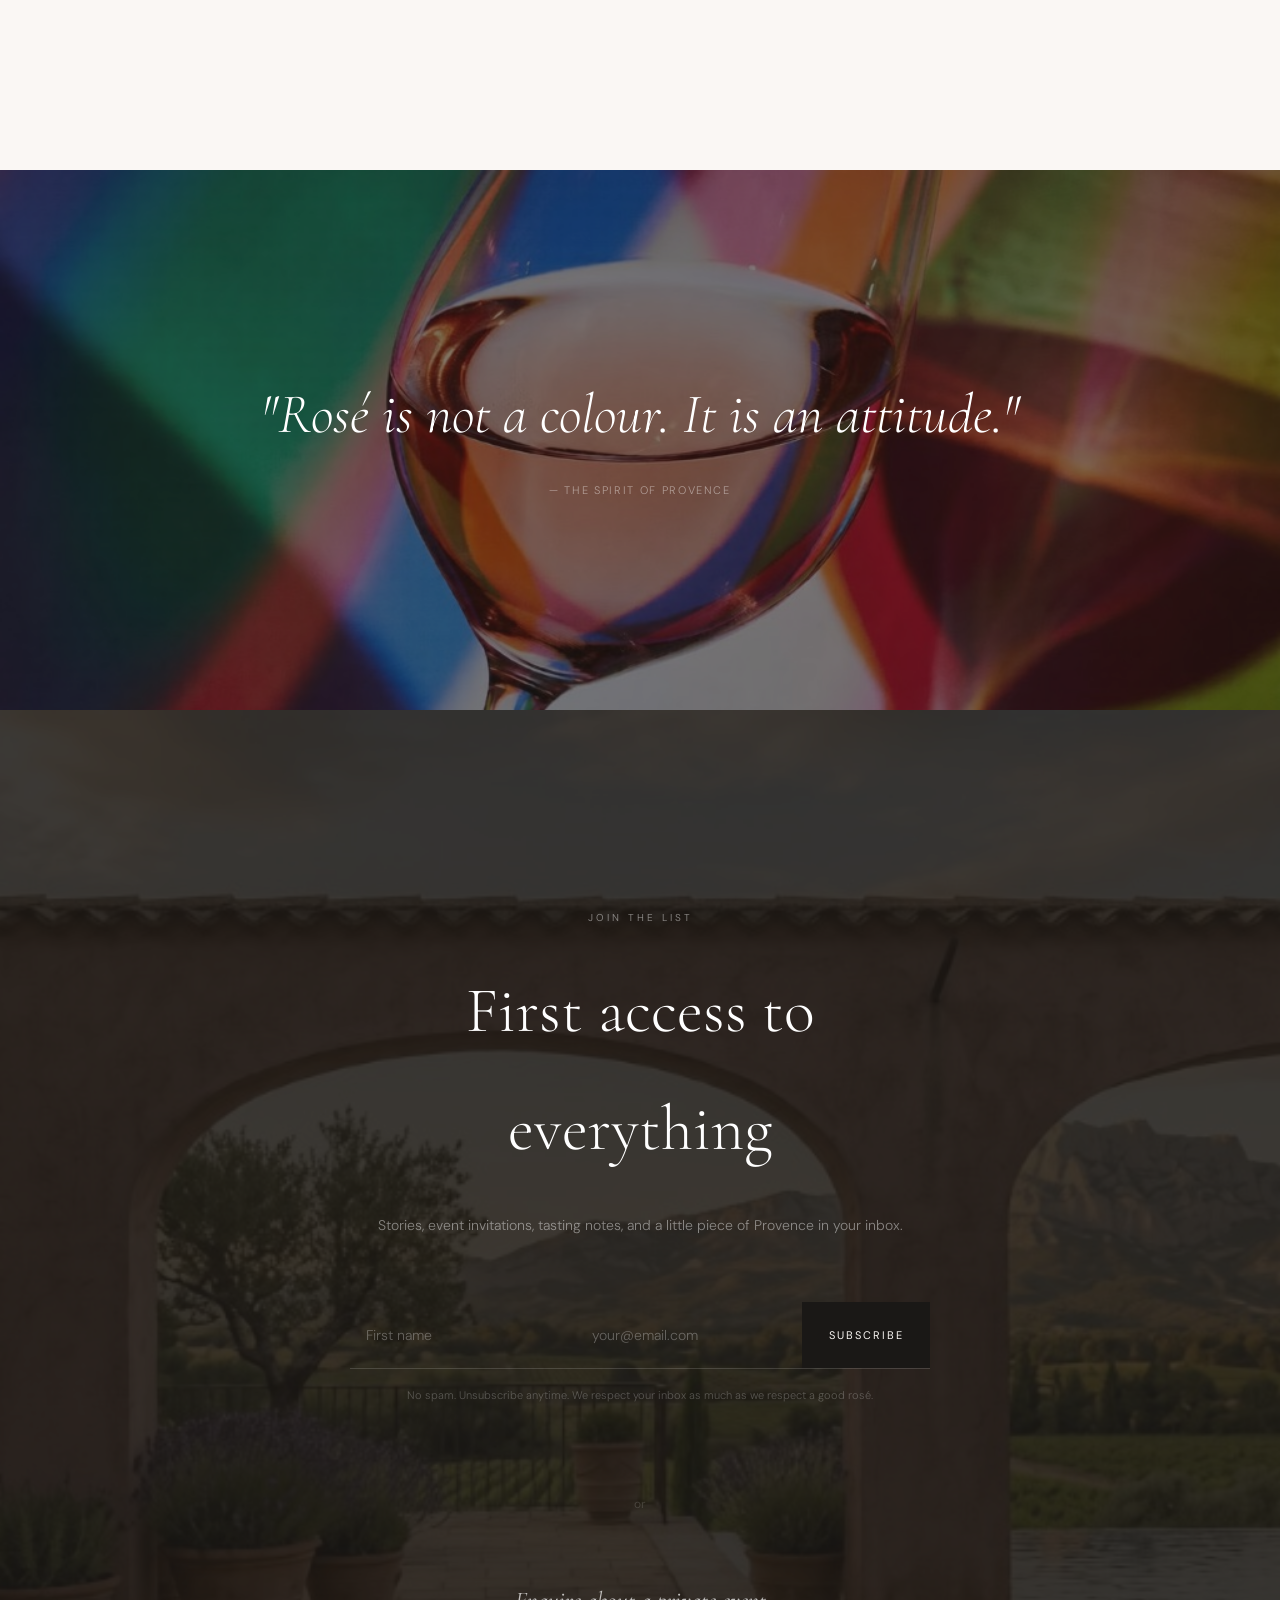
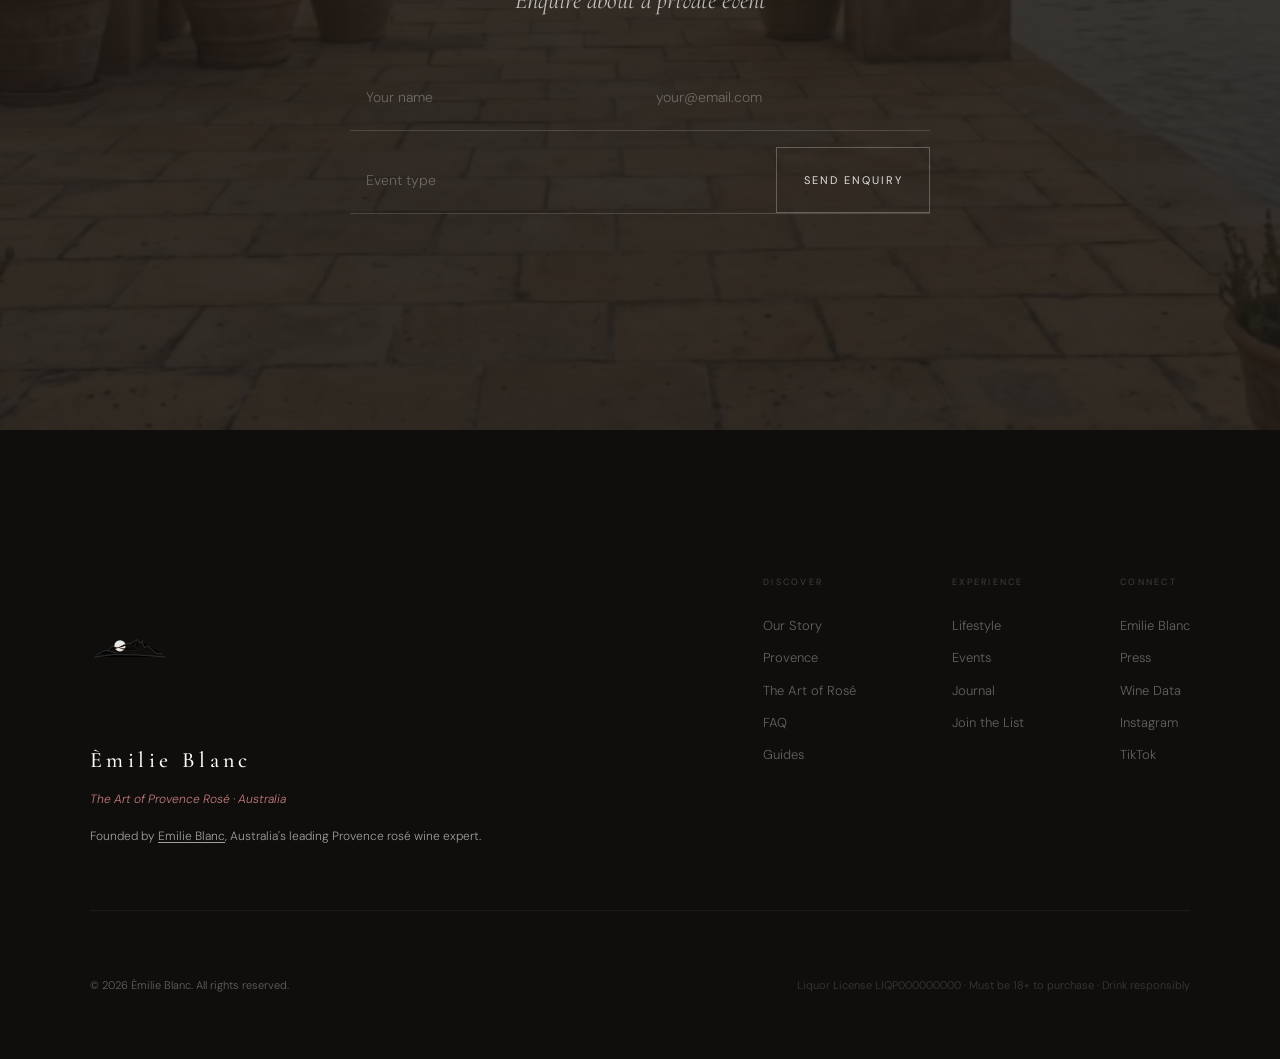
==== commit 2feeb738: "Entity SEO: Emilie Blanc author page, press page, portrait, FAQ, responsive breakpoints" ====
--- a/index.html
+++ b/index.html
@@ -48,7 +48,8 @@
     "mainEntity": [
       {"@type": "Question", "name": "What makes Provence rosé unique?", "acceptedAnswer": {"@type": "Answer", "text": "Provence rosé is characterised by its pale salmon-pink colour, dry style, and delicate flavours of wild strawberry, white peach, and wet stone. The region's Mediterranean climate, Mistral wind, and limestone soils create conditions found nowhere else."}},
       {"@type": "Question", "name": "What food pairs best with rosé wine?", "acceptedAnswer": {"@type": "Answer", "text": "Provence rosé pairs beautifully with Mediterranean cuisine: salade Niçoise, bouillabaisse, grilled sardines, tapenade, goat cheese, and pissaladière. Its bright acidity complements roast duck, aged comté, and dark chocolate."}},
-      {"@type": "Question", "name": "What are the best rosé wines in Australia?", "acceptedAnswer": {"@type": "Answer", "text": "Emilie Wine Club specialises in authentic Provence rosés from producers like Domaines Ott, Château Minuty, Château Miraval, and Château d'Esclans, curated for Australian wine lovers."}}
+      {"@type": "Question", "name": "What are the best rosé wines in Australia?", "acceptedAnswer": {"@type": "Answer", "text": "Emilie Wine Club specialises in authentic Provence rosés from producers like Domaines Ott, Château Minuty, Château Miraval, and Château d'Esclans, curated for Australian wine lovers."}},
+      {"@type": "Question", "name": "Who is Emilie Blanc?", "acceptedAnswer": {"@type": "Answer", "text": "Emilie Blanc is Australia's leading Provence rosé wine expert. With a WSET Diploma and over 10 years studying rosé wine, she has tasted over 2,000 Provençal rosés. She is the founder of Emilie Wine Club, Australia's first rosé house dedicated to Provençal wine culture."}}
     ]
   }
   </script>
@@ -112,6 +113,11 @@
       </div>
       <div class="nav__drawer-inner">
         <div class="nav__drawer-col">
+          <span class="nav__drawer-label">About</span>
+          <a href="emilie-blanc.html" class="nav__drawer-link">Emilie Blanc</a>
+          <a href="press.html" class="nav__drawer-link">Press</a>
+        </div>
+        <div class="nav__drawer-col">
           <span class="nav__drawer-label">Discover</span>
           <a href="#manifesto" class="nav__drawer-link">Our Story</a>
           <a href="#provence" class="nav__drawer-link">Provence</a>
@@ -528,6 +534,10 @@
             <h3 class="faq-item__q">What are the best rosé wines in Australia?</h3>
             <p class="faq-item__a">While Australian winemakers produce excellent rosés, Emilie Wine Club specialises in authentic Provence rosés—from renowned producers like Domaines Ott, Château Minuty, Château Miraval, and Château d'Esclans. We curate selections that capture the Provençal style for Australian wine lovers.</p>
           </div>
+          <div class="faq-item" data-reveal>
+            <h3 class="faq-item__q">Who is Emilie Blanc?</h3>
+            <p class="faq-item__a">Emilie Blanc is Australia's leading Provence rosé wine expert. With a WSET Diploma and over 10 years studying rosé wine, she has tasted over 2,000 Provençal rosés. She is the founder of Emilie Wine Club, Australia's first rosé house dedicated to Provençal wine culture.</p>
+          </div>
         </div>
         <!-- AI Summary block for crawlers -->
         <div class="ai-summary" aria-hidden="true" data-reveal>
@@ -603,6 +613,7 @@
           <svg class="footer__logo-icon" aria-hidden="true"><use href="#mountain-logo"/></svg>
           <span class="footer__logo">Èmilie Blanc</span>
           <p class="footer__tagline">The Art of Provence Rosé · Australia</p>
+          <p class="footer__about">Founded by <a href="emilie-blanc.html">Emilie Blanc</a>, Australia's leading Provence rosé wine expert.</p>
         </div>
         <div class="footer__links">
           <div class="footer__col">
@@ -622,7 +633,8 @@
           </div>
           <div class="footer__col">
             <span class="footer__col-title">Connect</span>
-            <a href="knowledge/emilie-blanc.html">About Emilie</a>
+            <a href="emilie-blanc.html">Emilie Blanc</a>
+            <a href="press.html">Press</a>
             <a href="data/wine-knowledge.html">Wine Data</a>
             <a href="#">Instagram</a>
             <a href="#">TikTok</a>
--- a/style.css
+++ b/style.css
@@ -367,6 +367,9 @@
   justify-content: center;
 }
 .nav__drawer-dot { opacity: 0.3; }
+@media (max-width: 640px) {
+  .nav__drawer-inner { grid-template-columns: 1fr; gap: var(--s-lg); }
+}
 
 /* ===== Hero ===== */
 .hero {
@@ -565,7 +568,8 @@
   grid-template-columns: 1fr 1fr;
   min-height: 100vh;
 }
-@media (max-width: 768px) {
+/* Small devices: single column layout */
+@media (max-width: 640px) {
   .provence {
     grid-template-columns: 1fr;
     grid-template-rows: 60vh 1fr;
@@ -652,7 +656,7 @@
   margin: 0 auto;
   background: var(--sand);
 }
-@media (max-width: 768px) {
+@media (max-width: 640px) {
   .education__grid { grid-template-columns: 1fr; }
 }
 
@@ -761,7 +765,7 @@
   grid-template-columns: 1fr 1fr;
   min-height: 100vh;
 }
-@media (max-width: 768px) {
+@media (max-width: 640px) {
   .pairing { grid-template-columns: 1fr; grid-template-rows: 50vh 1fr; }
 }
 .pairing__image {
@@ -862,7 +866,7 @@
 }
 .event-card:first-child { border-top: 1px solid var(--cream); }
 .event-card:hover { opacity: 0.8; }
-@media (max-width: 768px) {
+@media (max-width: 640px) {
   .event-card {
     grid-template-columns: 60px 1fr;
     grid-template-rows: auto auto;
@@ -950,7 +954,7 @@
   max-width: 1100px;
   margin: 0 auto;
 }
-@media (max-width: 768px) {
+@media (max-width: 640px) {
   .journal__grid { grid-template-columns: 1fr; gap: var(--s-2xl); }
 }
 .journal-card {
@@ -1224,6 +1228,16 @@
   transition: color var(--dur) var(--ease);
 }
 .footer__col a:hover { color: white; }
+.footer__about {
+  font-family: var(--ff-sans);
+  font-size: 0.75rem;
+  font-weight: 300;
+  color: rgba(255,255,255,0.6);
+  margin-top: var(--s-sm);
+  line-height: 1.6;
+}
+.footer__about a { text-decoration: underline; text-underline-offset: 2px; }
+.footer__about a:hover { color: white; }
 .footer__bottom {
   display: flex;
   justify-content: space-between;
@@ -1234,6 +1248,253 @@
   font-weight: 300;
 }
 .footer__legal { color: rgba(255,255,255,0.18); }
+
+/* ===== Author Page ===== */
+.author-hero {
+  padding: calc(var(--s-2xl) + 60px) var(--s-xl) var(--s-3xl);
+  background: var(--ivory);
+}
+.author-hero__content {
+  max-width: 1100px;
+  margin: 0 auto;
+  display: grid;
+  grid-template-columns: 1fr 1fr;
+  gap: var(--s-2xl);
+  align-items: center;
+}
+@media (max-width: 640px) {
+  .author-hero__content { grid-template-columns: 1fr; }
+  .author-hero__image { order: -1; }
+}
+.author-hero__name {
+  font-family: var(--ff-display);
+  font-size: clamp(2.5rem, 5vw, 3.5rem);
+  font-weight: 400;
+  color: var(--stone);
+  margin-bottom: var(--s-sm);
+}
+.author-hero__title {
+  font-family: var(--ff-sans);
+  font-size: 1rem;
+  font-weight: 300;
+  color: var(--soft);
+  line-height: 1.7;
+  margin-bottom: var(--s-md);
+}
+.author-hero__credentials {
+  font-family: var(--ff-sans);
+  font-size: 0.8125rem;
+  color: var(--mid);
+}
+.credential { font-weight: 400; }
+.credential-divider { margin: 0 0.35em; opacity: 0.5; }
+.author-hero__image img {
+  width: 100%;
+  max-width: 400px;
+  margin-left: auto;
+  border-radius: 4px;
+}
+@media (max-width: 640px) { .author-hero__image img { margin: 0 auto; } }
+
+.author-bio {
+  padding: var(--s-3xl) var(--s-xl);
+  background: var(--white);
+}
+.author-bio__inner {
+  max-width: 900px;
+  margin: 0 auto;
+  display: grid;
+  grid-template-columns: 1.2fr 0.8fr;
+  gap: var(--s-2xl);
+  align-items: start;
+}
+@media (max-width: 640px) { .author-bio__inner { grid-template-columns: 1fr; } }
+.author-bio__story h2 {
+  font-family: var(--ff-display);
+  font-size: 1.5rem;
+  font-weight: 400;
+  color: var(--stone);
+  margin-bottom: var(--s-md);
+}
+.author-bio__story p {
+  font-family: var(--ff-body);
+  font-size: 0.9375rem;
+  color: var(--soft);
+  line-height: 1.9;
+  margin-bottom: var(--s-md);
+}
+.author-bio__story p:last-child { margin-bottom: 0; }
+.author-bio__stats {
+  display: grid;
+  grid-template-columns: repeat(2, 1fr);
+  gap: var(--s-lg);
+}
+.author-bio__stat {
+  display: flex;
+  flex-direction: column;
+  gap: 0.25rem;
+}
+.author-bio__stat-number {
+  font-family: var(--ff-display);
+  font-size: 1.75rem;
+  font-weight: 400;
+  color: var(--rose);
+  line-height: 1;
+}
+.author-bio__stat-label {
+  font-family: var(--ff-sans);
+  font-size: 0.75rem;
+  font-weight: 300;
+  color: var(--mid);
+}
+
+.author-press {
+  padding: var(--s-3xl) var(--s-xl);
+  background: var(--ivory);
+}
+.author-press__inner {
+  max-width: 900px;
+  margin: 0 auto;
+}
+.author-press__grid {
+  display: grid;
+  grid-template-columns: repeat(3, 1fr);
+  gap: var(--s-xl);
+  margin-bottom: var(--s-xl);
+}
+@media (max-width: 640px) { .author-press__grid { grid-template-columns: 1fr; } }
+.press-quote {
+  padding: var(--s-lg);
+  background: var(--white);
+  border-radius: 4px;
+  border: none;
+}
+.press-quote p {
+  font-family: var(--ff-display);
+  font-size: 1rem;
+  font-style: italic;
+  color: var(--warm);
+  line-height: 1.7;
+  margin-bottom: var(--s-sm);
+}
+.press-quote footer {
+  font-family: var(--ff-sans);
+  font-size: 0.6875rem;
+  font-weight: 400;
+  letter-spacing: 0.15em;
+  text-transform: uppercase;
+  color: var(--soft);
+}
+.author-press__logos {
+  font-family: var(--ff-sans);
+  font-size: 0.75rem;
+  color: var(--mid);
+}
+.author-press__logos span:nth-child(odd) { font-weight: 400; }
+.author-press__logos span:nth-child(even) { margin: 0 0.35em; opacity: 0.5; }
+
+.author-writing {
+  padding: var(--s-3xl) var(--s-xl);
+  background: var(--white);
+}
+.author-writing__inner {
+  max-width: 900px;
+  margin: 0 auto;
+}
+.author-writing__grid {
+  display: grid;
+  grid-template-columns: repeat(3, 1fr);
+  gap: var(--s-lg);
+  margin-top: var(--s-lg);
+}
+@media (max-width: 640px) { .author-writing__grid { grid-template-columns: 1fr; } }
+.writing-card a {
+  display: block;
+  padding: var(--s-lg);
+  background: var(--ivory);
+  border-radius: 4px;
+  transition: background var(--dur) var(--ease);
+}
+.writing-card a:hover { background: var(--cream); }
+.writing-card__tag {
+  font-family: var(--ff-sans);
+  font-size: 0.5625rem;
+  font-weight: 400;
+  letter-spacing: 0.2em;
+  text-transform: uppercase;
+  color: var(--rose);
+  margin-bottom: var(--s-sm);
+  display: inline-block;
+}
+.writing-card__title {
+  font-family: var(--ff-display);
+  font-size: 1.125rem;
+  font-weight: 400;
+  color: var(--stone);
+  margin-bottom: var(--s-xs);
+  line-height: 1.35;
+}
+.writing-card__excerpt {
+  font-family: var(--ff-sans);
+  font-size: 0.8125rem;
+  font-weight: 300;
+  color: var(--soft);
+  line-height: 1.6;
+}
+
+.author-events {
+  padding: var(--s-3xl) var(--s-xl);
+  background: var(--ivory);
+  text-align: center;
+}
+.author-events__inner { max-width: 560px; margin: 0 auto; }
+.author-events .section-sub { margin: 0 auto var(--s-lg); }
+.author-events .btn { margin-top: var(--s-sm); }
+
+/* ===== Press Page ===== */
+.press-page { min-height: 60vh; }
+.press-kit {
+  max-width: 640px;
+  margin: 0 auto;
+  padding: calc(var(--s-2xl) + 60px) var(--s-xl) var(--s-3xl);
+}
+.press-kit__title {
+  font-family: var(--ff-display);
+  font-size: clamp(2rem, 4vw, 2.75rem);
+  font-weight: 400;
+  color: var(--stone);
+  margin-bottom: var(--s-sm);
+}
+.press-kit__intro {
+  font-family: var(--ff-sans);
+  font-size: 1rem;
+  font-weight: 300;
+  color: var(--soft);
+  line-height: 1.7;
+  margin-bottom: var(--s-2xl);
+}
+.press-kit__section {
+  margin-bottom: var(--s-2xl);
+}
+.press-kit__section h2 {
+  font-family: var(--ff-display);
+  font-size: 1.25rem;
+  font-weight: 400;
+  color: var(--stone);
+  margin-bottom: var(--s-md);
+}
+.press-kit__section p, .press-kit__section ul {
+  font-family: var(--ff-body);
+  font-size: 0.9375rem;
+  color: var(--soft);
+  line-height: 1.8;
+  margin-bottom: var(--s-sm);
+}
+.press-kit__section ul { padding-left: var(--s-lg); margin-bottom: 0; }
+.press-kit__section li { margin-bottom: 0.35rem; }
+.press-kit__section a { color: var(--rose); text-decoration: underline; }
+.press-kit__section a:hover { color: var(--rose-deep); }
+.press-kit .btn { margin-top: var(--s-md); }
 
 /* ===== Reveal ===== */
 [data-reveal] {
